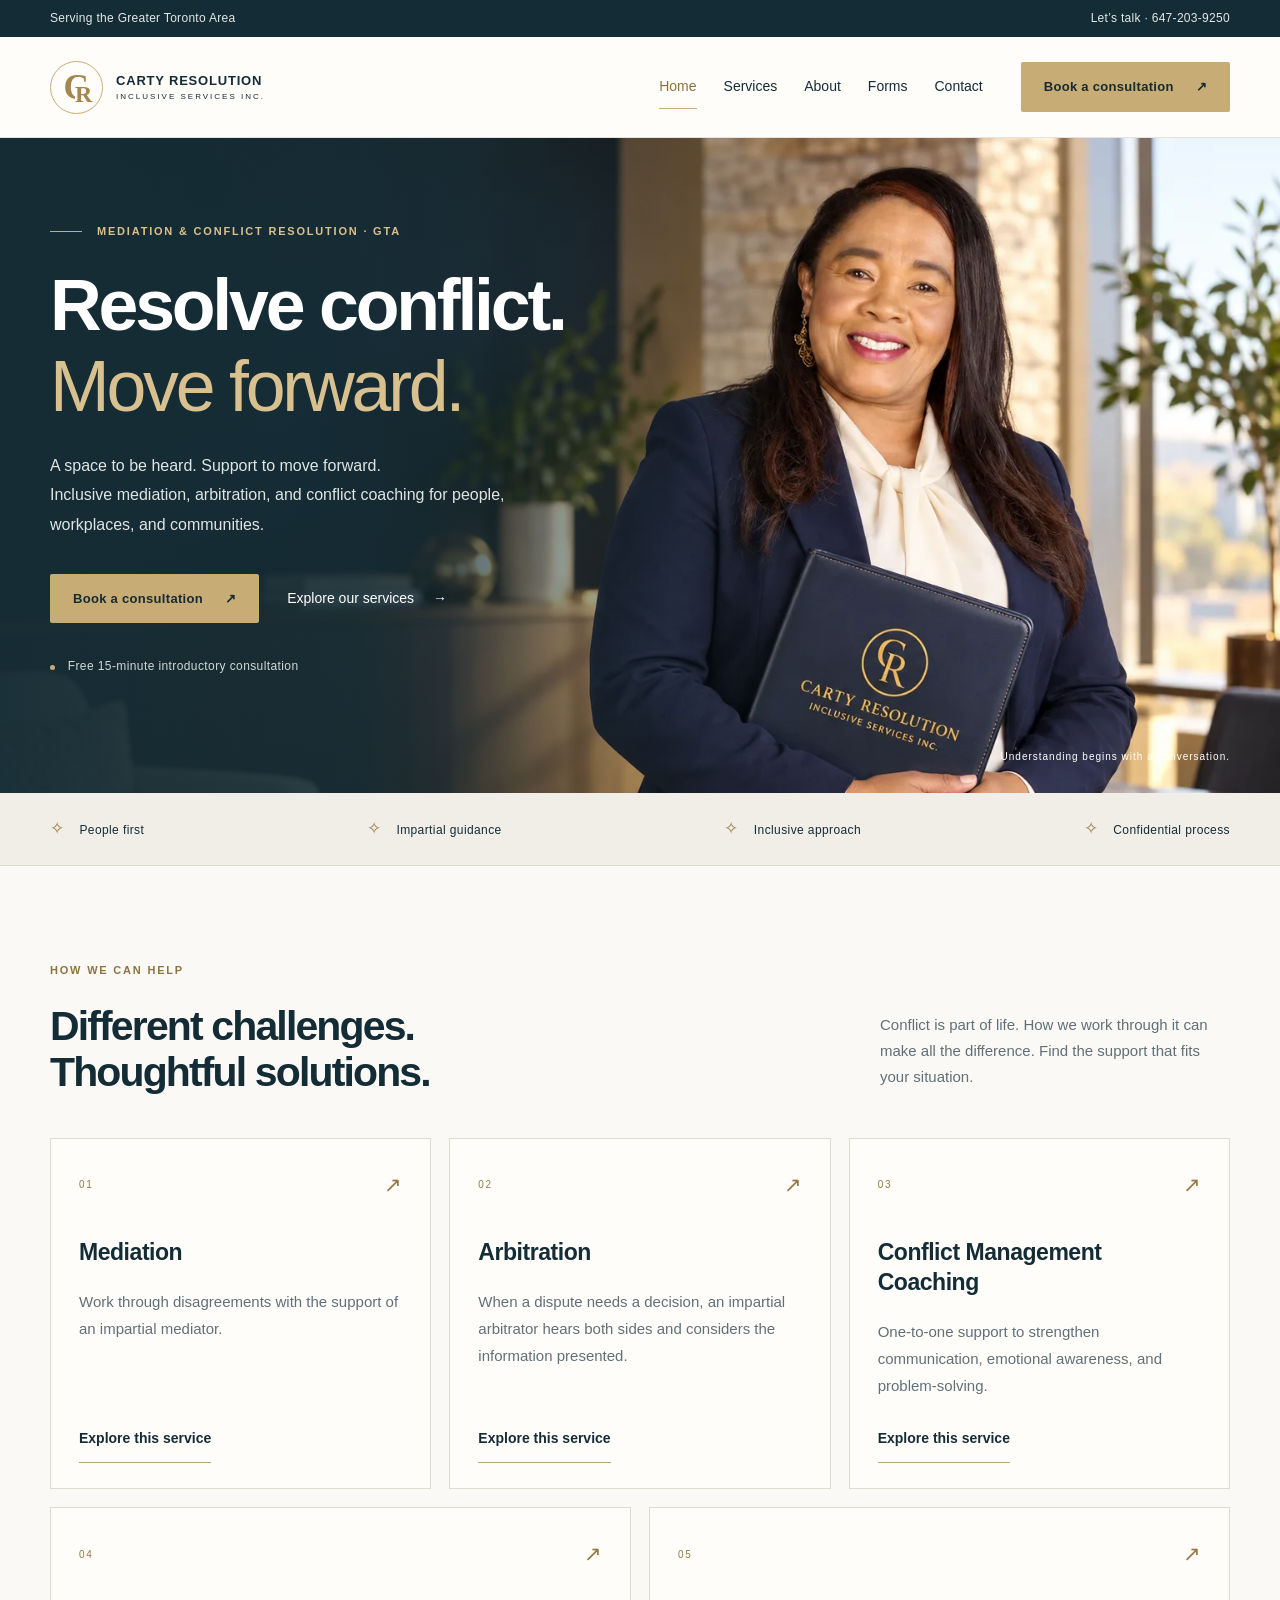
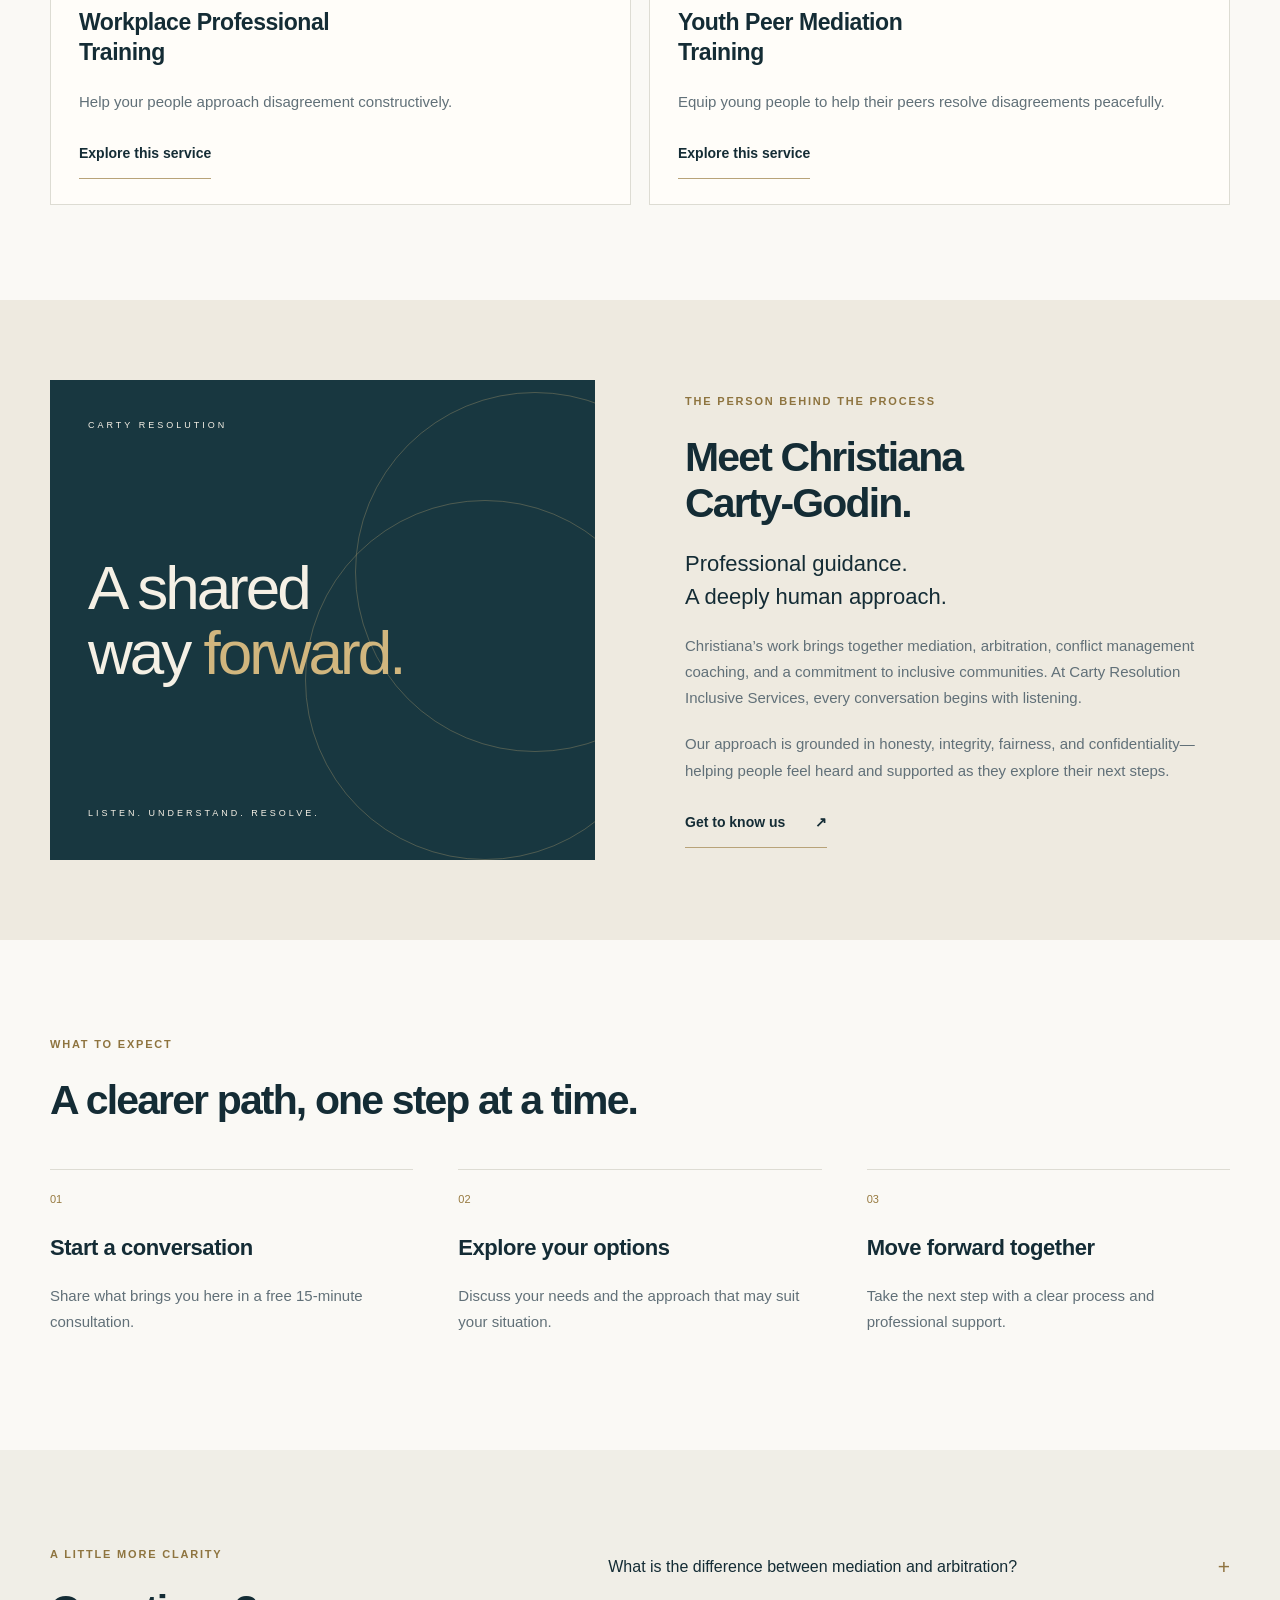
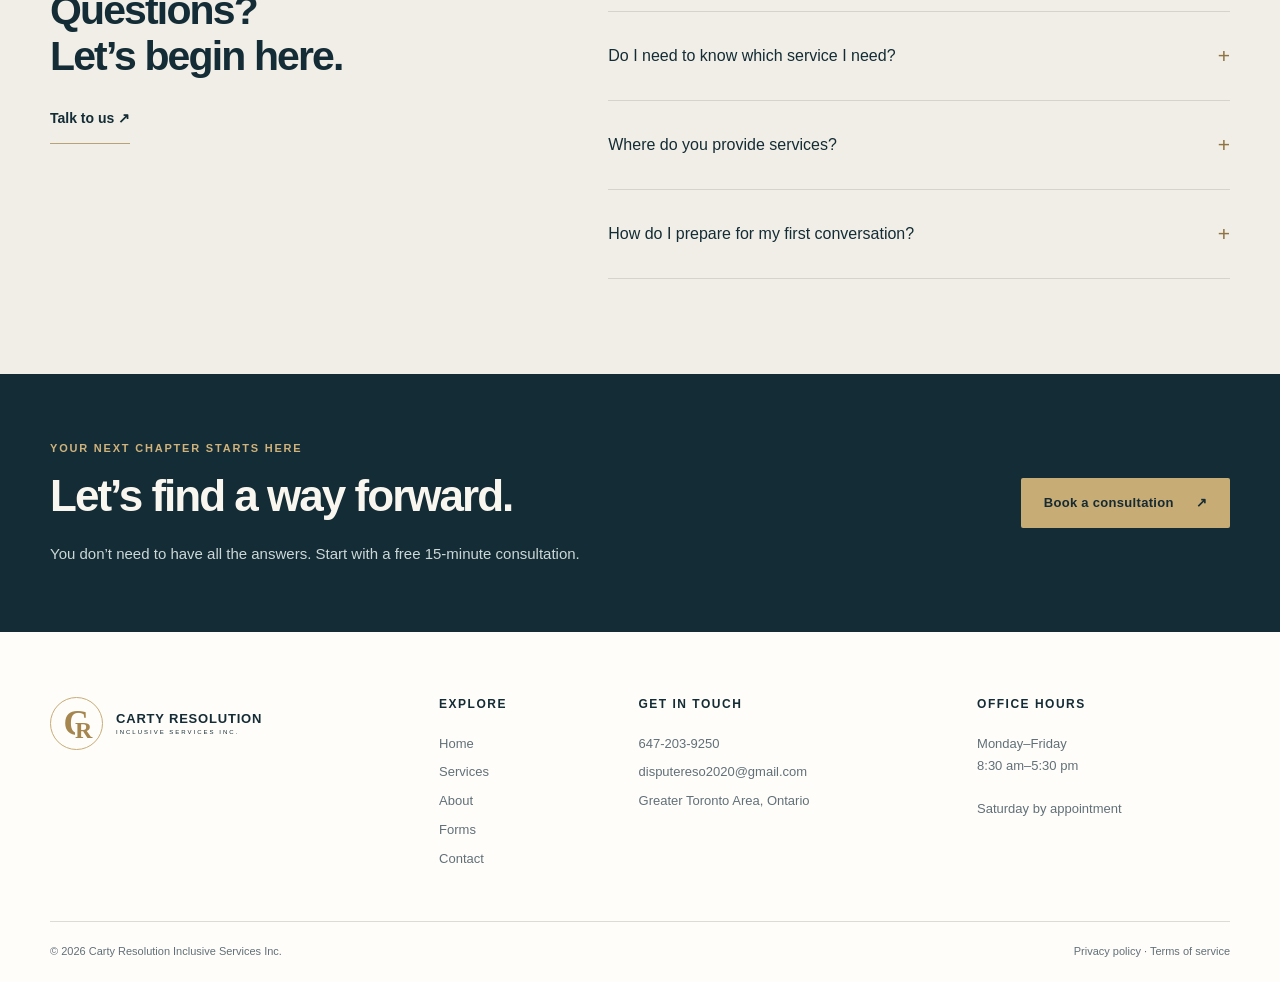
==== index.html @ 99fa65ea "Publish Carty Resolution website with responsive layouts and SEO metadata" ====
<!doctype html><html lang="en"><head><meta charset="utf-8"><meta name="viewport" content="width=device-width,initial-scale=1"><title>Mediation & Conflict Resolution in the GTA | Carty Resolution</title><meta name="description" content="Mediation, arbitration, conflict coaching, workplace training and youth peer mediation across the Greater Toronto Area. Book a free 15-minute consultation."><meta name="theme-color" content="#142c35"><link rel="icon" href="./assets/favicon.svg" type="image/svg+xml"><link rel="stylesheet" href="./style.css"><meta property="og:type" content="website"><meta property="og:locale" content="en_CA"><meta property="og:site_name" content="Carty Resolution Inclusive Services"><meta property="og:title" content="Mediation & Conflict Resolution in the GTA | Carty Resolution"><meta property="og:description" content="Mediation, arbitration, conflict coaching, workplace training and youth peer mediation across the Greater Toronto Area. Book a free 15-minute consultation."><meta name="twitter:card" content="summary"><script type="application/ld+json">{"@context":"https://schema.org","@type":"ProfessionalService","name":"Carty Resolution Inclusive Services Inc.","alternateName":"CRIS Med-Arb","telephone":"+1-647-203-9250","email":"disputereso2020@gmail.com","areaServed":{"@type":"Place","name":"Greater Toronto Area, Ontario, Canada"},"hasOfferCatalog":{"@type":"OfferCatalog","name":"Dispute resolution services","itemListElement":[{"@type":"Offer","itemOffered":{"@type":"Service","name":"Mediation"}},{"@type":"Offer","itemOffered":{"@type":"Service","name":"Arbitration"}},{"@type":"Offer","itemOffered":{"@type":"Service","name":"Conflict Management Coaching"}},{"@type":"Offer","itemOffered":{"@type":"Service","name":"Workplace Professional Training"}},{"@type":"Offer","itemOffered":{"@type":"Service","name":"Youth Peer Mediation Training"}}]}}</script><link rel="canonical" href="https://takshvaghasiya.github.io/carty-resolution/"><meta property="og:url" content="https://takshvaghasiya.github.io/carty-resolution/"><meta property="og:image" content="https://takshvaghasiya.github.io/carty-resolution/assets/christiana-banner.webp"></head><body><a class="skip" href="#main">Skip to content</a><div class="topbar"><div class="wrap"><span>Serving the Greater Toronto Area</span><a href="tel:+16472039250">Let’s talk · 647-203-9250</a></div></div><header><div class="wrap nav"><a class="brand" href="./" aria-label="Carty Resolution Inclusive Services home"><span class="monogram">C<span>R</span></span><span>CARTY RESOLUTION<small>INCLUSIVE SERVICES INC.</small></span></a><button class="menu" aria-label="Open navigation" aria-expanded="false" aria-controls="main-navigation">☰</button><nav id="main-navigation" aria-label="Main navigation"><a href="./" aria-current="page">Home</a><a href="./services/" >Services</a><a href="./about/" >About</a><a href="./forms/" >Forms</a><a href="./contact/" >Contact</a></nav><button class="button gold" data-book>Book a consultation <span>↗</span></button></div></header><main id="main"><section class="hero"><div class="hero-photo" role="img" aria-label="AI-edited portrait of Christiana Carty-Godin holding a Carty Resolution portfolio"></div><div class="wrap hero-inner"><p class="eyebrow">MEDIATION & CONFLICT RESOLUTION · GTA</p><h1>Resolve conflict.<br><em>Move forward.</em></h1><p>A space to be heard. Support to move forward.<br>Inclusive mediation, arbitration, and conflict coaching for people, workplaces, and communities.</p><div class="actions"><button class="button gold" data-book>Book a consultation <span>↗</span></button><a class="hero-link" href="./services/">Explore our services <span>→</span></a></div><div class="hero-note"><span class="dot"></span> Free 15-minute introductory consultation</div></div><div class="hero-caption">Understanding begins with a conversation.</div></section><div class="values-strip"><div class="wrap"><span>People first</span><span>Impartial guidance</span><span>Inclusive approach</span><span>Confidential process</span></div></div><section class="section"><div class="wrap"><div class="section-heading"><div><p class="eyebrow">HOW WE CAN HELP</p><h2>Different challenges.<br>Thoughtful solutions.</h2></div><p>Conflict is part of life. How we work through it can make all the difference. Find the support that fits your situation.</p></div><div class="service-grid"><a class="service-card" href="./services/#mediation"><span class="card-top"><span class="number">01</span><span class="arrow">↗</span></span><h3>Mediation</h3><p>Work through disagreements with the support of an impartial mediator.</p><span class="text-link">Explore this service</span></a><a class="service-card" href="./services/#arbitration"><span class="card-top"><span class="number">02</span><span class="arrow">↗</span></span><h3>Arbitration</h3><p>When a dispute needs a decision, an impartial arbitrator hears both sides and considers the information presented.</p><span class="text-link">Explore this service</span></a><a class="service-card" href="./services/#coaching"><span class="card-top"><span class="number">03</span><span class="arrow">↗</span></span><h3>Conflict Management Coaching</h3><p>One-to-one support to strengthen communication, emotional awareness, and problem-solving.</p><span class="text-link">Explore this service</span></a><a class="service-card" href="./services/#workplace"><span class="card-top"><span class="number">04</span><span class="arrow">↗</span></span><h3>Workplace Professional Training</h3><p>Help your people approach disagreement constructively.</p><span class="text-link">Explore this service</span></a><a class="service-card" href="./services/#youth"><span class="card-top"><span class="number">05</span><span class="arrow">↗</span></span><h3>Youth Peer Mediation Training</h3><p>Equip young people to help their peers resolve disagreements peacefully.</p><span class="text-link">Explore this service</span></a></div></div></section><section class="about-band"><div class="wrap about-grid"><div class="editorial-art"><span class="art-label">CARTY RESOLUTION</span><div class="circle c1"></div><div class="circle c2"></div><span class="art-word">A shared<br>way <em>forward.</em></span><span class="art-bottom">LISTEN. UNDERSTAND. RESOLVE.</span></div><div><p class="eyebrow">THE PERSON BEHIND THE PROCESS</p><h2>Meet Christiana<br>Carty-Godin.</h2><p class="lead">Professional guidance.<br>A deeply human approach.</p><p>Christiana’s work brings together mediation, arbitration, conflict management coaching, and a commitment to inclusive communities. At Carty Resolution Inclusive Services, every conversation begins with listening.</p><p>Our approach is grounded in honesty, integrity, fairness, and confidentiality—helping people feel heard and supported as they explore their next steps.</p><a class="text-link" href="./about/">Get to know us <span>↗</span></a></div></div></section><section class="section process"><div class="wrap"><p class="eyebrow">WHAT TO EXPECT</p><h2>A clearer path, one step at a time.</h2><div class="steps"><article><span>01</span><h3>Start a conversation</h3><p>Share what brings you here in a free 15-minute consultation.</p></article><article><span>02</span><h3>Explore your options</h3><p>Discuss your needs and the approach that may suit your situation.</p></article><article><span>03</span><h3>Move forward together</h3><p>Take the next step with a clear process and professional support.</p></article></div></div></section><section class="faq section"><div class="wrap faq-grid"><div><p class="eyebrow">A LITTLE MORE CLARITY</p><h2>Questions?<br>Let’s begin here.</h2><a class="text-link" href="./contact/">Talk to us ↗</a></div><div><details><summary>What is the difference between mediation and arbitration?</summary><p>In mediation, an impartial mediator helps people communicate and explore an agreement together. In arbitration, an arbitrator hears both sides and makes a decision according to the agreed process.</p></details><details><summary>Do I need to know which service I need?</summary><p>No. Start with a consultation. We can discuss your situation and explain the available services so you can decide on your next step.</p></details><details><summary>Where do you provide services?</summary><p>We serve individuals, families, workplaces, and communities throughout the Greater Toronto Area. Contact us to discuss appointment arrangements.</p></details><details><summary>How do I prepare for my first conversation?</summary><p>Think about your main concerns and what you hope to achieve. You can also visit our Forms page. We will let you know which documents are relevant to your process.</p></details></div></div></section></main><section class="closing"><div class="wrap"><div><p class="eyebrow">YOUR NEXT CHAPTER STARTS HERE</p><h2>Let’s find a way forward.</h2><p>You don’t need to have all the answers. Start with a free 15-minute consultation.</p></div><button class="button gold" data-book>Book a consultation <span>↗</span></button></div></section><footer><div class="wrap footer-grid"><a class="brand" href="./"><span class="monogram">C<span>R</span></span><span>CARTY RESOLUTION<small>INCLUSIVE SERVICES INC.</small></span></a><div><h3>Explore</h3><a href="./">Home</a><a href="./services/">Services</a><a href="./about/">About</a><a href="./forms/">Forms</a><a href="./contact/">Contact</a></div><div><h3>Get in touch</h3><a href="tel:+16472039250">647-203-9250</a><a href="mailto:disputereso2020@gmail.com">disputereso2020@gmail.com</a><p>Greater Toronto Area, Ontario</p></div><div><h3>Office hours</h3><p>Monday–Friday<br>8:30 am–5:30 pm</p><p>Saturday by appointment</p></div></div><div class="wrap copyright"><span>© 2026 Carty Resolution Inclusive Services Inc.</span><span><a href="https://www.crisdisputeresolution.com/privacy-policy">Privacy policy</a> · <a href="https://www.crisdisputeresolution.com/terms-of-service">Terms of service</a></span></div></footer><dialog id="booking"><button class="close" aria-label="Close consultation panel">×</button><p class="eyebrow">LET’S START WITH A CONVERSATION</p><h2>Your first step,<br>made simple.</h2><p>Contact Christiana to arrange your free 15-minute consultation and discuss a suitable appointment time.</p><a class="button gold" href="tel:+16472039250">Call 647-203-9250 ↗</a><a class="button outline" href="mailto:disputereso2020@gmail.com?subject=15-minute%20consultation%20request">Request a time by email ↗</a><p class="fine">Monday–Friday, 8:30 am–5:30 pm.<br>Saturdays by appointment.</p></dialog><script src="./app.js"></script></body></html>
---- style.css ----
:root{--ink:#142c35;--gold:#c7ac76;--paper:#faf9f5;--muted:#617078;--line:#dddcd3}*{box-sizing:border-box}html{scroll-behavior:smooth;scroll-padding-top:115px}body{margin:0;background:var(--paper);color:var(--ink);font-family:'DM Sans',Arial,sans-serif;font-size:16px;line-height:1.7}a{color:inherit;text-decoration:none}button,input,select,textarea{font:inherit}button,a,input,textarea,select,summary{-webkit-tap-highlight-color:transparent}button{cursor:pointer}a:focus-visible,button:focus-visible,summary:focus-visible{outline:3px solid #b18b46;outline-offset:5px}h1,h2,h3,p{margin:0 0 20px}h1,h2{font-family:'Libre Caslon Display',Georgia,serif;font-weight:400;line-height:1.06;letter-spacing:-1.4px}h1{font-size:clamp(58px,6.6vw,96px)}h2{font-size:clamp(40px,4.2vw,58px)}h3{font-weight:500;font-size:22px;line-height:1.3}em{font-weight:400;color:#9c7d43}.wrap{width:min(1200px,calc(100% - 100px));margin:auto}.topbar{background:var(--ink);color:#e4e8e6;font-size:11px;letter-spacing:1.3px}.topbar .wrap{display:flex;justify-content:space-between;padding:8px 0}header{background:#fffdf9;position:sticky;top:0;z-index:20;border-bottom:1px solid #e5e3dc}.nav{display:flex;align-items:center;gap:38px;min-height:100px}.brand{display:flex;gap:13px;align-items:center;font-size:16px;font-family:Georgia,serif;letter-spacing:1.4px;line-height:1.4;white-space:nowrap}.brand small{display:block;font-family:'DM Sans',sans-serif;font-size:8px;letter-spacing:2.8px}.monogram{display:grid;place-items:center;border:1px solid var(--gold);border-radius:50%;width:53px;height:53px;font-size:35px;color:#a4864e;position:relative}.monogram span{position:absolute;font-size:24px;left:24px;top:20px;background:#fffdf9;line-height:1}.nav nav{margin-left:auto;display:flex;gap:27px;font-size:13px}.nav nav a{padding:9px 0;border-bottom:1px solid transparent}.nav nav a:hover,.nav nav a[aria-current]{border-color:var(--gold);color:#8d713c}.button{border:0;display:inline-flex;align-items:center;justify-content:center;gap:22px;padding:15px 23px;font-size:12px;font-weight:600;letter-spacing:.3px;line-height:1.5;border-radius:2px;transition:background .2s,transform .2s}.button:hover{transform:translateY(-2px);background:#d6be8f}.gold{background:var(--gold);color:#172b32}.outline{border:1px solid var(--line);background:transparent}.menu{display:none}.hero{position:relative;min-height:655px;background:var(--ink);color:#fff;overflow:hidden}.hero-photo{position:absolute;inset:0 0 0 30%;background:url('assets/mediation.png') 57% center/cover no-repeat}.hero:after{content:'';position:absolute;inset:0;background:linear-gradient(90deg,#142c35 0%,rgba(20,44,53,.97) 28%,rgba(20,44,53,.73) 48%,rgba(20,44,53,.12) 100%)}.hero-inner{position:relative;z-index:1;padding-top:84px;padding-bottom:75px}.eyebrow{font-size:10px;font-weight:650;letter-spacing:2.5px;color:#8e743f;text-transform:uppercase;margin-bottom:24px}.hero .eyebrow{color:#dcc18c;display:flex;align-items:center;gap:15px}.hero .eyebrow:before{content:'';width:32px;height:1px;background:var(--gold)}.hero h1{margin-bottom:25px}.hero h1 em{color:#d9c18f}.hero p:not(.eyebrow){max-width:490px;font-size:16px;line-height:1.85;color:#e0e5e4}.actions{display:flex;gap:28px;align-items:center;margin-top:34px}.hero-link{font-size:12px;display:flex;gap:19px;align-items:center}.hero-note{margin-top:33px;font-size:11px;color:#d0d9d7;letter-spacing:.4px}.dot{display:inline-block;width:5px;height:5px;border-radius:50%;background:var(--gold);margin-right:9px}.hero-caption{position:absolute;z-index:2;right:50px;bottom:28px;font-size:10px;letter-spacing:1px;color:#fff}.values-strip{border-bottom:1px solid var(--line);background:#f0eee7}.values-strip .wrap{display:flex;justify-content:space-between;padding:21px 0;font-size:11px;letter-spacing:1.3px}.values-strip span:before{content:'✧';margin-right:15px;color:#9a7c44;font-size:17px}.section{padding:95px 0}.section-heading{display:flex;justify-content:space-between;align-items:end;gap:70px;margin-bottom:42px}.section-heading h2{margin-bottom:0}.section-heading>p{max-width:350px;font-size:14px;color:var(--muted);margin-bottom:5px}.service-grid{display:grid;grid-template-columns:repeat(6,1fr);gap:18px}.service-card{grid-column:span 2;border:1px solid var(--line);padding:28px 28px 25px;background:#fffdf9;display:flex;flex-direction:column;transition:background .2s,border .2s}.service-card:nth-child(4),.service-card:nth-child(5){grid-column:span 3}.service-card:hover{background:#f2eee4;border-color:#b89f71}.card-top{display:flex;justify-content:space-between;align-items:center;margin-bottom:35px}.number{font-size:10px;letter-spacing:1.7px;color:#967a44}.arrow{font-size:21px;color:#967a44}.service-card h3{max-width:300px}.service-card p{font-size:13px;color:var(--muted);line-height:1.8}.text-link{font-size:12px;font-weight:600;border-bottom:1px solid #b8a379;padding-bottom:6px;align-self:start;display:inline-flex;gap:30px}.service-card .text-link{margin-top:auto}.about-band{background:#eeeae0;padding:80px 0}.about-grid{display:grid;grid-template-columns:1fr 1fr;gap:90px;align-items:center}.about-grid p:not(.eyebrow){color:var(--muted);font-size:14px}.about-grid .lead{font-size:22px!important;color:var(--ink)!important;line-height:1.5}.editorial-art{min-height:480px;position:relative;background:#183740;color:#f5f0e5;overflow:hidden;padding:38px;display:flex;flex-direction:column;justify-content:space-between}.art-label,.art-bottom{font-size:9px;letter-spacing:3px;z-index:1}.art-word{font-family:'Libre Caslon Display',Georgia,serif;font-size:76px;line-height:1.05;z-index:1}.art-word em{color:#d1b67e}.circle{position:absolute;border:1px solid #c7ac7650;width:360px;height:360px;border-radius:50%;right:-120px;top:12px}.c2{right:-70px;top:120px}.steps{display:grid;grid-template-columns:repeat(3,1fr);gap:45px;margin-top:45px}.steps article{border-top:1px solid var(--line);padding-top:20px}.steps span{font-size:11px;color:#977a40;display:block;margin-bottom:25px}.steps p{font-size:14px;color:var(--muted)}.faq{background:#f0eee7}.faq-grid{display:grid;grid-template-columns:1fr 1.3fr;gap:80px}details{border-bottom:1px solid #d5d4cb;padding:22px 0}details:first-child{padding-top:0}summary{list-style:none;cursor:pointer;font-size:15px;display:flex;justify-content:space-between;gap:20px}summary:after{content:'+';color:#8f7441;font-size:21px}details[open] summary:after{content:'−'}details p{font-size:14px;color:var(--muted);padding-top:18px;margin-bottom:0}.closing{padding:65px 0;background:var(--ink);color:#f9f6ef}.closing .wrap{display:flex;justify-content:space-between;align-items:center;gap:40px}.closing .eyebrow{color:#d0b37c;margin-bottom:13px}.closing h2{font-size:52px}.closing p:not(.eyebrow){font-size:13px;color:#ccd7d7;margin-bottom:0}footer{background:#fffdf9;padding-top:65px}.footer-grid{display:grid;grid-template-columns:1.4fr .65fr 1.2fr 1fr;gap:35px}.footer-grid .brand{align-self:start;font-size:13px}.footer-grid .brand small{font-size:6px}.footer-grid .monogram{flex-shrink:0}footer h3{font-family:inherit;font-size:11px;text-transform:uppercase;letter-spacing:1.5px;margin-bottom:20px}footer p,footer div>a:not(.brand){font-size:11px;color:var(--muted)}.footer-grid div>a{display:block;margin-bottom:6px}.copyright{margin-top:45px;border-top:1px solid var(--line);padding:20px 0;display:flex;justify-content:space-between;font-size:9px;color:var(--muted)}.page-intro{padding:76px 0 65px;background:#eeeae0}.page-intro h1{font-size:76px}.lead{font-size:18px;line-height:1.7;max-width:640px;color:var(--muted)}.page-intro .lead{margin-bottom:0}.service-jump{display:flex;flex-wrap:wrap;gap:12px;padding-top:35px}.service-jump a{border:1px solid var(--line);font-size:11px;padding:9px 14px}.service-details article{display:grid;grid-template-columns:1fr 3fr;gap:50px;padding:75px 0;border-bottom:1px solid var(--line);scroll-margin-top:100px}.service-details article:last-child{border:0}.service-index{font-family:Georgia;font-size:80px;color:#c7ac76}.service-details p{max-width:720px}.service-details .button{margin-top:12px}.pale{background:#f0eee7}.muted{color:var(--muted);font-size:15px}.notice{display:flex;gap:25px;align-items:start;padding:25px 30px;background:#eeeae0;margin-bottom:35px}.notice>span{font-size:25px}.notice p{margin:0;font-size:13px}.forms-grid{display:grid;grid-template-columns:repeat(3,1fr);gap:20px}.form-card{padding:30px;border:1px solid var(--line);display:flex;flex-direction:column;align-items:start;background:#fffdf9}.form-card h2{font-size:30px;line-height:1.15;margin-top:25px;letter-spacing:-.5px}.form-card p{font-size:13px;color:var(--muted)}.form-card a{margin-top:auto}.form-help{padding-top:55px;max-width:650px}.form-help h2{font-size:35px}.form-help p{font-size:14px}.form-help a{text-decoration:underline}.contact-grid{display:grid;grid-template-columns:1fr 1fr;gap:100px}.contact-grid>div>p{color:var(--muted);max-width:400px}.contact-item{padding:23px 0;border-bottom:1px solid var(--line)}.contact-item>span{display:block;font-size:9px;letter-spacing:2px;color:#8f7441;margin-bottom:8px}.contact-item a{font-size:17px;overflow-wrap:anywhere}.contact-item p{font-size:14px;margin:0}.contact-grid .text-link{margin-top:25px}form{padding:35px;background:#eeeae0}form h2{font-size:34px}label{display:block;font-size:12px;margin:18px 0}input,textarea,select{width:100%;display:block;padding:12px;border:1px solid #cfcfc6;background:#fffdf9;color:var(--ink);margin-top:6px;border-radius:0}textarea{resize:vertical}.fine{font-size:11px;color:var(--muted);line-height:1.7}dialog{border:0;background:var(--paper);color:var(--ink);width:min(510px,calc(100% - 30px));padding:48px;box-shadow:0 20px 100px #0004}dialog::backdrop{background:#091b23bd;backdrop-filter:blur(5px)}dialog h2{font-size:50px}dialog>p:not(.eyebrow){font-size:14px}dialog .button{display:flex;margin:14px 0}dialog .fine{margin-top:25px}.close{position:absolute;right:15px;top:10px;background:none;border:0;font-size:28px;color:var(--ink)}.skip{position:fixed;left:20px;top:-100px;background:white;padding:12px;z-index:100}.skip:focus{top:10px}@media(min-width:1500px){.hero{min-height:740px}.hero-inner{padding-top:115px}}@media(max-width:1100px){.wrap{width:calc(100% - 60px)}.nav{gap:20px}.nav nav{gap:18px}.nav>.button{padding:13px}.brand{font-size:13px}.brand small{font-size:7px}.about-grid{gap:50px}.footer-grid{grid-template-columns:1fr 1fr}.contact-grid{gap:50px}}@media(max-width:800px){.wrap{width:calc(100% - 40px)}.topbar{font-size:9px;letter-spacing:.3px}.nav{min-height:82px;gap:15px;flex-wrap:wrap;position:relative}.brand{font-size:12px}.brand small{letter-spacing:1.8px;font-size:6px}.monogram{width:43px;height:43px;font-size:30px}.monogram span{left:20px;top:17px;font-size:21px}.nav>.button{margin-left:auto;font-size:10px;padding:12px}.nav>.button span{display:none}.menu{display:block;order:3;background:none;border:0;font-size:23px;color:var(--ink)}.nav nav{display:none;flex-basis:100%;order:4;flex-direction:column;gap:0;padding-bottom:20px}.nav nav.open{display:flex}.nav nav a{padding:12px}.hero{min-height:640px}.hero-photo{inset:0;background-position:62% center}.hero:after{background:linear-gradient(90deg,#142c35ed,#142c35ac)}.hero-inner{padding-top:70px;padding-bottom:70px}.hero h1{font-size:76px}.hero p:not(.eyebrow){font-size:15px;max-width:440px}.hero-caption{display:none}.values-strip .wrap{display:grid;grid-template-columns:1fr 1fr;gap:13px;font-size:10px;padding:22px 0}.section{padding:65px 0}.section-heading{display:block}.section-heading>p{margin-top:25px;max-width:500px}.service-grid{grid-template-columns:1fr 1fr;gap:12px}.service-card,.service-card:nth-child(4),.service-card:nth-child(5){grid-column:span 1;padding:22px}.service-card:last-child{grid-column:span 2}.service-card h3{font-size:20px}.service-card p{font-size:12px}.about-grid{grid-template-columns:1fr;gap:35px}.editorial-art{min-height:370px}.steps{gap:25px}.faq-grid{grid-template-columns:1fr;gap:35px}.closing .wrap{display:block}.closing .button{margin-top:25px}.closing h2{font-size:45px}.forms-grid{grid-template-columns:1fr 1fr}.contact-grid{grid-template-columns:1fr;gap:45px}.service-details article{grid-template-columns:65px 1fr;gap:20px;padding:50px 0}.service-index{font-size:50px}.page-intro h1{font-size:62px}.page-intro{padding:55px 0}.copyright{display:block}.copyright>span{display:block;margin:5px 0}}@media(max-width:480px){.topbar .wrap>span{max-width:140px}.topbar .wrap{align-items:center}.nav>.button{padding:10px;font-size:9px;max-width:105px}.nav{gap:10px}.brand{font-size:10px;gap:8px}.brand small{font-size:5px}.hero h1{font-size:65px}.hero-inner{padding-top:60px}.hero{min-height:620px}.actions{gap:20px;flex-wrap:wrap}.actions .button{padding:15px 18px}.hero-link{font-size:11px}.service-grid,.forms-grid{grid-template-columns:1fr}.service-card,.service-card:nth-child(4),.service-card:nth-child(5),.service-card:last-child{grid-column:span 1}.card-top{margin-bottom:20px}.service-card h3{max-width:none}.steps{grid-template-columns:1fr;gap:20px}.steps span{margin-bottom:15px}.footer-grid{grid-template-columns:1fr 1fr;gap:35px 20px}.footer-grid>.brand{grid-column:span 2}.footer-grid div:nth-child(3){grid-column:span 2;order:4}.footer-grid .brand{font-size:15px}.service-details article{grid-template-columns:1fr;gap:0}.service-index{font-size:35px;margin-bottom:20px}.service-details h2{font-size:38px}.page-intro h1{font-size:55px}.notice{padding:20px;gap:15px}.contact-grid form{padding:24px}.contact-item a{font-size:15px}dialog{padding:40px 25px}.art-word{font-size:68px}}@media(prefers-reduced-motion:reduce){html{scroll-behavior:auto}*{transition:none!important}}
/* Personal photography: one home portrait and one About meeting scene. */
.hero-photo{inset:0;background-image:url('assets/christiana-banner.webp');background-position:center center}.hero:after{background:linear-gradient(90deg,rgba(20,44,53,.96) 0%,rgba(20,44,53,.88) 28%,rgba(20,44,53,.36) 49%,rgba(20,44,53,0) 65%)}.meeting-photo{margin:0}.meeting-photo img{display:block;width:100%;height:auto;aspect-ratio:1.1;object-fit:cover;object-position:50% center}.meeting-photo figcaption{font-size:10px;line-height:1.5;color:var(--muted);margin-top:10px}@media(max-width:800px){.hero-photo{background-position:68% center}.hero:after{background:linear-gradient(90deg,rgba(20,44,53,.96),rgba(20,44,53,.78) 45%,rgba(20,44,53,.1))}}@media(max-width:600px){.hero{display:flex;flex-direction:column;min-height:0}.hero-photo{position:relative;inset:auto;order:0;width:100%;height:380px;background-position:75% 28%;background-size:cover}.hero:after{display:none}.hero-inner{order:1;padding-top:36px;padding-bottom:40px}.hero h1{font-size:60px}.hero-caption{display:none}.hero-inner .eyebrow{margin-bottom:18px}.actions{margin-top:25px}.hero-note{margin-top:24px}.meeting-photo img{aspect-ratio:1.25;object-position:center}}

@media(min-width:801px){.hero-photo{background-position:center top}}

/* Typography and responsive refinement */
:root{--font:Arial,'Helvetica Neue',Helvetica,sans-serif}body{font-family:var(--font);font-size:16px;line-height:1.75}h1,h2,h3,.brand,.art-word,.service-index{font-family:var(--font)}h1,h2{font-weight:600;letter-spacing:-.045em;line-height:1.12}h1{font-size:clamp(42px,5.3vw,72px)}h2{font-size:clamp(30px,3.2vw,44px)}h3{font-weight:600;letter-spacing:-.02em}h1 em,h2 em,.art-word em{font-style:normal}.hero h1{font-size:clamp(46px,5.6vw,76px);max-width:620px}.page-intro h1{font-size:clamp(42px,5.5vw,68px)}.brand{font-weight:650;font-size:13px;letter-spacing:.8px}.brand small{font-weight:400;letter-spacing:2px}.monogram,.monogram span{font-family:Georgia,serif}.eyebrow{font-size:11px;letter-spacing:1.8px}.button{font-size:13px;min-height:48px}.text-link{font-size:14px;min-height:44px;align-items:center}.service-card p,.steps p,.about-grid p:not(.eyebrow),.section-heading>p,details p,.form-card p{font-size:15px}.service-card h3{font-size:23px}.nav nav{font-size:14px}.footer-grid p,.footer-grid div>a:not(.brand){font-size:13px}footer h3{font-size:12px}.copyright{font-size:11px}.fine{font-size:13px}.art-word{font-size:62px;font-weight:500;letter-spacing:-3px}.closing h2{font-size:44px}.closing p:not(.eyebrow){font-size:15px}.page-intro .lead{max-width:700px}.contact-grid>*,.about-grid>*,.faq-grid>*,.service-grid>*,.footer-grid>*{min-width:0}.footer-grid a,.contact-item a{overflow-wrap:anywhere}input,textarea,select{font-size:16px;min-height:48px}.hero-link{font-size:14px;min-height:44px}.hero-note{font-size:12px}.topbar{font-size:12px;letter-spacing:.3px}.values-strip .wrap{font-size:12px;letter-spacing:.4px}.service-jump a{font-size:13px;min-height:44px;display:flex;align-items:center}.notice p{font-size:15px}.form-help p{font-size:15px}.meeting-photo img{aspect-ratio:1.2}.meeting-photo figcaption{font-size:11px}.skip{font-size:14px}summary{font-size:16px;min-height:44px;align-items:center}dialog h2{font-size:40px}dialog>p:not(.eyebrow){font-size:15px}.close{min-width:44px;min-height:44px}@media(max-width:1100px) and (min-width:801px){.nav{gap:16px}.nav nav{gap:16px;font-size:13px}.nav>.button{font-size:12px;padding:12px}.brand{font-size:11px}.brand small{font-size:6px}.hero h1{font-size:62px}}@media(max-width:800px){.nav{min-height:80px}.nav>.button{font-size:12px;max-width:none;padding:12px 15px}.menu{min-width:44px;min-height:44px;line-height:1}.brand{font-size:12px}.brand small{font-size:6px}.hero h1{font-size:58px}.hero p:not(.eyebrow){font-size:16px}.section{padding:60px 0}.service-card p{font-size:15px}.steps{grid-template-columns:1fr;gap:20px}.steps article{padding-top:20px}.steps span{margin-bottom:12px}.footer-grid{gap:32px}.page-intro{padding:48px 0}.page-intro h1{font-size:50px}.contact-grid{gap:36px}.closing h2{font-size:38px}.hero-photo{background-position:75% top}.service-details .lead{font-size:17px}.service-details article{scroll-margin-top:95px}}@media(max-width:600px){.wrap{width:calc(100% - 36px)}.topbar .wrap{gap:12px;font-size:10px}.topbar .wrap>span{max-width:150px}.nav>.button{display:none}.menu{margin-left:auto;order:2}.nav nav{order:3;padding:0 0 15px;margin:0}.nav nav a{font-size:16px;min-height:48px}.brand{font-size:13px}.brand small{font-size:6px}.hero-photo{height:clamp(280px,80vw,430px);background-position:76% top}.hero-inner{padding-top:32px;padding-bottom:38px}.hero h1{font-size:clamp(42px,10.5vw,60px);line-height:1.12}.hero p:not(.eyebrow){font-size:16px;line-height:1.7}.hero .actions{display:grid;grid-template-columns:1fr;gap:12px;align-items:stretch}.hero .actions .button{width:100%}.hero-link{justify-content:center}.hero-note{font-size:11px;line-height:1.6}.values-strip .wrap{gap:12px;font-size:11px}.values-strip span:before{margin-right:8px}.service-grid,.forms-grid{grid-template-columns:1fr}.service-card,.service-card:nth-child(4),.service-card:nth-child(5),.service-card:last-child{grid-column:span 1;padding:24px}.card-top{margin-bottom:20px}.service-card h3{font-size:23px}.section-heading{margin-bottom:28px}.section-heading h2,.about-grid h2,.process h2,.faq h2{font-size:34px}.section-heading>p{margin-top:20px}.editorial-art{min-height:310px;padding:26px}.art-word{font-size:52px}.about-band{padding:55px 0}.about-grid{gap:30px}.closing .button{width:100%}.closing h2{font-size:35px}.footer-grid{grid-template-columns:1fr 1fr;gap:30px 20px}.footer-grid>.brand{grid-column:span 2}.footer-grid div:nth-child(3){grid-column:span 2}.footer-grid .brand{font-size:13px}.copyright{margin-top:30px}.page-intro h1{font-size:clamp(38px,9.5vw,52px)}.page-intro .lead{font-size:16px}.service-details article{grid-template-columns:1fr;gap:0;padding:42px 0}.service-index{font-size:30px;margin-bottom:15px}.service-details h2{font-size:32px}.service-details .button{width:100%}.service-jump{gap:8px;padding-top:24px}.service-jump a{font-size:12px}.contact-grid form{padding:24px}.contact-grid h2{font-size:32px}.contact-item a{font-size:16px}.form-card h2{font-size:27px}.form-help h2{font-size:30px}.notice{padding:20px;gap:12px}.notice>span{flex-shrink:0}.notice p{font-size:14px}dialog{padding:40px 25px;max-height:90dvh;overflow:auto}dialog h2{font-size:36px}.meeting-photo img{aspect-ratio:1.3}}
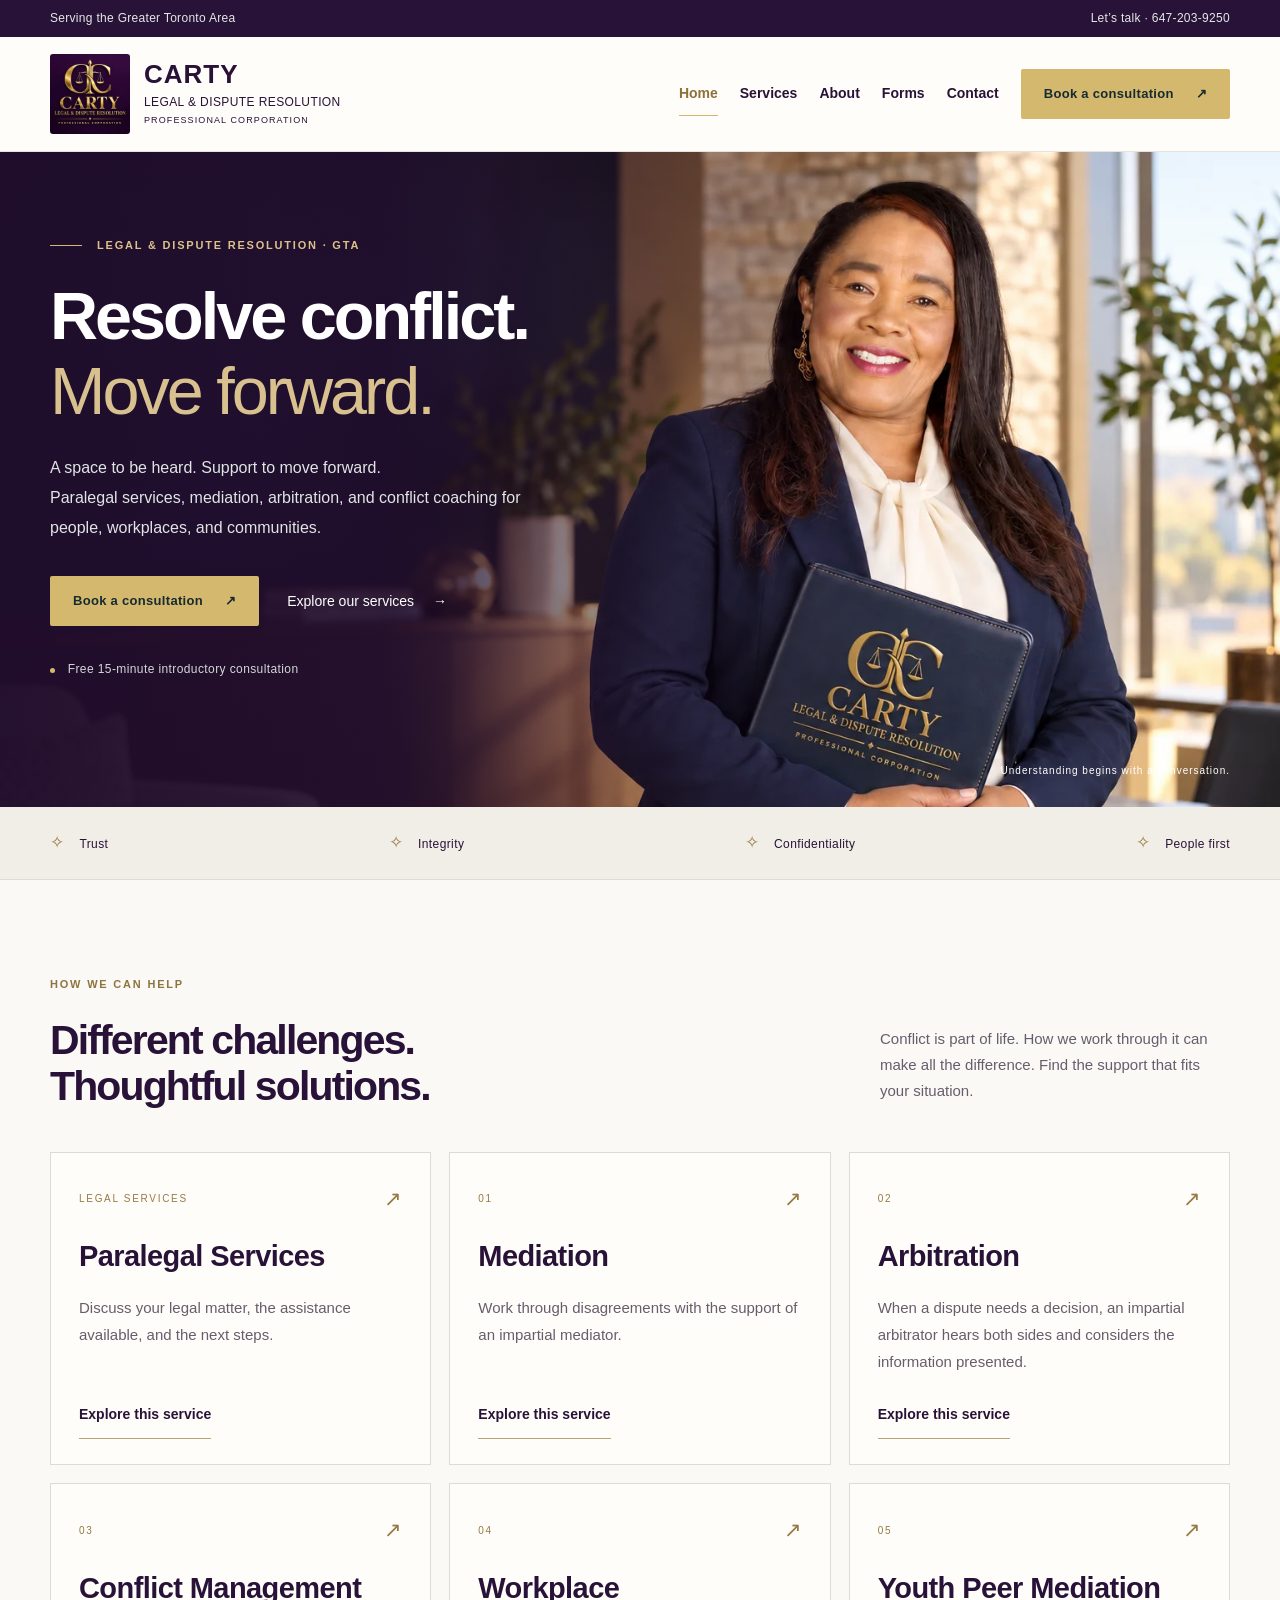
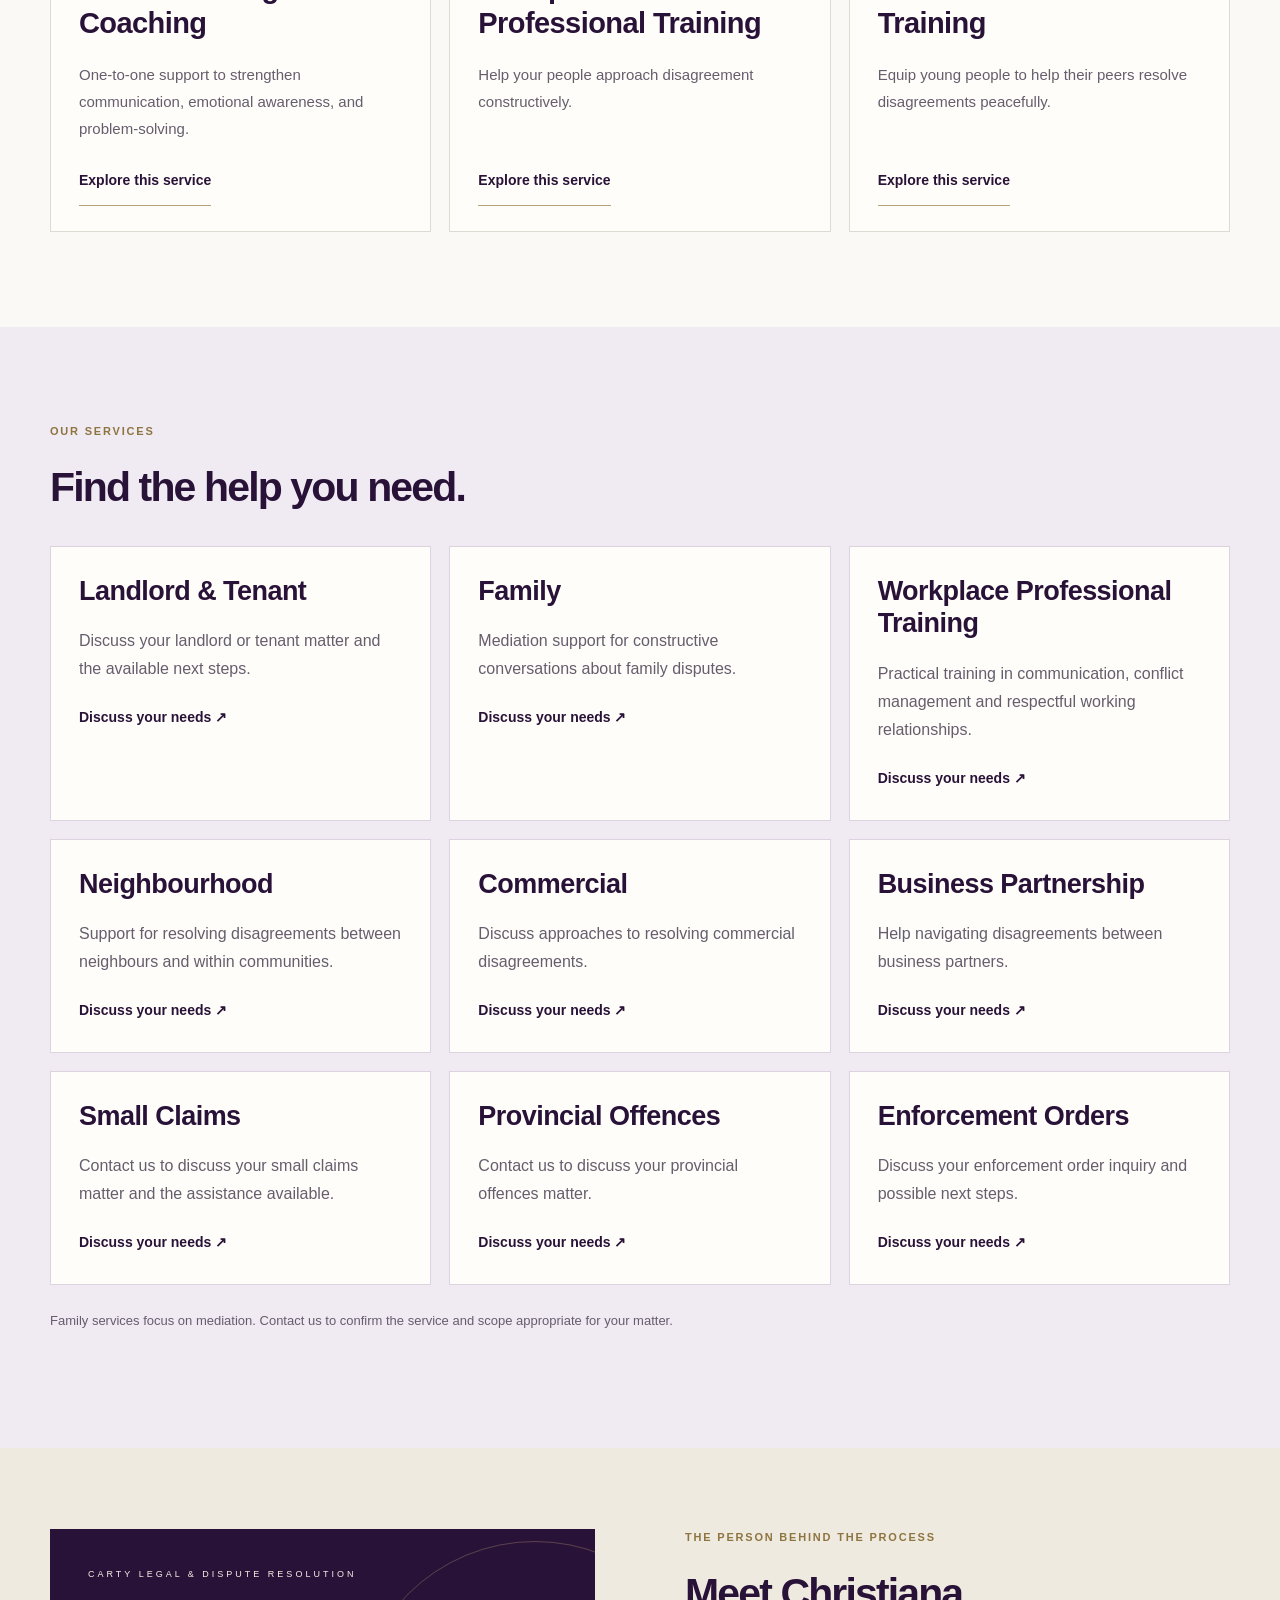
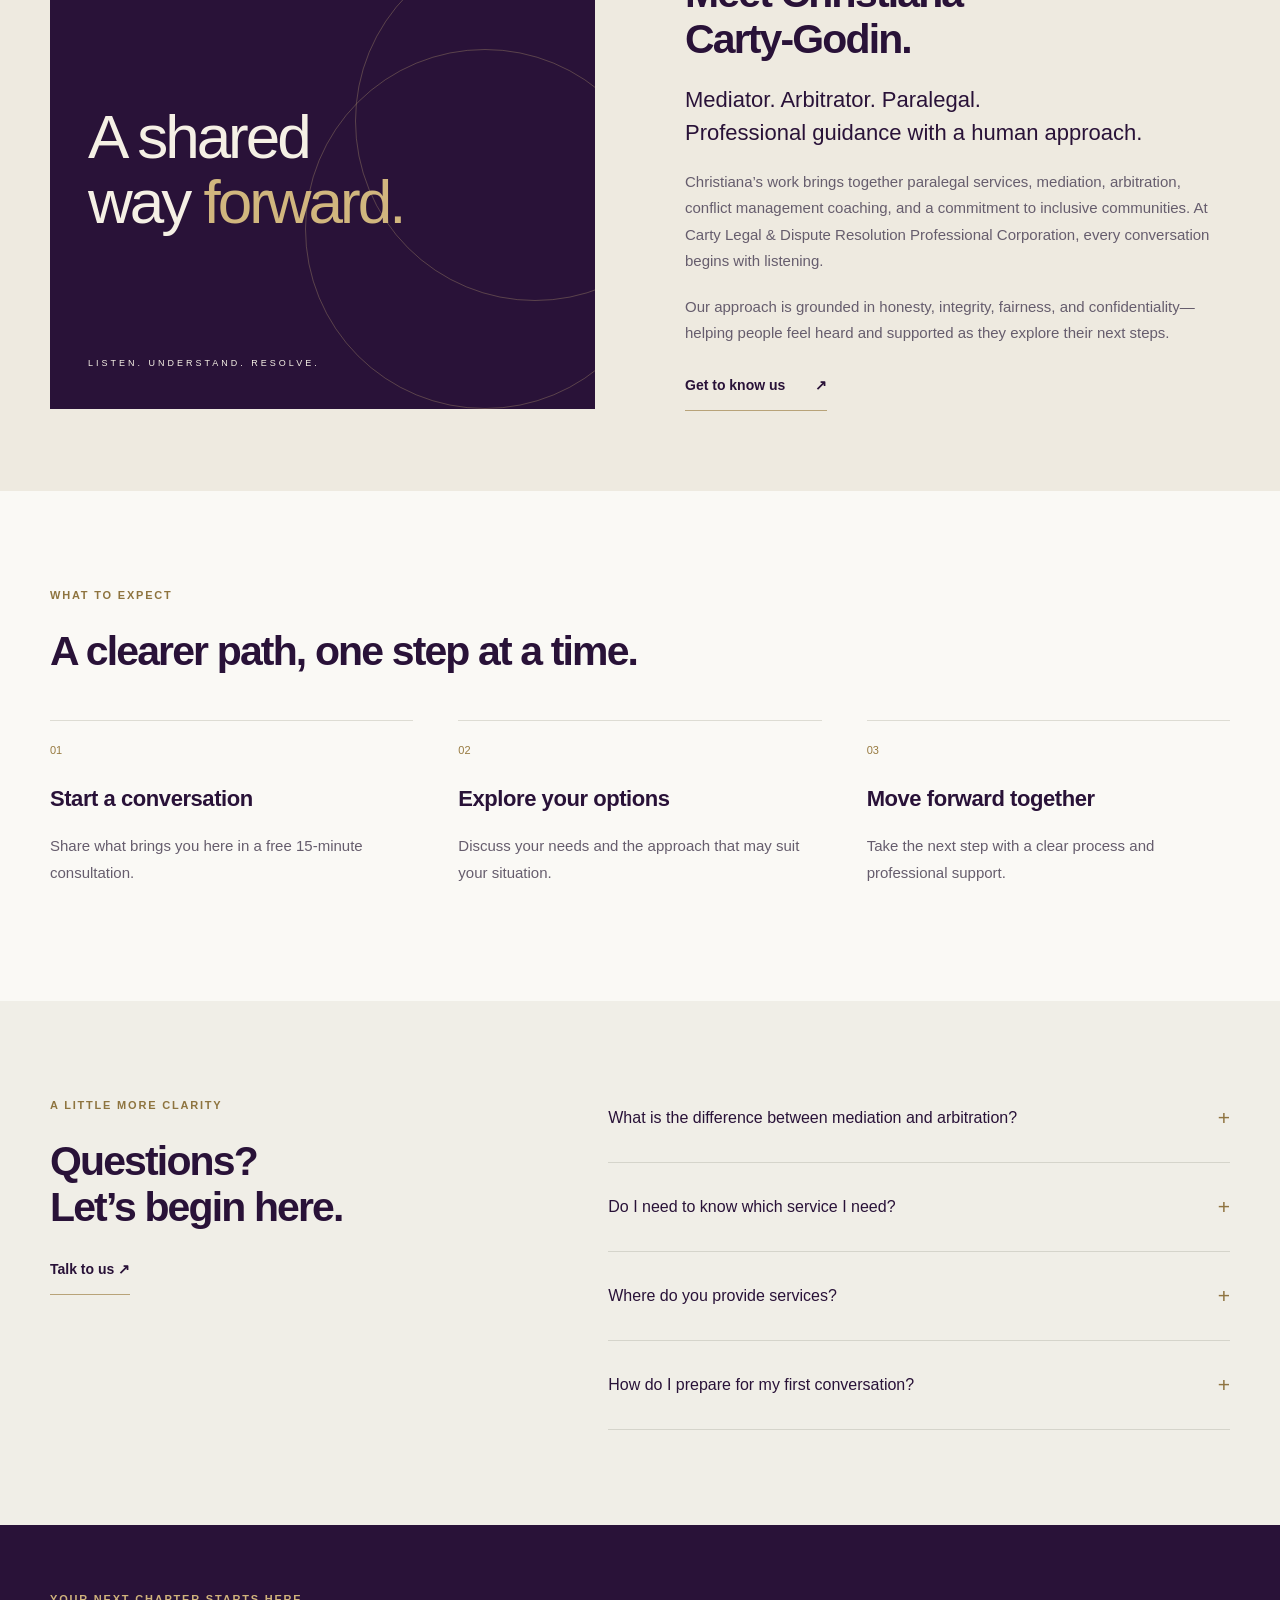
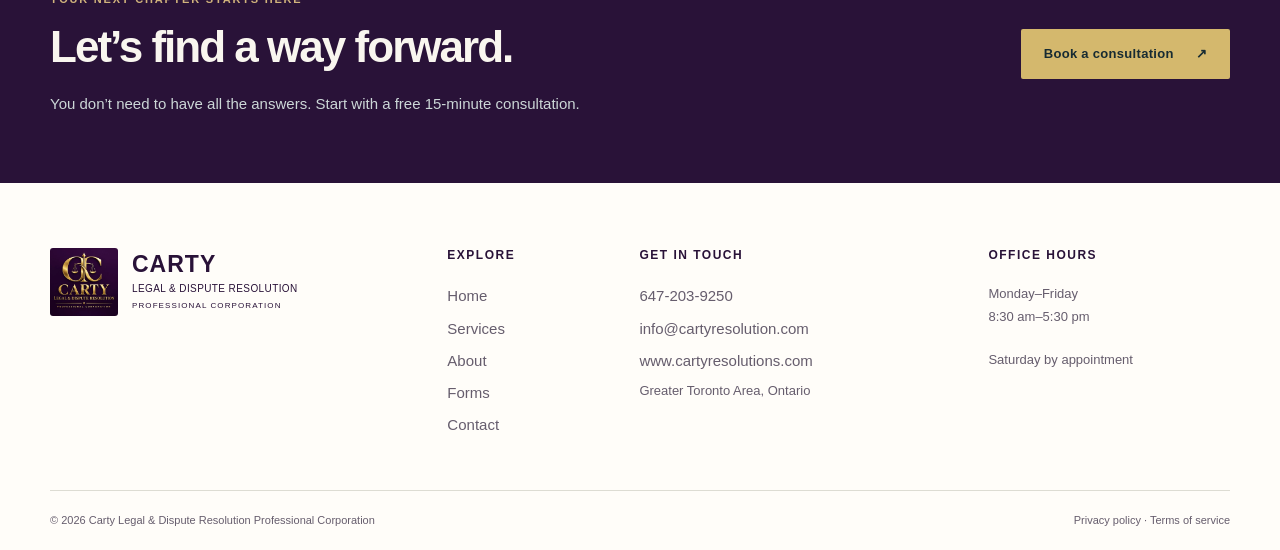
==== commit 574e5ec6: "Update Carty Legal branding, services, larger text and appointment requests" ====
--- a/index.html
+++ b/index.html
@@ -1 +1 @@
-<!doctype html><html lang="en"><head><meta charset="utf-8"><meta name="viewport" content="width=device-width,initial-scale=1"><title>Mediation & Conflict Resolution in the GTA | Carty Resolution</title><meta name="description" content="Mediation, arbitration, conflict coaching, workplace training and youth peer mediation across the Greater Toronto Area. Book a free 15-minute consultation."><meta name="theme-color" content="#142c35"><link rel="icon" href="./assets/favicon.svg" type="image/svg+xml"><link rel="stylesheet" href="./style.css"><meta property="og:type" content="website"><meta property="og:locale" content="en_CA"><meta property="og:site_name" content="Carty Resolution Inclusive Services"><meta property="og:title" content="Mediation & Conflict Resolution in the GTA | Carty Resolution"><meta property="og:description" content="Mediation, arbitration, conflict coaching, workplace training and youth peer mediation across the Greater Toronto Area. Book a free 15-minute consultation."><meta name="twitter:card" content="summary"><script type="application/ld+json">{"@context":"https://schema.org","@type":"ProfessionalService","name":"Carty Resolution Inclusive Services Inc.","alternateName":"CRIS Med-Arb","telephone":"+1-647-203-9250","email":"disputereso2020@gmail.com","areaServed":{"@type":"Place","name":"Greater Toronto Area, Ontario, Canada"},"hasOfferCatalog":{"@type":"OfferCatalog","name":"Dispute resolution services","itemListElement":[{"@type":"Offer","itemOffered":{"@type":"Service","name":"Mediation"}},{"@type":"Offer","itemOffered":{"@type":"Service","name":"Arbitration"}},{"@type":"Offer","itemOffered":{"@type":"Service","name":"Conflict Management Coaching"}},{"@type":"Offer","itemOffered":{"@type":"Service","name":"Workplace Professional Training"}},{"@type":"Offer","itemOffered":{"@type":"Service","name":"Youth Peer Mediation Training"}}]}}</script><link rel="canonical" href="https://takshvaghasiya.github.io/carty-resolution/"><meta property="og:url" content="https://takshvaghasiya.github.io/carty-resolution/"><meta property="og:image" content="https://takshvaghasiya.github.io/carty-resolution/assets/christiana-banner.webp"></head><body><a class="skip" href="#main">Skip to content</a><div class="topbar"><div class="wrap"><span>Serving the Greater Toronto Area</span><a href="tel:+16472039250">Let’s talk · 647-203-9250</a></div></div><header><div class="wrap nav"><a class="brand" href="./" aria-label="Carty Resolution Inclusive Services home"><span class="monogram">C<span>R</span></span><span>CARTY RESOLUTION<small>INCLUSIVE SERVICES INC.</small></span></a><button class="menu" aria-label="Open navigation" aria-expanded="false" aria-controls="main-navigation">☰</button><nav id="main-navigation" aria-label="Main navigation"><a href="./" aria-current="page">Home</a><a href="./services/" >Services</a><a href="./about/" >About</a><a href="./forms/" >Forms</a><a href="./contact/" >Contact</a></nav><button class="button gold" data-book>Book a consultation <span>↗</span></button></div></header><main id="main"><section class="hero"><div class="hero-photo" role="img" aria-label="AI-edited portrait of Christiana Carty-Godin holding a Carty Resolution portfolio"></div><div class="wrap hero-inner"><p class="eyebrow">MEDIATION & CONFLICT RESOLUTION · GTA</p><h1>Resolve conflict.<br><em>Move forward.</em></h1><p>A space to be heard. Support to move forward.<br>Inclusive mediation, arbitration, and conflict coaching for people, workplaces, and communities.</p><div class="actions"><button class="button gold" data-book>Book a consultation <span>↗</span></button><a class="hero-link" href="./services/">Explore our services <span>→</span></a></div><div class="hero-note"><span class="dot"></span> Free 15-minute introductory consultation</div></div><div class="hero-caption">Understanding begins with a conversation.</div></section><div class="values-strip"><div class="wrap"><span>People first</span><span>Impartial guidance</span><span>Inclusive approach</span><span>Confidential process</span></div></div><section class="section"><div class="wrap"><div class="section-heading"><div><p class="eyebrow">HOW WE CAN HELP</p><h2>Different challenges.<br>Thoughtful solutions.</h2></div><p>Conflict is part of life. How we work through it can make all the difference. Find the support that fits your situation.</p></div><div class="service-grid"><a class="service-card" href="./services/#mediation"><span class="card-top"><span class="number">01</span><span class="arrow">↗</span></span><h3>Mediation</h3><p>Work through disagreements with the support of an impartial mediator.</p><span class="text-link">Explore this service</span></a><a class="service-card" href="./services/#arbitration"><span class="card-top"><span class="number">02</span><span class="arrow">↗</span></span><h3>Arbitration</h3><p>When a dispute needs a decision, an impartial arbitrator hears both sides and considers the information presented.</p><span class="text-link">Explore this service</span></a><a class="service-card" href="./services/#coaching"><span class="card-top"><span class="number">03</span><span class="arrow">↗</span></span><h3>Conflict Management Coaching</h3><p>One-to-one support to strengthen communication, emotional awareness, and problem-solving.</p><span class="text-link">Explore this service</span></a><a class="service-card" href="./services/#workplace"><span class="card-top"><span class="number">04</span><span class="arrow">↗</span></span><h3>Workplace Professional Training</h3><p>Help your people approach disagreement constructively.</p><span class="text-link">Explore this service</span></a><a class="service-card" href="./services/#youth"><span class="card-top"><span class="number">05</span><span class="arrow">↗</span></span><h3>Youth Peer Mediation Training</h3><p>Equip young people to help their peers resolve disagreements peacefully.</p><span class="text-link">Explore this service</span></a></div></div></section><section class="about-band"><div class="wrap about-grid"><div class="editorial-art"><span class="art-label">CARTY RESOLUTION</span><div class="circle c1"></div><div class="circle c2"></div><span class="art-word">A shared<br>way <em>forward.</em></span><span class="art-bottom">LISTEN. UNDERSTAND. RESOLVE.</span></div><div><p class="eyebrow">THE PERSON BEHIND THE PROCESS</p><h2>Meet Christiana<br>Carty-Godin.</h2><p class="lead">Professional guidance.<br>A deeply human approach.</p><p>Christiana’s work brings together mediation, arbitration, conflict management coaching, and a commitment to inclusive communities. At Carty Resolution Inclusive Services, every conversation begins with listening.</p><p>Our approach is grounded in honesty, integrity, fairness, and confidentiality—helping people feel heard and supported as they explore their next steps.</p><a class="text-link" href="./about/">Get to know us <span>↗</span></a></div></div></section><section class="section process"><div class="wrap"><p class="eyebrow">WHAT TO EXPECT</p><h2>A clearer path, one step at a time.</h2><div class="steps"><article><span>01</span><h3>Start a conversation</h3><p>Share what brings you here in a free 15-minute consultation.</p></article><article><span>02</span><h3>Explore your options</h3><p>Discuss your needs and the approach that may suit your situation.</p></article><article><span>03</span><h3>Move forward together</h3><p>Take the next step with a clear process and professional support.</p></article></div></div></section><section class="faq section"><div class="wrap faq-grid"><div><p class="eyebrow">A LITTLE MORE CLARITY</p><h2>Questions?<br>Let’s begin here.</h2><a class="text-link" href="./contact/">Talk to us ↗</a></div><div><details><summary>What is the difference between mediation and arbitration?</summary><p>In mediation, an impartial mediator helps people communicate and explore an agreement together. In arbitration, an arbitrator hears both sides and makes a decision according to the agreed process.</p></details><details><summary>Do I need to know which service I need?</summary><p>No. Start with a consultation. We can discuss your situation and explain the available services so you can decide on your next step.</p></details><details><summary>Where do you provide services?</summary><p>We serve individuals, families, workplaces, and communities throughout the Greater Toronto Area. Contact us to discuss appointment arrangements.</p></details><details><summary>How do I prepare for my first conversation?</summary><p>Think about your main concerns and what you hope to achieve. You can also visit our Forms page. We will let you know which documents are relevant to your process.</p></details></div></div></section></main><section class="closing"><div class="wrap"><div><p class="eyebrow">YOUR NEXT CHAPTER STARTS HERE</p><h2>Let’s find a way forward.</h2><p>You don’t need to have all the answers. Start with a free 15-minute consultation.</p></div><button class="button gold" data-book>Book a consultation <span>↗</span></button></div></section><footer><div class="wrap footer-grid"><a class="brand" href="./"><span class="monogram">C<span>R</span></span><span>CARTY RESOLUTION<small>INCLUSIVE SERVICES INC.</small></span></a><div><h3>Explore</h3><a href="./">Home</a><a href="./services/">Services</a><a href="./about/">About</a><a href="./forms/">Forms</a><a href="./contact/">Contact</a></div><div><h3>Get in touch</h3><a href="tel:+16472039250">647-203-9250</a><a href="mailto:disputereso2020@gmail.com">disputereso2020@gmail.com</a><p>Greater Toronto Area, Ontario</p></div><div><h3>Office hours</h3><p>Monday–Friday<br>8:30 am–5:30 pm</p><p>Saturday by appointment</p></div></div><div class="wrap copyright"><span>© 2026 Carty Resolution Inclusive Services Inc.</span><span><a href="https://www.crisdisputeresolution.com/privacy-policy">Privacy policy</a> · <a href="https://www.crisdisputeresolution.com/terms-of-service">Terms of service</a></span></div></footer><dialog id="booking"><button class="close" aria-label="Close consultation panel">×</button><p class="eyebrow">LET’S START WITH A CONVERSATION</p><h2>Your first step,<br>made simple.</h2><p>Contact Christiana to arrange your free 15-minute consultation and discuss a suitable appointment time.</p><a class="button gold" href="tel:+16472039250">Call 647-203-9250 ↗</a><a class="button outline" href="mailto:disputereso2020@gmail.com?subject=15-minute%20consultation%20request">Request a time by email ↗</a><p class="fine">Monday–Friday, 8:30 am–5:30 pm.<br>Saturdays by appointment.</p></dialog><script src="./app.js"></script></body></html>+<!doctype html><html lang="en"><head><meta charset="utf-8"><meta name="viewport" content="width=device-width,initial-scale=1"><title>Paralegal, Mediation & Dispute Resolution in the GTA | Carty Legal & Dispute Resolution</title><meta name="description" content="Paralegal services, mediation, arbitration, conflict coaching, workplace training and youth peer mediation across the Greater Toronto Area. Book a free 15-minute consultation."><meta name="theme-color" content="#142c35"><link rel="icon" href="./assets/favicon.svg" type="image/svg+xml"><link rel="stylesheet" href="./style.css?v=legal-2"><meta property="og:type" content="website"><meta property="og:locale" content="en_CA"><meta property="og:site_name" content="Carty Legal & Dispute Resolution Professional Corporation"><meta property="og:title" content="Mediation & Conflict Resolution in the GTA | Carty Legal & Dispute Resolution"><meta property="og:description" content="Mediation, arbitration, conflict coaching, workplace training and youth peer mediation across the Greater Toronto Area. Book a free 15-minute consultation."><meta name="twitter:card" content="summary"><script type="application/ld+json">{"@context":"https://schema.org","@type":"ProfessionalService","name":"Carty Legal & Dispute Resolution Professional Corporation","alternateName":"Carty Legal & Dispute Resolution","telephone":"+1-647-203-9250","email":"info@cartyresolution.com","areaServed":{"@type":"Place","name":"Greater Toronto Area, Ontario, Canada"},"hasOfferCatalog":{"@type":"OfferCatalog","name":"Dispute resolution services","itemListElement":[{"@type":"Offer","itemOffered":{"@type":"Service","name":"Paralegal Services"}},{"@type":"Offer","itemOffered":{"@type":"Service","name":"Mediation"}},{"@type":"Offer","itemOffered":{"@type":"Service","name":"Arbitration"}},{"@type":"Offer","itemOffered":{"@type":"Service","name":"Conflict Management Coaching"}},{"@type":"Offer","itemOffered":{"@type":"Service","name":"Workplace Professional Training"}},{"@type":"Offer","itemOffered":{"@type":"Service","name":"Youth Peer Mediation Training"}}]}}</script><link rel="canonical" href="https://takshvaghasiya.github.io/carty-resolution/"><meta property="og:url" content="https://takshvaghasiya.github.io/carty-resolution/"><meta property="og:image" content="https://takshvaghasiya.github.io/carty-resolution/assets/christiana-legal-banner.webp"></head><body><a class="skip" href="#main">Skip to content</a><div class="topbar"><div class="wrap"><span>Serving the Greater Toronto Area</span><a href="tel:+16472039250">Let’s talk · 647-203-9250</a></div></div><header><div class="wrap nav"><a class="brand" href="./" aria-label="Carty Legal & Dispute Resolution Professional Corporation home"><img class="brand-logo" src="./assets/carty-legal-logo.webp" alt="Carty Legal and Dispute Resolution logo" width="480" height="480"><span class="brand-name">CARTY<small>LEGAL &amp; DISPUTE RESOLUTION</small><small class="corporation">PROFESSIONAL CORPORATION</small></span></a><button class="menu" aria-label="Open navigation" aria-expanded="false" aria-controls="main-navigation">☰</button><nav id="main-navigation" aria-label="Main navigation"><a href="./" aria-current="page">Home</a><a href="./services/" >Services</a><a href="./about/" >About</a><a href="./forms/" >Forms</a><a href="./contact/" >Contact</a></nav><button class="button gold" data-book>Book a consultation <span>↗</span></button></div></header><main id="main"><section class="hero"><div class="hero-photo" role="img" aria-label="AI-edited portrait of Christiana Carty-Godin holding a Carty Legal & Dispute Resolution portfolio"></div><div class="wrap hero-inner"><p class="eyebrow">LEGAL & DISPUTE RESOLUTION · GTA</p><h1>Resolve conflict.<br><em>Move forward.</em></h1><p>A space to be heard. Support to move forward.<br>Paralegal services, mediation, arbitration, and conflict coaching for people, workplaces, and communities.</p><div class="actions"><button class="button gold" data-book>Book a consultation <span>↗</span></button><a class="hero-link" href="./services/">Explore our services <span>→</span></a></div><div class="hero-note"><span class="dot"></span> Free 15-minute introductory consultation</div></div><div class="hero-caption">Understanding begins with a conversation.</div></section><div class="values-strip"><div class="wrap"><span>Trust</span><span>Integrity</span><span>Confidentiality</span><span>People first</span></div></div><section class="section"><div class="wrap"><div class="section-heading"><div><p class="eyebrow">HOW WE CAN HELP</p><h2>Different challenges.<br>Thoughtful solutions.</h2></div><p>Conflict is part of life. How we work through it can make all the difference. Find the support that fits your situation.</p></div><div class="service-grid"><a class="service-card" href="./services/#paralegal"><span class="card-top"><span class="number">LEGAL SERVICES</span><span class="arrow">↗</span></span><h3>Paralegal Services</h3><p>Discuss your legal matter, the assistance available, and the next steps.</p><span class="text-link">Explore this service</span></a><a class="service-card" href="./services/#mediation"><span class="card-top"><span class="number">01</span><span class="arrow">↗</span></span><h3>Mediation</h3><p>Work through disagreements with the support of an impartial mediator.</p><span class="text-link">Explore this service</span></a><a class="service-card" href="./services/#arbitration"><span class="card-top"><span class="number">02</span><span class="arrow">↗</span></span><h3>Arbitration</h3><p>When a dispute needs a decision, an impartial arbitrator hears both sides and considers the information presented.</p><span class="text-link">Explore this service</span></a><a class="service-card" href="./services/#coaching"><span class="card-top"><span class="number">03</span><span class="arrow">↗</span></span><h3>Conflict Management Coaching</h3><p>One-to-one support to strengthen communication, emotional awareness, and problem-solving.</p><span class="text-link">Explore this service</span></a><a class="service-card" href="./services/#workplace"><span class="card-top"><span class="number">04</span><span class="arrow">↗</span></span><h3>Workplace Professional Training</h3><p>Help your people approach disagreement constructively.</p><span class="text-link">Explore this service</span></a><a class="service-card" href="./services/#youth"><span class="card-top"><span class="number">05</span><span class="arrow">↗</span></span><h3>Youth Peer Mediation Training</h3><p>Equip young people to help their peers resolve disagreements peacefully.</p><span class="text-link">Explore this service</span></a></div></div></section><section class="section practice-section"><div class="wrap"><p class="eyebrow">OUR SERVICES</p><h2>Find the help you need.</h2><div class="practice-grid"><a class="practice-card" href="./services/#landlord-tenant"><h3>Landlord & Tenant</h3><p>Discuss your landlord or tenant matter and the available next steps.</p><span>Discuss your needs ↗</span></a><a class="practice-card" href="./services/#family"><h3>Family</h3><p>Mediation support for constructive conversations about family disputes.</p><span>Discuss your needs ↗</span></a><a class="practice-card" href="./services/#workplace"><h3>Workplace Professional Training</h3><p>Practical training in communication, conflict management and respectful working relationships.</p><span>Discuss your needs ↗</span></a><a class="practice-card" href="./services/#neighbourhood"><h3>Neighbourhood</h3><p>Support for resolving disagreements between neighbours and within communities.</p><span>Discuss your needs ↗</span></a><a class="practice-card" href="./services/#commercial"><h3>Commercial</h3><p>Discuss approaches to resolving commercial disagreements.</p><span>Discuss your needs ↗</span></a><a class="practice-card" href="./services/#business-partnership"><h3>Business Partnership</h3><p>Help navigating disagreements between business partners.</p><span>Discuss your needs ↗</span></a><a class="practice-card" href="./services/#small-claims"><h3>Small Claims</h3><p>Contact us to discuss your small claims matter and the assistance available.</p><span>Discuss your needs ↗</span></a><a class="practice-card" href="./services/#provincial-offences"><h3>Provincial Offences</h3><p>Contact us to discuss your provincial offences matter.</p><span>Discuss your needs ↗</span></a><a class="practice-card" href="./services/#enforcement-orders"><h3>Enforcement Orders</h3><p>Discuss your enforcement order inquiry and possible next steps.</p><span>Discuss your needs ↗</span></a></div><p class="scope-note">Family services focus on mediation. Contact us to confirm the service and scope appropriate for your matter.</p></div></section><section class="about-band"><div class="wrap about-grid"><div class="editorial-art"><span class="art-label">CARTY LEGAL & DISPUTE RESOLUTION</span><div class="circle c1"></div><div class="circle c2"></div><span class="art-word">A shared<br>way <em>forward.</em></span><span class="art-bottom">LISTEN. UNDERSTAND. RESOLVE.</span></div><div><p class="eyebrow">THE PERSON BEHIND THE PROCESS</p><h2>Meet Christiana<br>Carty-Godin.</h2><p class="lead">Mediator. Arbitrator. Paralegal.<br>Professional guidance with a human approach.</p><p>Christiana’s work brings together paralegal services, mediation, arbitration, conflict management coaching, and a commitment to inclusive communities. At Carty Legal & Dispute Resolution Professional Corporation, every conversation begins with listening.</p><p>Our approach is grounded in honesty, integrity, fairness, and confidentiality—helping people feel heard and supported as they explore their next steps.</p><a class="text-link" href="./about/">Get to know us <span>↗</span></a></div></div></section><section class="section process"><div class="wrap"><p class="eyebrow">WHAT TO EXPECT</p><h2>A clearer path, one step at a time.</h2><div class="steps"><article><span>01</span><h3>Start a conversation</h3><p>Share what brings you here in a free 15-minute consultation.</p></article><article><span>02</span><h3>Explore your options</h3><p>Discuss your needs and the approach that may suit your situation.</p></article><article><span>03</span><h3>Move forward together</h3><p>Take the next step with a clear process and professional support.</p></article></div></div></section><section class="faq section"><div class="wrap faq-grid"><div><p class="eyebrow">A LITTLE MORE CLARITY</p><h2>Questions?<br>Let’s begin here.</h2><a class="text-link" href="./contact/">Talk to us ↗</a></div><div><details><summary>What is the difference between mediation and arbitration?</summary><p>In mediation, an impartial mediator helps people communicate and explore an agreement together. In arbitration, an arbitrator hears both sides and makes a decision according to the agreed process.</p></details><details><summary>Do I need to know which service I need?</summary><p>No. Start with a consultation. We can discuss your situation and explain the available services so you can decide on your next step.</p></details><details><summary>Where do you provide services?</summary><p>We serve individuals, families, workplaces, and communities throughout the Greater Toronto Area. Contact us to discuss appointment arrangements.</p></details><details><summary>How do I prepare for my first conversation?</summary><p>Think about your main concerns and what you hope to achieve. You can also visit our Forms page. We will let you know which documents are relevant to your process.</p></details></div></div></section></main><section class="closing"><div class="wrap"><div><p class="eyebrow">YOUR NEXT CHAPTER STARTS HERE</p><h2>Let’s find a way forward.</h2><p>You don’t need to have all the answers. Start with a free 15-minute consultation.</p></div><button class="button gold" data-book>Book a consultation <span>↗</span></button></div></section><footer><div class="wrap footer-grid"><a class="brand" href="./" aria-label="Carty Legal & Dispute Resolution Professional Corporation home"><img class="brand-logo" src="./assets/carty-legal-logo.webp" alt="Carty Legal and Dispute Resolution logo" width="480" height="480"><span class="brand-name">CARTY<small>LEGAL &amp; DISPUTE RESOLUTION</small><small class="corporation">PROFESSIONAL CORPORATION</small></span></a><div><h3>Explore</h3><a href="./">Home</a><a href="./services/">Services</a><a href="./about/">About</a><a href="./forms/">Forms</a><a href="./contact/">Contact</a></div><div><h3>Get in touch</h3><a href="tel:+16472039250">647-203-9250</a><a href="mailto:info@cartyresolution.com">info@cartyresolution.com</a><a href="https://www.cartyresolutions.com/">www.cartyresolutions.com</a><p>Greater Toronto Area, Ontario</p></div><div><h3>Office hours</h3><p>Monday–Friday<br>8:30 am–5:30 pm</p><p>Saturday by appointment</p></div></div><div class="wrap copyright"><span>© 2026 Carty Legal & Dispute Resolution Professional Corporation</span><span><a href="https://www.crisdisputeresolution.com/privacy-policy">Privacy policy</a> · <a href="https://www.crisdisputeresolution.com/terms-of-service">Terms of service</a></span></div></footer><dialog id="booking"><button class="close" aria-label="Close consultation panel">×</button><p class="eyebrow">BOOK A CONSULTATION</p><h2>Choose a preferred date.</h2><p>Request a free 15-minute introductory consultation. Your appointment is confirmed only after we reply.</p><form id="appointment-form"><label>Your name<input name="name" autocomplete="name" required></label><label>Email address<input name="email" type="email" autocomplete="email" required></label><div class="appointment-fields"><label>Preferred date<input type="date" name="date" required></label><label>Preferred time<select name="time" required><option value="">Choose a time</option><option>08:30</option><option>09:00</option><option>09:30</option><option>10:00</option><option>10:30</option><option>11:00</option><option>11:30</option><option>12:00</option><option>12:30</option><option>13:00</option><option>13:30</option><option>14:00</option><option>14:30</option><option>15:00</option><option>15:30</option><option>16:00</option><option>16:30</option><option>17:00</option></select></label></div><p class="fine">Times are in Toronto time (Eastern). These are preferred times, not live availability.</p><label>What would you like help with?<select name="service"><option>General consultation</option><option>Mediation</option><option>Arbitration</option><option>Paralegal Services</option><option>Landlord & Tenant</option><option>Family</option><option>Workplace Professional Training</option><option>Neighbourhood</option><option>Commercial</option><option>Business Partnership</option><option>Small Claims</option><option>Provincial Offences</option><option>Enforcement Orders</option></select></label><button class="button gold" type="submit">Prepare appointment email ↗</button><p class="fine" id="appointment-status" role="status">Your email app opens with a draft for you to review and send.</p></form><a class="text-link" href="tel:+16472039250">Or call 647-203-9250 ↗</a></dialog><script src="./app.js?v=legal-2"></script></body></html>
--- a/style.css
+++ b/style.css
@@ -1,8 +1,11 @@
 :root{--ink:#142c35;--gold:#c7ac76;--paper:#faf9f5;--muted:#617078;--line:#dddcd3}*{box-sizing:border-box}html{scroll-behavior:smooth;scroll-padding-top:115px}body{margin:0;background:var(--paper);color:var(--ink);font-family:'DM Sans',Arial,sans-serif;font-size:16px;line-height:1.7}a{color:inherit;text-decoration:none}button,input,select,textarea{font:inherit}button,a,input,textarea,select,summary{-webkit-tap-highlight-color:transparent}button{cursor:pointer}a:focus-visible,button:focus-visible,summary:focus-visible{outline:3px solid #b18b46;outline-offset:5px}h1,h2,h3,p{margin:0 0 20px}h1,h2{font-family:'Libre Caslon Display',Georgia,serif;font-weight:400;line-height:1.06;letter-spacing:-1.4px}h1{font-size:clamp(58px,6.6vw,96px)}h2{font-size:clamp(40px,4.2vw,58px)}h3{font-weight:500;font-size:22px;line-height:1.3}em{font-weight:400;color:#9c7d43}.wrap{width:min(1200px,calc(100% - 100px));margin:auto}.topbar{background:var(--ink);color:#e4e8e6;font-size:11px;letter-spacing:1.3px}.topbar .wrap{display:flex;justify-content:space-between;padding:8px 0}header{background:#fffdf9;position:sticky;top:0;z-index:20;border-bottom:1px solid #e5e3dc}.nav{display:flex;align-items:center;gap:38px;min-height:100px}.brand{display:flex;gap:13px;align-items:center;font-size:16px;font-family:Georgia,serif;letter-spacing:1.4px;line-height:1.4;white-space:nowrap}.brand small{display:block;font-family:'DM Sans',sans-serif;font-size:8px;letter-spacing:2.8px}.monogram{display:grid;place-items:center;border:1px solid var(--gold);border-radius:50%;width:53px;height:53px;font-size:35px;color:#a4864e;position:relative}.monogram span{position:absolute;font-size:24px;left:24px;top:20px;background:#fffdf9;line-height:1}.nav nav{margin-left:auto;display:flex;gap:27px;font-size:13px}.nav nav a{padding:9px 0;border-bottom:1px solid transparent}.nav nav a:hover,.nav nav a[aria-current]{border-color:var(--gold);color:#8d713c}.button{border:0;display:inline-flex;align-items:center;justify-content:center;gap:22px;padding:15px 23px;font-size:12px;font-weight:600;letter-spacing:.3px;line-height:1.5;border-radius:2px;transition:background .2s,transform .2s}.button:hover{transform:translateY(-2px);background:#d6be8f}.gold{background:var(--gold);color:#172b32}.outline{border:1px solid var(--line);background:transparent}.menu{display:none}.hero{position:relative;min-height:655px;background:var(--ink);color:#fff;overflow:hidden}.hero-photo{position:absolute;inset:0 0 0 30%;background:url('assets/mediation.png') 57% center/cover no-repeat}.hero:after{content:'';position:absolute;inset:0;background:linear-gradient(90deg,#142c35 0%,rgba(20,44,53,.97) 28%,rgba(20,44,53,.73) 48%,rgba(20,44,53,.12) 100%)}.hero-inner{position:relative;z-index:1;padding-top:84px;padding-bottom:75px}.eyebrow{font-size:10px;font-weight:650;letter-spacing:2.5px;color:#8e743f;text-transform:uppercase;margin-bottom:24px}.hero .eyebrow{color:#dcc18c;display:flex;align-items:center;gap:15px}.hero .eyebrow:before{content:'';width:32px;height:1px;background:var(--gold)}.hero h1{margin-bottom:25px}.hero h1 em{color:#d9c18f}.hero p:not(.eyebrow){max-width:490px;font-size:16px;line-height:1.85;color:#e0e5e4}.actions{display:flex;gap:28px;align-items:center;margin-top:34px}.hero-link{font-size:12px;display:flex;gap:19px;align-items:center}.hero-note{margin-top:33px;font-size:11px;color:#d0d9d7;letter-spacing:.4px}.dot{display:inline-block;width:5px;height:5px;border-radius:50%;background:var(--gold);margin-right:9px}.hero-caption{position:absolute;z-index:2;right:50px;bottom:28px;font-size:10px;letter-spacing:1px;color:#fff}.values-strip{border-bottom:1px solid var(--line);background:#f0eee7}.values-strip .wrap{display:flex;justify-content:space-between;padding:21px 0;font-size:11px;letter-spacing:1.3px}.values-strip span:before{content:'✧';margin-right:15px;color:#9a7c44;font-size:17px}.section{padding:95px 0}.section-heading{display:flex;justify-content:space-between;align-items:end;gap:70px;margin-bottom:42px}.section-heading h2{margin-bottom:0}.section-heading>p{max-width:350px;font-size:14px;color:var(--muted);margin-bottom:5px}.service-grid{display:grid;grid-template-columns:repeat(6,1fr);gap:18px}.service-card{grid-column:span 2;border:1px solid var(--line);padding:28px 28px 25px;background:#fffdf9;display:flex;flex-direction:column;transition:background .2s,border .2s}.service-card:nth-child(4),.service-card:nth-child(5){grid-column:span 3}.service-card:hover{background:#f2eee4;border-color:#b89f71}.card-top{display:flex;justify-content:space-between;align-items:center;margin-bottom:35px}.number{font-size:10px;letter-spacing:1.7px;color:#967a44}.arrow{font-size:21px;color:#967a44}.service-card h3{max-width:300px}.service-card p{font-size:13px;color:var(--muted);line-height:1.8}.text-link{font-size:12px;font-weight:600;border-bottom:1px solid #b8a379;padding-bottom:6px;align-self:start;display:inline-flex;gap:30px}.service-card .text-link{margin-top:auto}.about-band{background:#eeeae0;padding:80px 0}.about-grid{display:grid;grid-template-columns:1fr 1fr;gap:90px;align-items:center}.about-grid p:not(.eyebrow){color:var(--muted);font-size:14px}.about-grid .lead{font-size:22px!important;color:var(--ink)!important;line-height:1.5}.editorial-art{min-height:480px;position:relative;background:#183740;color:#f5f0e5;overflow:hidden;padding:38px;display:flex;flex-direction:column;justify-content:space-between}.art-label,.art-bottom{font-size:9px;letter-spacing:3px;z-index:1}.art-word{font-family:'Libre Caslon Display',Georgia,serif;font-size:76px;line-height:1.05;z-index:1}.art-word em{color:#d1b67e}.circle{position:absolute;border:1px solid #c7ac7650;width:360px;height:360px;border-radius:50%;right:-120px;top:12px}.c2{right:-70px;top:120px}.steps{display:grid;grid-template-columns:repeat(3,1fr);gap:45px;margin-top:45px}.steps article{border-top:1px solid var(--line);padding-top:20px}.steps span{font-size:11px;color:#977a40;display:block;margin-bottom:25px}.steps p{font-size:14px;color:var(--muted)}.faq{background:#f0eee7}.faq-grid{display:grid;grid-template-columns:1fr 1.3fr;gap:80px}details{border-bottom:1px solid #d5d4cb;padding:22px 0}details:first-child{padding-top:0}summary{list-style:none;cursor:pointer;font-size:15px;display:flex;justify-content:space-between;gap:20px}summary:after{content:'+';color:#8f7441;font-size:21px}details[open] summary:after{content:'−'}details p{font-size:14px;color:var(--muted);padding-top:18px;margin-bottom:0}.closing{padding:65px 0;background:var(--ink);color:#f9f6ef}.closing .wrap{display:flex;justify-content:space-between;align-items:center;gap:40px}.closing .eyebrow{color:#d0b37c;margin-bottom:13px}.closing h2{font-size:52px}.closing p:not(.eyebrow){font-size:13px;color:#ccd7d7;margin-bottom:0}footer{background:#fffdf9;padding-top:65px}.footer-grid{display:grid;grid-template-columns:1.4fr .65fr 1.2fr 1fr;gap:35px}.footer-grid .brand{align-self:start;font-size:13px}.footer-grid .brand small{font-size:6px}.footer-grid .monogram{flex-shrink:0}footer h3{font-family:inherit;font-size:11px;text-transform:uppercase;letter-spacing:1.5px;margin-bottom:20px}footer p,footer div>a:not(.brand){font-size:11px;color:var(--muted)}.footer-grid div>a{display:block;margin-bottom:6px}.copyright{margin-top:45px;border-top:1px solid var(--line);padding:20px 0;display:flex;justify-content:space-between;font-size:9px;color:var(--muted)}.page-intro{padding:76px 0 65px;background:#eeeae0}.page-intro h1{font-size:76px}.lead{font-size:18px;line-height:1.7;max-width:640px;color:var(--muted)}.page-intro .lead{margin-bottom:0}.service-jump{display:flex;flex-wrap:wrap;gap:12px;padding-top:35px}.service-jump a{border:1px solid var(--line);font-size:11px;padding:9px 14px}.service-details article{display:grid;grid-template-columns:1fr 3fr;gap:50px;padding:75px 0;border-bottom:1px solid var(--line);scroll-margin-top:100px}.service-details article:last-child{border:0}.service-index{font-family:Georgia;font-size:80px;color:#c7ac76}.service-details p{max-width:720px}.service-details .button{margin-top:12px}.pale{background:#f0eee7}.muted{color:var(--muted);font-size:15px}.notice{display:flex;gap:25px;align-items:start;padding:25px 30px;background:#eeeae0;margin-bottom:35px}.notice>span{font-size:25px}.notice p{margin:0;font-size:13px}.forms-grid{display:grid;grid-template-columns:repeat(3,1fr);gap:20px}.form-card{padding:30px;border:1px solid var(--line);display:flex;flex-direction:column;align-items:start;background:#fffdf9}.form-card h2{font-size:30px;line-height:1.15;margin-top:25px;letter-spacing:-.5px}.form-card p{font-size:13px;color:var(--muted)}.form-card a{margin-top:auto}.form-help{padding-top:55px;max-width:650px}.form-help h2{font-size:35px}.form-help p{font-size:14px}.form-help a{text-decoration:underline}.contact-grid{display:grid;grid-template-columns:1fr 1fr;gap:100px}.contact-grid>div>p{color:var(--muted);max-width:400px}.contact-item{padding:23px 0;border-bottom:1px solid var(--line)}.contact-item>span{display:block;font-size:9px;letter-spacing:2px;color:#8f7441;margin-bottom:8px}.contact-item a{font-size:17px;overflow-wrap:anywhere}.contact-item p{font-size:14px;margin:0}.contact-grid .text-link{margin-top:25px}form{padding:35px;background:#eeeae0}form h2{font-size:34px}label{display:block;font-size:12px;margin:18px 0}input,textarea,select{width:100%;display:block;padding:12px;border:1px solid #cfcfc6;background:#fffdf9;color:var(--ink);margin-top:6px;border-radius:0}textarea{resize:vertical}.fine{font-size:11px;color:var(--muted);line-height:1.7}dialog{border:0;background:var(--paper);color:var(--ink);width:min(510px,calc(100% - 30px));padding:48px;box-shadow:0 20px 100px #0004}dialog::backdrop{background:#091b23bd;backdrop-filter:blur(5px)}dialog h2{font-size:50px}dialog>p:not(.eyebrow){font-size:14px}dialog .button{display:flex;margin:14px 0}dialog .fine{margin-top:25px}.close{position:absolute;right:15px;top:10px;background:none;border:0;font-size:28px;color:var(--ink)}.skip{position:fixed;left:20px;top:-100px;background:white;padding:12px;z-index:100}.skip:focus{top:10px}@media(min-width:1500px){.hero{min-height:740px}.hero-inner{padding-top:115px}}@media(max-width:1100px){.wrap{width:calc(100% - 60px)}.nav{gap:20px}.nav nav{gap:18px}.nav>.button{padding:13px}.brand{font-size:13px}.brand small{font-size:7px}.about-grid{gap:50px}.footer-grid{grid-template-columns:1fr 1fr}.contact-grid{gap:50px}}@media(max-width:800px){.wrap{width:calc(100% - 40px)}.topbar{font-size:9px;letter-spacing:.3px}.nav{min-height:82px;gap:15px;flex-wrap:wrap;position:relative}.brand{font-size:12px}.brand small{letter-spacing:1.8px;font-size:6px}.monogram{width:43px;height:43px;font-size:30px}.monogram span{left:20px;top:17px;font-size:21px}.nav>.button{margin-left:auto;font-size:10px;padding:12px}.nav>.button span{display:none}.menu{display:block;order:3;background:none;border:0;font-size:23px;color:var(--ink)}.nav nav{display:none;flex-basis:100%;order:4;flex-direction:column;gap:0;padding-bottom:20px}.nav nav.open{display:flex}.nav nav a{padding:12px}.hero{min-height:640px}.hero-photo{inset:0;background-position:62% center}.hero:after{background:linear-gradient(90deg,#142c35ed,#142c35ac)}.hero-inner{padding-top:70px;padding-bottom:70px}.hero h1{font-size:76px}.hero p:not(.eyebrow){font-size:15px;max-width:440px}.hero-caption{display:none}.values-strip .wrap{display:grid;grid-template-columns:1fr 1fr;gap:13px;font-size:10px;padding:22px 0}.section{padding:65px 0}.section-heading{display:block}.section-heading>p{margin-top:25px;max-width:500px}.service-grid{grid-template-columns:1fr 1fr;gap:12px}.service-card,.service-card:nth-child(4),.service-card:nth-child(5){grid-column:span 1;padding:22px}.service-card:last-child{grid-column:span 2}.service-card h3{font-size:20px}.service-card p{font-size:12px}.about-grid{grid-template-columns:1fr;gap:35px}.editorial-art{min-height:370px}.steps{gap:25px}.faq-grid{grid-template-columns:1fr;gap:35px}.closing .wrap{display:block}.closing .button{margin-top:25px}.closing h2{font-size:45px}.forms-grid{grid-template-columns:1fr 1fr}.contact-grid{grid-template-columns:1fr;gap:45px}.service-details article{grid-template-columns:65px 1fr;gap:20px;padding:50px 0}.service-index{font-size:50px}.page-intro h1{font-size:62px}.page-intro{padding:55px 0}.copyright{display:block}.copyright>span{display:block;margin:5px 0}}@media(max-width:480px){.topbar .wrap>span{max-width:140px}.topbar .wrap{align-items:center}.nav>.button{padding:10px;font-size:9px;max-width:105px}.nav{gap:10px}.brand{font-size:10px;gap:8px}.brand small{font-size:5px}.hero h1{font-size:65px}.hero-inner{padding-top:60px}.hero{min-height:620px}.actions{gap:20px;flex-wrap:wrap}.actions .button{padding:15px 18px}.hero-link{font-size:11px}.service-grid,.forms-grid{grid-template-columns:1fr}.service-card,.service-card:nth-child(4),.service-card:nth-child(5),.service-card:last-child{grid-column:span 1}.card-top{margin-bottom:20px}.service-card h3{max-width:none}.steps{grid-template-columns:1fr;gap:20px}.steps span{margin-bottom:15px}.footer-grid{grid-template-columns:1fr 1fr;gap:35px 20px}.footer-grid>.brand{grid-column:span 2}.footer-grid div:nth-child(3){grid-column:span 2;order:4}.footer-grid .brand{font-size:15px}.service-details article{grid-template-columns:1fr;gap:0}.service-index{font-size:35px;margin-bottom:20px}.service-details h2{font-size:38px}.page-intro h1{font-size:55px}.notice{padding:20px;gap:15px}.contact-grid form{padding:24px}.contact-item a{font-size:15px}dialog{padding:40px 25px}.art-word{font-size:68px}}@media(prefers-reduced-motion:reduce){html{scroll-behavior:auto}*{transition:none!important}}
 /* Personal photography: one home portrait and one About meeting scene. */
-.hero-photo{inset:0;background-image:url('assets/christiana-banner.webp');background-position:center center}.hero:after{background:linear-gradient(90deg,rgba(20,44,53,.96) 0%,rgba(20,44,53,.88) 28%,rgba(20,44,53,.36) 49%,rgba(20,44,53,0) 65%)}.meeting-photo{margin:0}.meeting-photo img{display:block;width:100%;height:auto;aspect-ratio:1.1;object-fit:cover;object-position:50% center}.meeting-photo figcaption{font-size:10px;line-height:1.5;color:var(--muted);margin-top:10px}@media(max-width:800px){.hero-photo{background-position:68% center}.hero:after{background:linear-gradient(90deg,rgba(20,44,53,.96),rgba(20,44,53,.78) 45%,rgba(20,44,53,.1))}}@media(max-width:600px){.hero{display:flex;flex-direction:column;min-height:0}.hero-photo{position:relative;inset:auto;order:0;width:100%;height:380px;background-position:75% 28%;background-size:cover}.hero:after{display:none}.hero-inner{order:1;padding-top:36px;padding-bottom:40px}.hero h1{font-size:60px}.hero-caption{display:none}.hero-inner .eyebrow{margin-bottom:18px}.actions{margin-top:25px}.hero-note{margin-top:24px}.meeting-photo img{aspect-ratio:1.25;object-position:center}}
+.hero-photo{inset:0;background-image:url('assets/christiana-legal-banner.webp');background-position:center center}.hero:after{background:linear-gradient(90deg,rgba(20,44,53,.96) 0%,rgba(20,44,53,.88) 28%,rgba(20,44,53,.36) 49%,rgba(20,44,53,0) 65%)}.meeting-photo{margin:0}.meeting-photo img{display:block;width:100%;height:auto;aspect-ratio:1.1;object-fit:cover;object-position:50% center}.meeting-photo figcaption{font-size:10px;line-height:1.5;color:var(--muted);margin-top:10px}@media(max-width:800px){.hero-photo{background-position:68% center}.hero:after{background:linear-gradient(90deg,rgba(20,44,53,.96),rgba(20,44,53,.78) 45%,rgba(20,44,53,.1))}}@media(max-width:600px){.hero{display:flex;flex-direction:column;min-height:0}.hero-photo{position:relative;inset:auto;order:0;width:100%;height:380px;background-position:75% 28%;background-size:cover}.hero:after{display:none}.hero-inner{order:1;padding-top:36px;padding-bottom:40px}.hero h1{font-size:60px}.hero-caption{display:none}.hero-inner .eyebrow{margin-bottom:18px}.actions{margin-top:25px}.hero-note{margin-top:24px}.meeting-photo img{aspect-ratio:1.25;object-position:center}}
 
 @media(min-width:801px){.hero-photo{background-position:center top}}
 
 /* Typography and responsive refinement */
 :root{--font:Arial,'Helvetica Neue',Helvetica,sans-serif}body{font-family:var(--font);font-size:16px;line-height:1.75}h1,h2,h3,.brand,.art-word,.service-index{font-family:var(--font)}h1,h2{font-weight:600;letter-spacing:-.045em;line-height:1.12}h1{font-size:clamp(42px,5.3vw,72px)}h2{font-size:clamp(30px,3.2vw,44px)}h3{font-weight:600;letter-spacing:-.02em}h1 em,h2 em,.art-word em{font-style:normal}.hero h1{font-size:clamp(46px,5.6vw,76px);max-width:620px}.page-intro h1{font-size:clamp(42px,5.5vw,68px)}.brand{font-weight:650;font-size:13px;letter-spacing:.8px}.brand small{font-weight:400;letter-spacing:2px}.monogram,.monogram span{font-family:Georgia,serif}.eyebrow{font-size:11px;letter-spacing:1.8px}.button{font-size:13px;min-height:48px}.text-link{font-size:14px;min-height:44px;align-items:center}.service-card p,.steps p,.about-grid p:not(.eyebrow),.section-heading>p,details p,.form-card p{font-size:15px}.service-card h3{font-size:23px}.nav nav{font-size:14px}.footer-grid p,.footer-grid div>a:not(.brand){font-size:13px}footer h3{font-size:12px}.copyright{font-size:11px}.fine{font-size:13px}.art-word{font-size:62px;font-weight:500;letter-spacing:-3px}.closing h2{font-size:44px}.closing p:not(.eyebrow){font-size:15px}.page-intro .lead{max-width:700px}.contact-grid>*,.about-grid>*,.faq-grid>*,.service-grid>*,.footer-grid>*{min-width:0}.footer-grid a,.contact-item a{overflow-wrap:anywhere}input,textarea,select{font-size:16px;min-height:48px}.hero-link{font-size:14px;min-height:44px}.hero-note{font-size:12px}.topbar{font-size:12px;letter-spacing:.3px}.values-strip .wrap{font-size:12px;letter-spacing:.4px}.service-jump a{font-size:13px;min-height:44px;display:flex;align-items:center}.notice p{font-size:15px}.form-help p{font-size:15px}.meeting-photo img{aspect-ratio:1.2}.meeting-photo figcaption{font-size:11px}.skip{font-size:14px}summary{font-size:16px;min-height:44px;align-items:center}dialog h2{font-size:40px}dialog>p:not(.eyebrow){font-size:15px}.close{min-width:44px;min-height:44px}@media(max-width:1100px) and (min-width:801px){.nav{gap:16px}.nav nav{gap:16px;font-size:13px}.nav>.button{font-size:12px;padding:12px}.brand{font-size:11px}.brand small{font-size:6px}.hero h1{font-size:62px}}@media(max-width:800px){.nav{min-height:80px}.nav>.button{font-size:12px;max-width:none;padding:12px 15px}.menu{min-width:44px;min-height:44px;line-height:1}.brand{font-size:12px}.brand small{font-size:6px}.hero h1{font-size:58px}.hero p:not(.eyebrow){font-size:16px}.section{padding:60px 0}.service-card p{font-size:15px}.steps{grid-template-columns:1fr;gap:20px}.steps article{padding-top:20px}.steps span{margin-bottom:12px}.footer-grid{gap:32px}.page-intro{padding:48px 0}.page-intro h1{font-size:50px}.contact-grid{gap:36px}.closing h2{font-size:38px}.hero-photo{background-position:75% top}.service-details .lead{font-size:17px}.service-details article{scroll-margin-top:95px}}@media(max-width:600px){.wrap{width:calc(100% - 36px)}.topbar .wrap{gap:12px;font-size:10px}.topbar .wrap>span{max-width:150px}.nav>.button{display:none}.menu{margin-left:auto;order:2}.nav nav{order:3;padding:0 0 15px;margin:0}.nav nav a{font-size:16px;min-height:48px}.brand{font-size:13px}.brand small{font-size:6px}.hero-photo{height:clamp(280px,80vw,430px);background-position:76% top}.hero-inner{padding-top:32px;padding-bottom:38px}.hero h1{font-size:clamp(42px,10.5vw,60px);line-height:1.12}.hero p:not(.eyebrow){font-size:16px;line-height:1.7}.hero .actions{display:grid;grid-template-columns:1fr;gap:12px;align-items:stretch}.hero .actions .button{width:100%}.hero-link{justify-content:center}.hero-note{font-size:11px;line-height:1.6}.values-strip .wrap{gap:12px;font-size:11px}.values-strip span:before{margin-right:8px}.service-grid,.forms-grid{grid-template-columns:1fr}.service-card,.service-card:nth-child(4),.service-card:nth-child(5),.service-card:last-child{grid-column:span 1;padding:24px}.card-top{margin-bottom:20px}.service-card h3{font-size:23px}.section-heading{margin-bottom:28px}.section-heading h2,.about-grid h2,.process h2,.faq h2{font-size:34px}.section-heading>p{margin-top:20px}.editorial-art{min-height:310px;padding:26px}.art-word{font-size:52px}.about-band{padding:55px 0}.about-grid{gap:30px}.closing .button{width:100%}.closing h2{font-size:35px}.footer-grid{grid-template-columns:1fr 1fr;gap:30px 20px}.footer-grid>.brand{grid-column:span 2}.footer-grid div:nth-child(3){grid-column:span 2}.footer-grid .brand{font-size:13px}.copyright{margin-top:30px}.page-intro h1{font-size:clamp(38px,9.5vw,52px)}.page-intro .lead{font-size:16px}.service-details article{grid-template-columns:1fr;gap:0;padding:42px 0}.service-index{font-size:30px;margin-bottom:15px}.service-details h2{font-size:32px}.service-details .button{width:100%}.service-jump{gap:8px;padding-top:24px}.service-jump a{font-size:12px}.contact-grid form{padding:24px}.contact-grid h2{font-size:32px}.contact-item a{font-size:16px}.form-card h2{font-size:27px}.form-help h2{font-size:30px}.notice{padding:20px;gap:12px}.notice>span{flex-shrink:0}.notice p{font-size:14px}dialog{padding:40px 25px;max-height:90dvh;overflow:auto}dialog h2{font-size:36px}.meeting-photo img{aspect-ratio:1.3}}
+
+/* Updated legal practice branding and larger service typography */
+:root{--ink:#291238;--gold:#d4b86d;--muted:#665d6d}header{background:#fffdf9}.brand{gap:14px;white-space:normal;max-width:365px}.brand-logo{width:80px;height:80px;object-fit:contain;border-radius:3px;flex-shrink:0}.brand-name{font-size:26px;font-weight:750;letter-spacing:1px;line-height:1.1}.brand-name small{font-size:12px;letter-spacing:.4px;line-height:1.45;margin-top:5px}.brand-name .corporation{font-size:9px;letter-spacing:1.1px;margin-top:3px}.nav{min-height:114px;gap:22px}.nav nav{gap:22px;margin-left:auto;font-weight:600}.topbar{background:#291238}.hero{background:#291238}.hero:after{background:linear-gradient(90deg,rgba(31,12,44,.97),rgba(31,12,44,.89) 30%,rgba(31,12,44,.25) 55%,transparent 70%)}.hero h1{font-size:clamp(46px,5.2vw,70px)}.service-grid{grid-template-columns:repeat(3,minmax(0,1fr))}.service-card,.service-card:nth-child(4),.service-card:nth-child(5),.service-card:last-child{grid-column:auto}.service-card h3{font-size:29px;font-weight:750;line-height:1.2}.service-card .card-top{margin-bottom:22px}.service-details h2{font-weight:750}.service-details .eyebrow{font-size:15px;font-weight:750}.practice-section{background:#f0eaf2}.practice-grid{display:grid;grid-template-columns:repeat(3,minmax(0,1fr));gap:18px;margin-top:35px}.practice-card{background:#fffdf9;border:1px solid #dcd2e0;padding:28px;scroll-margin-top:135px}.practice-card h3{font-size:27px;line-height:1.2;font-weight:750}.practice-card p{font-size:16px;color:var(--muted)}.practice-card>span{font-size:14px;font-weight:600}.practice-card button{background:none;border:0;border-bottom:1px solid var(--gold);padding:0 0 6px;cursor:pointer;color:var(--ink);text-align:left}.scope-note{font-size:13px;margin-top:25px;max-width:760px;color:var(--muted)}.contact-item a{font-size:21px;font-weight:650}.footer-grid{grid-template-columns:1.5fr .65fr 1.3fr 1fr}.footer-grid .brand{font-size:16px}.footer-grid .brand-logo{width:68px;height:68px}.footer-grid .brand-name{font-size:23px}.footer-grid .brand small{font-size:10px}.footer-grid .brand .corporation{font-size:8px}.footer-grid div>a:not(.brand){font-size:15px}.closing{background:#291238}.editorial-art{background:#291238}.appointment-fields{display:grid;grid-template-columns:1fr 1fr;gap:15px}#booking{width:min(620px,calc(100% - 28px));max-height:90dvh;overflow:auto;padding:35px}#booking h2{font-size:34px}#booking form{padding:20px;margin-bottom:18px}#booking label{margin:12px 0}#booking .button{width:100%}.brand-name small{display:block}@media(max-width:1100px){.brand-logo{width:68px;height:68px}.brand-name{font-size:23px}.brand-name small{font-size:10px}.nav{gap:15px}.nav nav{gap:15px}.nav>.button{font-size:11px}.practice-card h3{font-size:25px}}@media(max-width:800px){.service-grid{grid-template-columns:repeat(2,minmax(0,1fr))}.practice-grid{grid-template-columns:repeat(2,minmax(0,1fr))}.nav{min-height:98px}.brand{max-width:310px}.brand-name{font-size:24px}.brand-name small{font-size:10px}.nav>.button{display:none}.menu{margin-left:auto}.service-card h3{font-size:27px}.footer-grid{grid-template-columns:1fr 1fr}}@media(max-width:600px){.brand{max-width:calc(100% - 52px);gap:10px}.brand-logo{width:66px;height:66px}.brand-name{font-size:24px}.brand-name small{font-size:9px;letter-spacing:.1px}.brand-name .corporation{font-size:7px;letter-spacing:.6px}.nav{min-height:94px;gap:0}.hero:after{display:none}.service-grid,.practice-grid{grid-template-columns:1fr}.service-card h3,.practice-card h3{font-size:28px}.service-card{padding:26px}.practice-card{padding:25px}.practice-card p{font-size:16px}.contact-item a{font-size:18px}.footer-grid>.brand{max-width:100%}.appointment-fields{grid-template-columns:1fr;gap:0}#booking{padding:38px 20px 25px}#booking h2{font-size:30px}#booking form{padding:16px}.practice-card{scroll-margin-top:105px}}
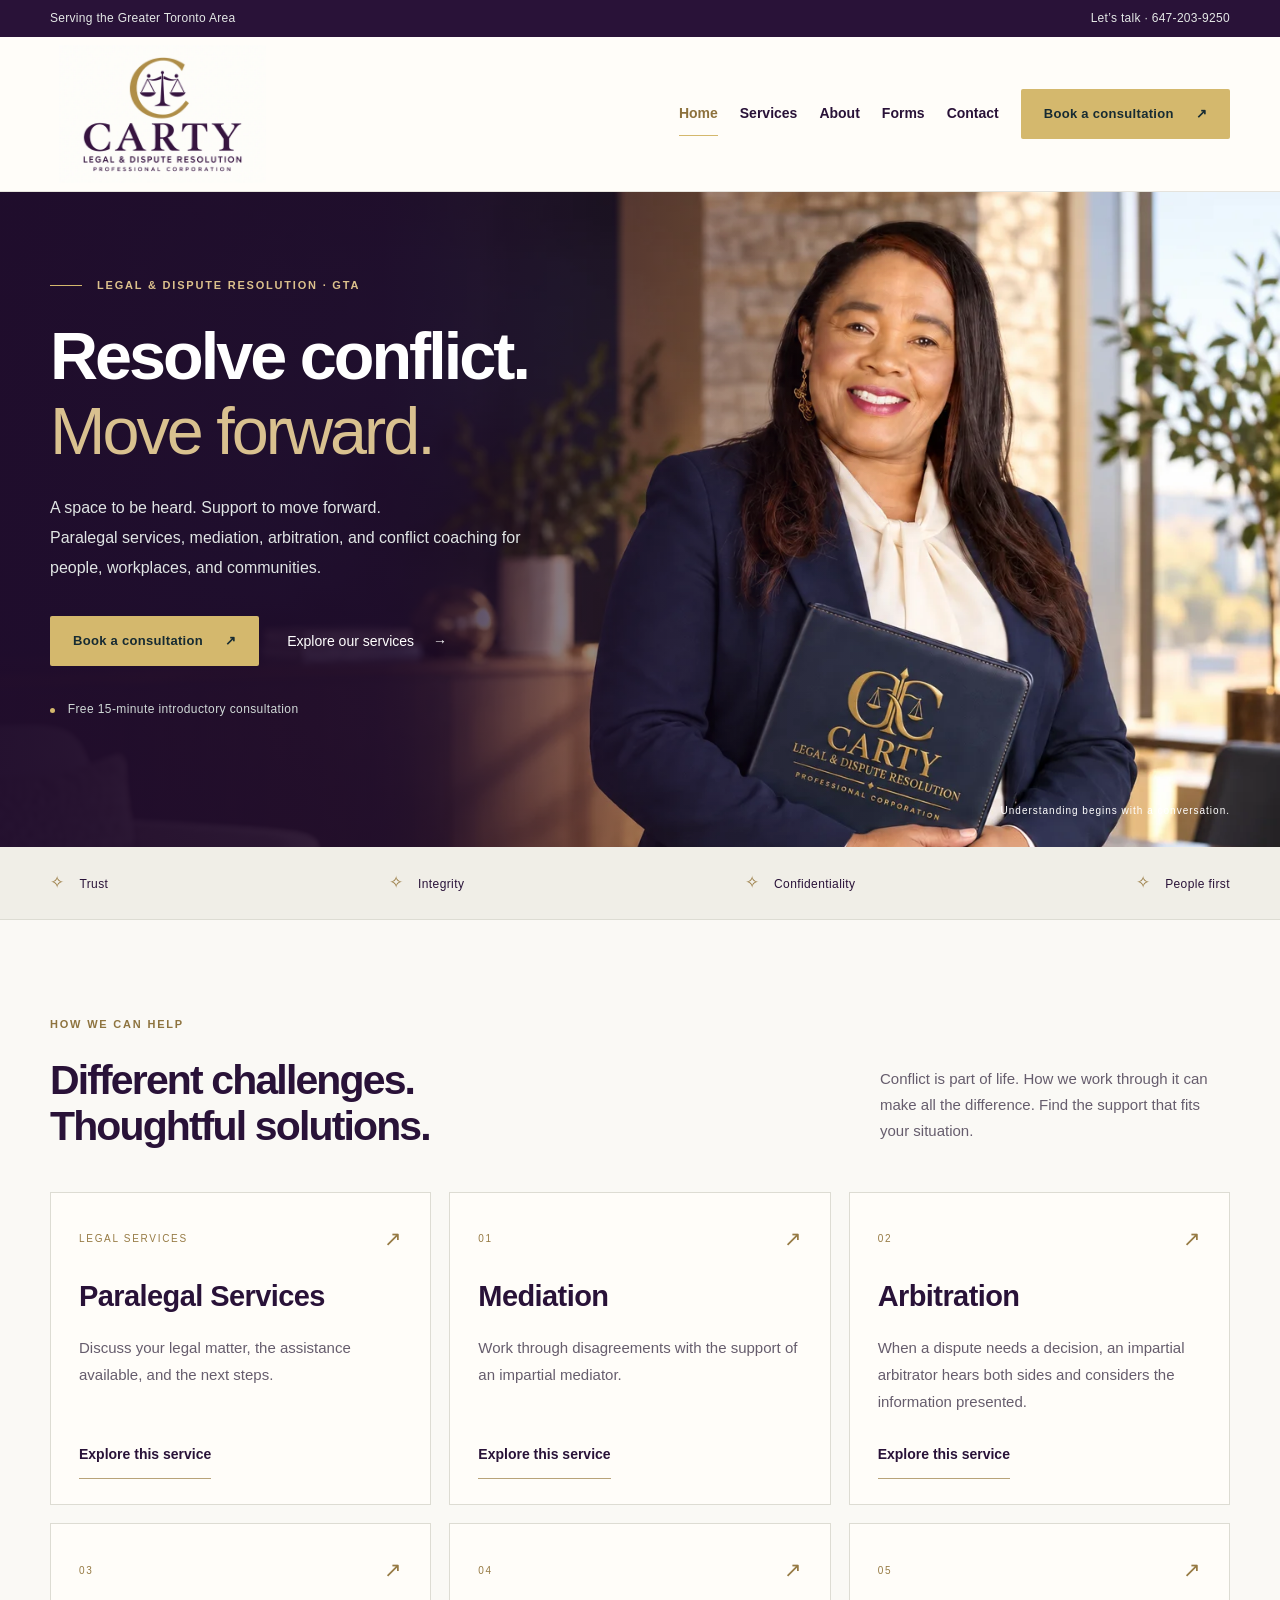
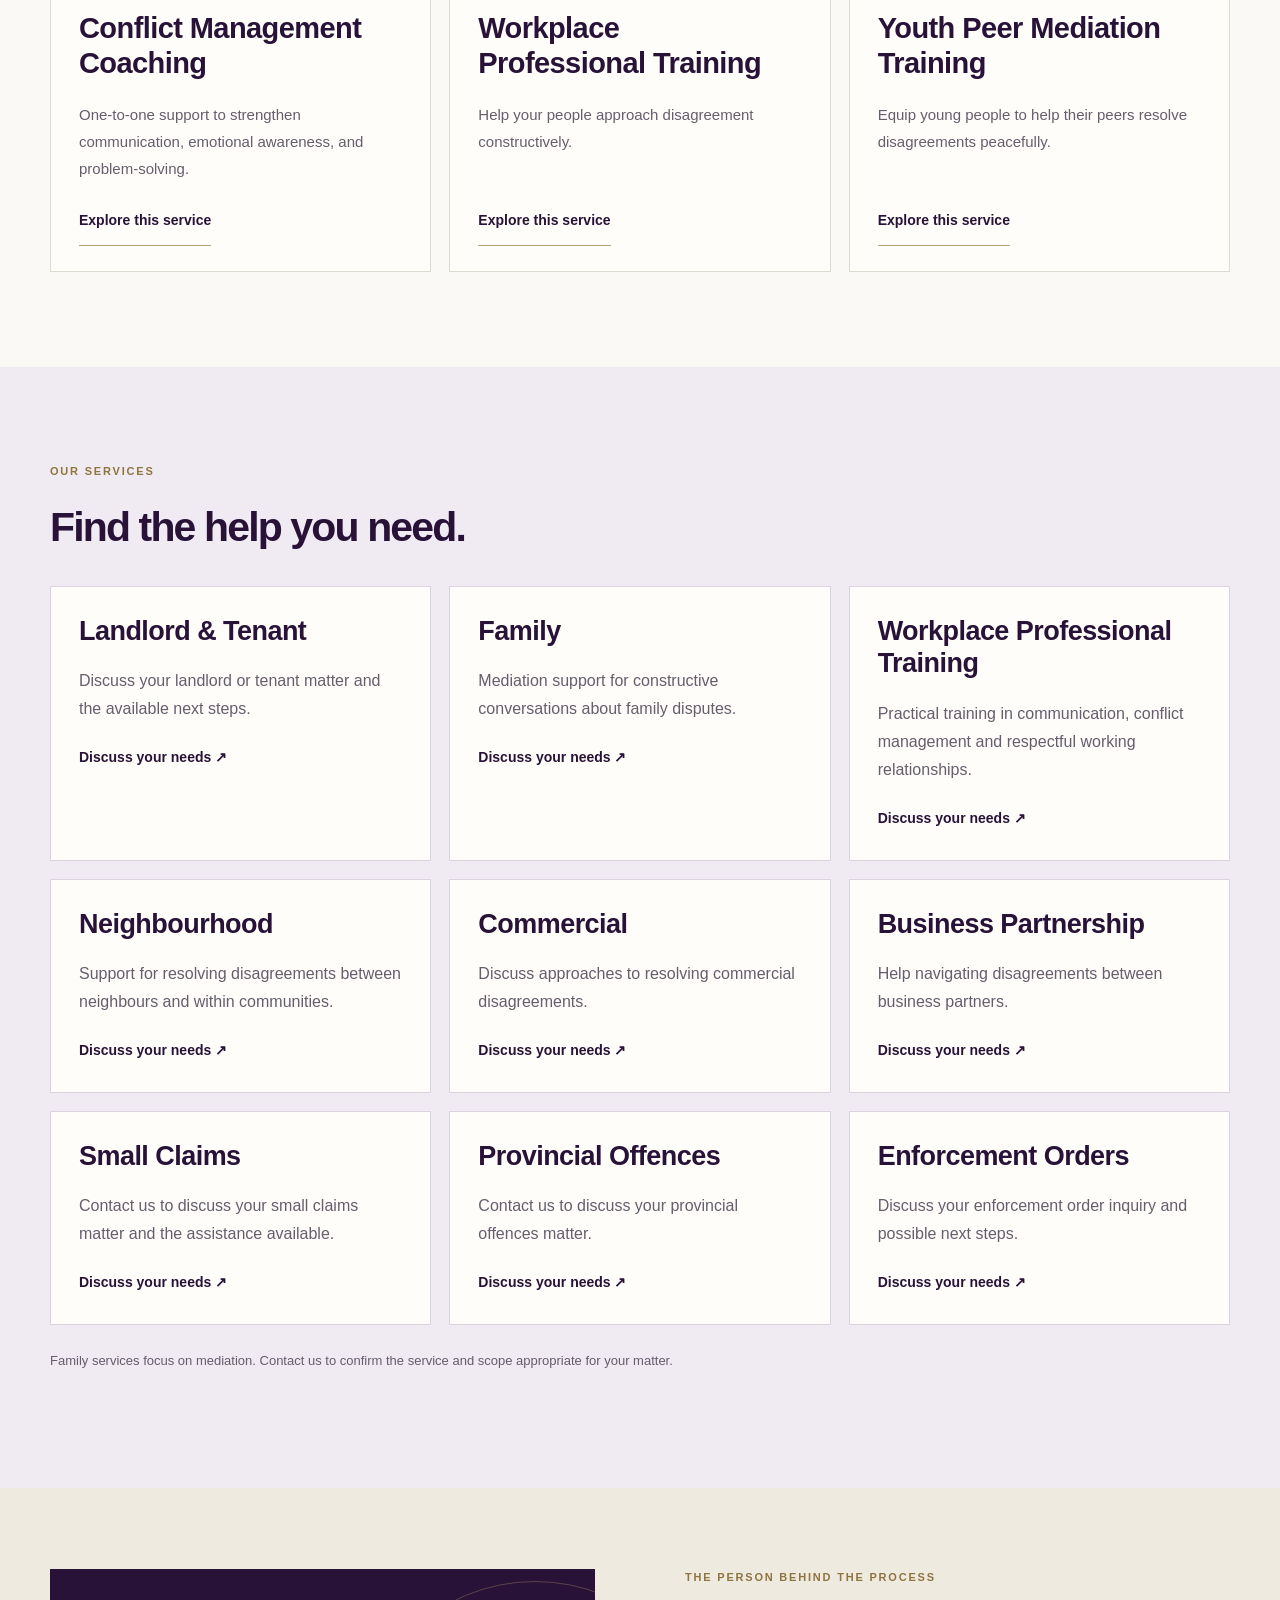
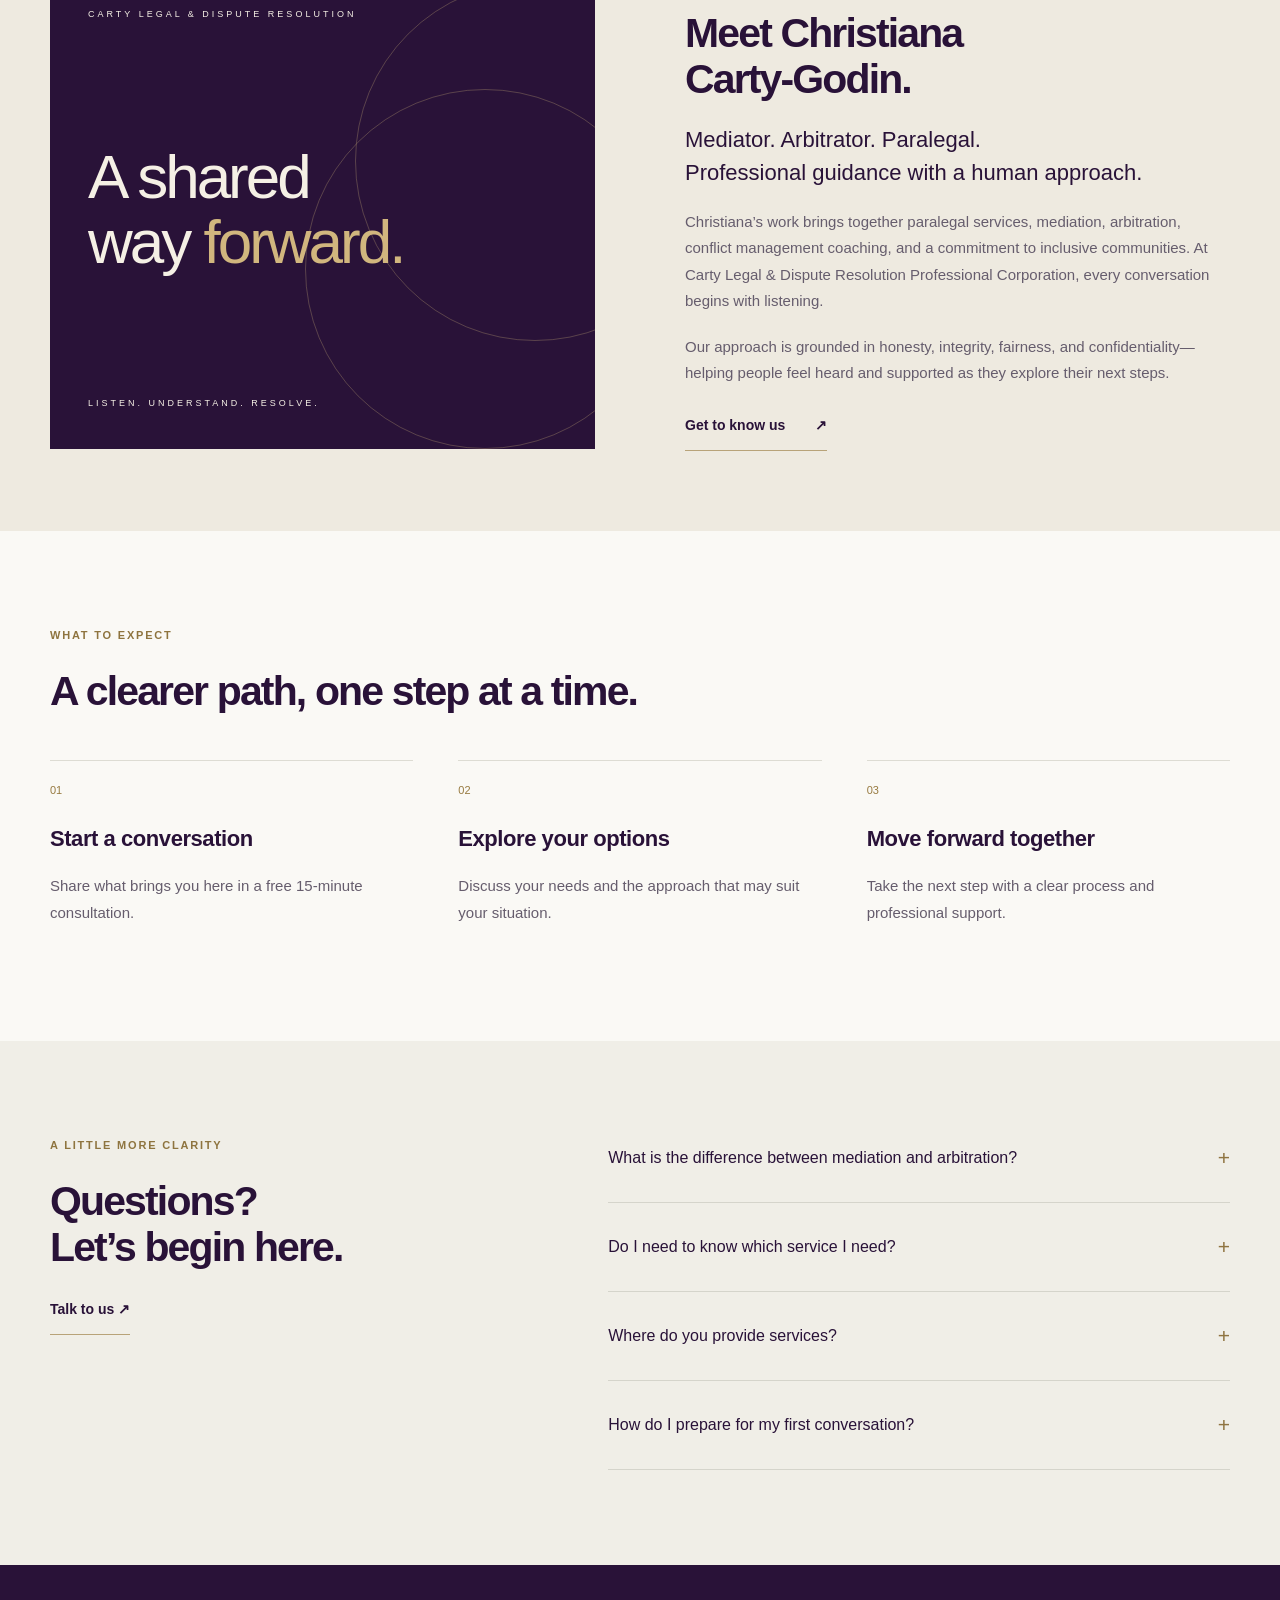
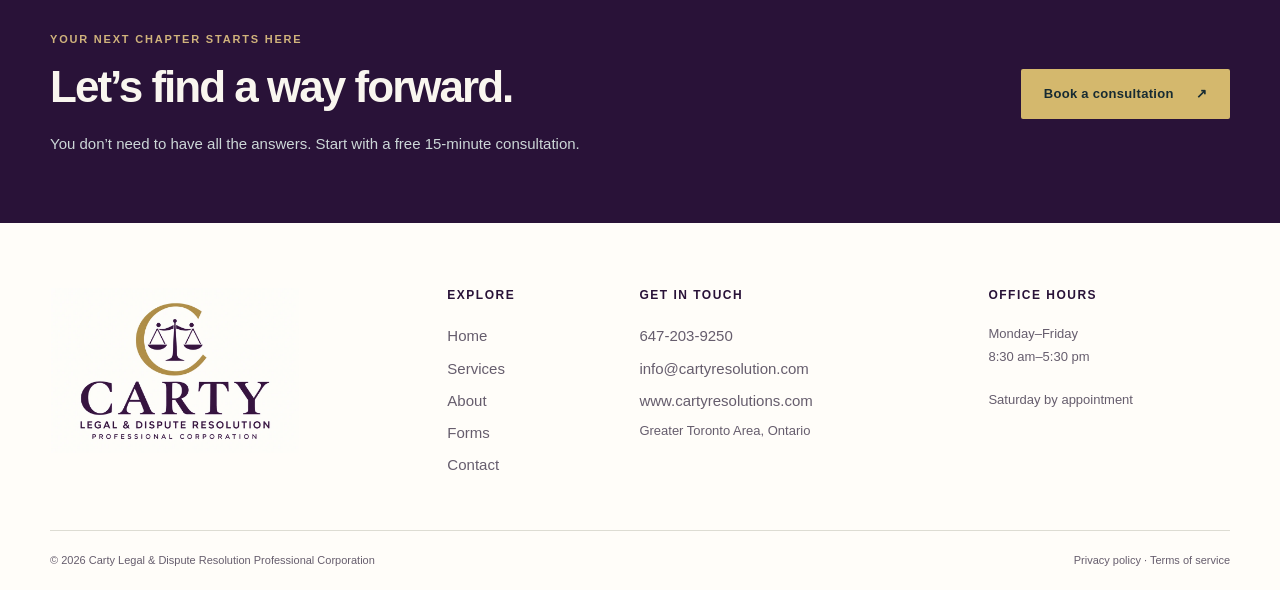
==== commit e59fffd4: "Use selected gold C and purple scales logo across all pages" ====
--- a/index.html
+++ b/index.html
@@ -1 +1 @@
-<!doctype html><html lang="en"><head><meta charset="utf-8"><meta name="viewport" content="width=device-width,initial-scale=1"><title>Paralegal, Mediation & Dispute Resolution in the GTA | Carty Legal & Dispute Resolution</title><meta name="description" content="Paralegal services, mediation, arbitration, conflict coaching, workplace training and youth peer mediation across the Greater Toronto Area. Book a free 15-minute consultation."><meta name="theme-color" content="#142c35"><link rel="icon" href="./assets/favicon.svg" type="image/svg+xml"><link rel="stylesheet" href="./style.css?v=legal-2"><meta property="og:type" content="website"><meta property="og:locale" content="en_CA"><meta property="og:site_name" content="Carty Legal & Dispute Resolution Professional Corporation"><meta property="og:title" content="Mediation & Conflict Resolution in the GTA | Carty Legal & Dispute Resolution"><meta property="og:description" content="Mediation, arbitration, conflict coaching, workplace training and youth peer mediation across the Greater Toronto Area. Book a free 15-minute consultation."><meta name="twitter:card" content="summary"><script type="application/ld+json">{"@context":"https://schema.org","@type":"ProfessionalService","name":"Carty Legal & Dispute Resolution Professional Corporation","alternateName":"Carty Legal & Dispute Resolution","telephone":"+1-647-203-9250","email":"info@cartyresolution.com","areaServed":{"@type":"Place","name":"Greater Toronto Area, Ontario, Canada"},"hasOfferCatalog":{"@type":"OfferCatalog","name":"Dispute resolution services","itemListElement":[{"@type":"Offer","itemOffered":{"@type":"Service","name":"Paralegal Services"}},{"@type":"Offer","itemOffered":{"@type":"Service","name":"Mediation"}},{"@type":"Offer","itemOffered":{"@type":"Service","name":"Arbitration"}},{"@type":"Offer","itemOffered":{"@type":"Service","name":"Conflict Management Coaching"}},{"@type":"Offer","itemOffered":{"@type":"Service","name":"Workplace Professional Training"}},{"@type":"Offer","itemOffered":{"@type":"Service","name":"Youth Peer Mediation Training"}}]}}</script><link rel="canonical" href="https://takshvaghasiya.github.io/carty-resolution/"><meta property="og:url" content="https://takshvaghasiya.github.io/carty-resolution/"><meta property="og:image" content="https://takshvaghasiya.github.io/carty-resolution/assets/christiana-legal-banner.webp"></head><body><a class="skip" href="#main">Skip to content</a><div class="topbar"><div class="wrap"><span>Serving the Greater Toronto Area</span><a href="tel:+16472039250">Let’s talk · 647-203-9250</a></div></div><header><div class="wrap nav"><a class="brand" href="./" aria-label="Carty Legal & Dispute Resolution Professional Corporation home"><img class="brand-logo" src="./assets/carty-legal-logo.webp" alt="Carty Legal and Dispute Resolution logo" width="480" height="480"><span class="brand-name">CARTY<small>LEGAL &amp; DISPUTE RESOLUTION</small><small class="corporation">PROFESSIONAL CORPORATION</small></span></a><button class="menu" aria-label="Open navigation" aria-expanded="false" aria-controls="main-navigation">☰</button><nav id="main-navigation" aria-label="Main navigation"><a href="./" aria-current="page">Home</a><a href="./services/" >Services</a><a href="./about/" >About</a><a href="./forms/" >Forms</a><a href="./contact/" >Contact</a></nav><button class="button gold" data-book>Book a consultation <span>↗</span></button></div></header><main id="main"><section class="hero"><div class="hero-photo" role="img" aria-label="AI-edited portrait of Christiana Carty-Godin holding a Carty Legal & Dispute Resolution portfolio"></div><div class="wrap hero-inner"><p class="eyebrow">LEGAL & DISPUTE RESOLUTION · GTA</p><h1>Resolve conflict.<br><em>Move forward.</em></h1><p>A space to be heard. Support to move forward.<br>Paralegal services, mediation, arbitration, and conflict coaching for people, workplaces, and communities.</p><div class="actions"><button class="button gold" data-book>Book a consultation <span>↗</span></button><a class="hero-link" href="./services/">Explore our services <span>→</span></a></div><div class="hero-note"><span class="dot"></span> Free 15-minute introductory consultation</div></div><div class="hero-caption">Understanding begins with a conversation.</div></section><div class="values-strip"><div class="wrap"><span>Trust</span><span>Integrity</span><span>Confidentiality</span><span>People first</span></div></div><section class="section"><div class="wrap"><div class="section-heading"><div><p class="eyebrow">HOW WE CAN HELP</p><h2>Different challenges.<br>Thoughtful solutions.</h2></div><p>Conflict is part of life. How we work through it can make all the difference. Find the support that fits your situation.</p></div><div class="service-grid"><a class="service-card" href="./services/#paralegal"><span class="card-top"><span class="number">LEGAL SERVICES</span><span class="arrow">↗</span></span><h3>Paralegal Services</h3><p>Discuss your legal matter, the assistance available, and the next steps.</p><span class="text-link">Explore this service</span></a><a class="service-card" href="./services/#mediation"><span class="card-top"><span class="number">01</span><span class="arrow">↗</span></span><h3>Mediation</h3><p>Work through disagreements with the support of an impartial mediator.</p><span class="text-link">Explore this service</span></a><a class="service-card" href="./services/#arbitration"><span class="card-top"><span class="number">02</span><span class="arrow">↗</span></span><h3>Arbitration</h3><p>When a dispute needs a decision, an impartial arbitrator hears both sides and considers the information presented.</p><span class="text-link">Explore this service</span></a><a class="service-card" href="./services/#coaching"><span class="card-top"><span class="number">03</span><span class="arrow">↗</span></span><h3>Conflict Management Coaching</h3><p>One-to-one support to strengthen communication, emotional awareness, and problem-solving.</p><span class="text-link">Explore this service</span></a><a class="service-card" href="./services/#workplace"><span class="card-top"><span class="number">04</span><span class="arrow">↗</span></span><h3>Workplace Professional Training</h3><p>Help your people approach disagreement constructively.</p><span class="text-link">Explore this service</span></a><a class="service-card" href="./services/#youth"><span class="card-top"><span class="number">05</span><span class="arrow">↗</span></span><h3>Youth Peer Mediation Training</h3><p>Equip young people to help their peers resolve disagreements peacefully.</p><span class="text-link">Explore this service</span></a></div></div></section><section class="section practice-section"><div class="wrap"><p class="eyebrow">OUR SERVICES</p><h2>Find the help you need.</h2><div class="practice-grid"><a class="practice-card" href="./services/#landlord-tenant"><h3>Landlord & Tenant</h3><p>Discuss your landlord or tenant matter and the available next steps.</p><span>Discuss your needs ↗</span></a><a class="practice-card" href="./services/#family"><h3>Family</h3><p>Mediation support for constructive conversations about family disputes.</p><span>Discuss your needs ↗</span></a><a class="practice-card" href="./services/#workplace"><h3>Workplace Professional Training</h3><p>Practical training in communication, conflict management and respectful working relationships.</p><span>Discuss your needs ↗</span></a><a class="practice-card" href="./services/#neighbourhood"><h3>Neighbourhood</h3><p>Support for resolving disagreements between neighbours and within communities.</p><span>Discuss your needs ↗</span></a><a class="practice-card" href="./services/#commercial"><h3>Commercial</h3><p>Discuss approaches to resolving commercial disagreements.</p><span>Discuss your needs ↗</span></a><a class="practice-card" href="./services/#business-partnership"><h3>Business Partnership</h3><p>Help navigating disagreements between business partners.</p><span>Discuss your needs ↗</span></a><a class="practice-card" href="./services/#small-claims"><h3>Small Claims</h3><p>Contact us to discuss your small claims matter and the assistance available.</p><span>Discuss your needs ↗</span></a><a class="practice-card" href="./services/#provincial-offences"><h3>Provincial Offences</h3><p>Contact us to discuss your provincial offences matter.</p><span>Discuss your needs ↗</span></a><a class="practice-card" href="./services/#enforcement-orders"><h3>Enforcement Orders</h3><p>Discuss your enforcement order inquiry and possible next steps.</p><span>Discuss your needs ↗</span></a></div><p class="scope-note">Family services focus on mediation. Contact us to confirm the service and scope appropriate for your matter.</p></div></section><section class="about-band"><div class="wrap about-grid"><div class="editorial-art"><span class="art-label">CARTY LEGAL & DISPUTE RESOLUTION</span><div class="circle c1"></div><div class="circle c2"></div><span class="art-word">A shared<br>way <em>forward.</em></span><span class="art-bottom">LISTEN. UNDERSTAND. RESOLVE.</span></div><div><p class="eyebrow">THE PERSON BEHIND THE PROCESS</p><h2>Meet Christiana<br>Carty-Godin.</h2><p class="lead">Mediator. Arbitrator. Paralegal.<br>Professional guidance with a human approach.</p><p>Christiana’s work brings together paralegal services, mediation, arbitration, conflict management coaching, and a commitment to inclusive communities. At Carty Legal & Dispute Resolution Professional Corporation, every conversation begins with listening.</p><p>Our approach is grounded in honesty, integrity, fairness, and confidentiality—helping people feel heard and supported as they explore their next steps.</p><a class="text-link" href="./about/">Get to know us <span>↗</span></a></div></div></section><section class="section process"><div class="wrap"><p class="eyebrow">WHAT TO EXPECT</p><h2>A clearer path, one step at a time.</h2><div class="steps"><article><span>01</span><h3>Start a conversation</h3><p>Share what brings you here in a free 15-minute consultation.</p></article><article><span>02</span><h3>Explore your options</h3><p>Discuss your needs and the approach that may suit your situation.</p></article><article><span>03</span><h3>Move forward together</h3><p>Take the next step with a clear process and professional support.</p></article></div></div></section><section class="faq section"><div class="wrap faq-grid"><div><p class="eyebrow">A LITTLE MORE CLARITY</p><h2>Questions?<br>Let’s begin here.</h2><a class="text-link" href="./contact/">Talk to us ↗</a></div><div><details><summary>What is the difference between mediation and arbitration?</summary><p>In mediation, an impartial mediator helps people communicate and explore an agreement together. In arbitration, an arbitrator hears both sides and makes a decision according to the agreed process.</p></details><details><summary>Do I need to know which service I need?</summary><p>No. Start with a consultation. We can discuss your situation and explain the available services so you can decide on your next step.</p></details><details><summary>Where do you provide services?</summary><p>We serve individuals, families, workplaces, and communities throughout the Greater Toronto Area. Contact us to discuss appointment arrangements.</p></details><details><summary>How do I prepare for my first conversation?</summary><p>Think about your main concerns and what you hope to achieve. You can also visit our Forms page. We will let you know which documents are relevant to your process.</p></details></div></div></section></main><section class="closing"><div class="wrap"><div><p class="eyebrow">YOUR NEXT CHAPTER STARTS HERE</p><h2>Let’s find a way forward.</h2><p>You don’t need to have all the answers. Start with a free 15-minute consultation.</p></div><button class="button gold" data-book>Book a consultation <span>↗</span></button></div></section><footer><div class="wrap footer-grid"><a class="brand" href="./" aria-label="Carty Legal & Dispute Resolution Professional Corporation home"><img class="brand-logo" src="./assets/carty-legal-logo.webp" alt="Carty Legal and Dispute Resolution logo" width="480" height="480"><span class="brand-name">CARTY<small>LEGAL &amp; DISPUTE RESOLUTION</small><small class="corporation">PROFESSIONAL CORPORATION</small></span></a><div><h3>Explore</h3><a href="./">Home</a><a href="./services/">Services</a><a href="./about/">About</a><a href="./forms/">Forms</a><a href="./contact/">Contact</a></div><div><h3>Get in touch</h3><a href="tel:+16472039250">647-203-9250</a><a href="mailto:info@cartyresolution.com">info@cartyresolution.com</a><a href="https://www.cartyresolutions.com/">www.cartyresolutions.com</a><p>Greater Toronto Area, Ontario</p></div><div><h3>Office hours</h3><p>Monday–Friday<br>8:30 am–5:30 pm</p><p>Saturday by appointment</p></div></div><div class="wrap copyright"><span>© 2026 Carty Legal & Dispute Resolution Professional Corporation</span><span><a href="https://www.crisdisputeresolution.com/privacy-policy">Privacy policy</a> · <a href="https://www.crisdisputeresolution.com/terms-of-service">Terms of service</a></span></div></footer><dialog id="booking"><button class="close" aria-label="Close consultation panel">×</button><p class="eyebrow">BOOK A CONSULTATION</p><h2>Choose a preferred date.</h2><p>Request a free 15-minute introductory consultation. Your appointment is confirmed only after we reply.</p><form id="appointment-form"><label>Your name<input name="name" autocomplete="name" required></label><label>Email address<input name="email" type="email" autocomplete="email" required></label><div class="appointment-fields"><label>Preferred date<input type="date" name="date" required></label><label>Preferred time<select name="time" required><option value="">Choose a time</option><option>08:30</option><option>09:00</option><option>09:30</option><option>10:00</option><option>10:30</option><option>11:00</option><option>11:30</option><option>12:00</option><option>12:30</option><option>13:00</option><option>13:30</option><option>14:00</option><option>14:30</option><option>15:00</option><option>15:30</option><option>16:00</option><option>16:30</option><option>17:00</option></select></label></div><p class="fine">Times are in Toronto time (Eastern). These are preferred times, not live availability.</p><label>What would you like help with?<select name="service"><option>General consultation</option><option>Mediation</option><option>Arbitration</option><option>Paralegal Services</option><option>Landlord & Tenant</option><option>Family</option><option>Workplace Professional Training</option><option>Neighbourhood</option><option>Commercial</option><option>Business Partnership</option><option>Small Claims</option><option>Provincial Offences</option><option>Enforcement Orders</option></select></label><button class="button gold" type="submit">Prepare appointment email ↗</button><p class="fine" id="appointment-status" role="status">Your email app opens with a draft for you to review and send.</p></form><a class="text-link" href="tel:+16472039250">Or call 647-203-9250 ↗</a></dialog><script src="./app.js?v=legal-2"></script></body></html>+<!doctype html><html lang="en"><head><meta charset="utf-8"><meta name="viewport" content="width=device-width,initial-scale=1"><title>Paralegal, Mediation & Dispute Resolution in the GTA | Carty Legal & Dispute Resolution</title><meta name="description" content="Paralegal services, mediation, arbitration, conflict coaching, workplace training and youth peer mediation across the Greater Toronto Area. Book a free 15-minute consultation."><meta name="theme-color" content="#142c35"><link rel="icon" href="./assets/favicon.svg" type="image/svg+xml"><link rel="stylesheet" href="./style.css?v=logo-3"><meta property="og:type" content="website"><meta property="og:locale" content="en_CA"><meta property="og:site_name" content="Carty Legal & Dispute Resolution Professional Corporation"><meta property="og:title" content="Mediation & Conflict Resolution in the GTA | Carty Legal & Dispute Resolution"><meta property="og:description" content="Mediation, arbitration, conflict coaching, workplace training and youth peer mediation across the Greater Toronto Area. Book a free 15-minute consultation."><meta name="twitter:card" content="summary"><script type="application/ld+json">{"@context":"https://schema.org","@type":"ProfessionalService","name":"Carty Legal & Dispute Resolution Professional Corporation","alternateName":"Carty Legal & Dispute Resolution","telephone":"+1-647-203-9250","email":"info@cartyresolution.com","areaServed":{"@type":"Place","name":"Greater Toronto Area, Ontario, Canada"},"hasOfferCatalog":{"@type":"OfferCatalog","name":"Dispute resolution services","itemListElement":[{"@type":"Offer","itemOffered":{"@type":"Service","name":"Paralegal Services"}},{"@type":"Offer","itemOffered":{"@type":"Service","name":"Mediation"}},{"@type":"Offer","itemOffered":{"@type":"Service","name":"Arbitration"}},{"@type":"Offer","itemOffered":{"@type":"Service","name":"Conflict Management Coaching"}},{"@type":"Offer","itemOffered":{"@type":"Service","name":"Workplace Professional Training"}},{"@type":"Offer","itemOffered":{"@type":"Service","name":"Youth Peer Mediation Training"}}]}}</script><link rel="canonical" href="https://takshvaghasiya.github.io/carty-resolution/"><meta property="og:url" content="https://takshvaghasiya.github.io/carty-resolution/"><meta property="og:image" content="https://takshvaghasiya.github.io/carty-resolution/assets/christiana-legal-banner.webp"></head><body><a class="skip" href="#main">Skip to content</a><div class="topbar"><div class="wrap"><span>Serving the Greater Toronto Area</span><a href="tel:+16472039250">Let’s talk · 647-203-9250</a></div></div><header><div class="wrap nav"><a class="brand" href="./" aria-label="Carty Legal & Dispute Resolution Professional Corporation home"><img class="brand-logo brand-logo-selected" src="./assets/carty-logo-selected.webp" alt="Carty Legal and Dispute Resolution Professional Corporation — gold C and purple scales" width="1536" height="1024"></a><button class="menu" aria-label="Open navigation" aria-expanded="false" aria-controls="main-navigation">☰</button><nav id="main-navigation" aria-label="Main navigation"><a href="./" aria-current="page">Home</a><a href="./services/" >Services</a><a href="./about/" >About</a><a href="./forms/" >Forms</a><a href="./contact/" >Contact</a></nav><button class="button gold" data-book>Book a consultation <span>↗</span></button></div></header><main id="main"><section class="hero"><div class="hero-photo" role="img" aria-label="AI-edited portrait of Christiana Carty-Godin holding a Carty Legal & Dispute Resolution portfolio"></div><div class="wrap hero-inner"><p class="eyebrow">LEGAL & DISPUTE RESOLUTION · GTA</p><h1>Resolve conflict.<br><em>Move forward.</em></h1><p>A space to be heard. Support to move forward.<br>Paralegal services, mediation, arbitration, and conflict coaching for people, workplaces, and communities.</p><div class="actions"><button class="button gold" data-book>Book a consultation <span>↗</span></button><a class="hero-link" href="./services/">Explore our services <span>→</span></a></div><div class="hero-note"><span class="dot"></span> Free 15-minute introductory consultation</div></div><div class="hero-caption">Understanding begins with a conversation.</div></section><div class="values-strip"><div class="wrap"><span>Trust</span><span>Integrity</span><span>Confidentiality</span><span>People first</span></div></div><section class="section"><div class="wrap"><div class="section-heading"><div><p class="eyebrow">HOW WE CAN HELP</p><h2>Different challenges.<br>Thoughtful solutions.</h2></div><p>Conflict is part of life. How we work through it can make all the difference. Find the support that fits your situation.</p></div><div class="service-grid"><a class="service-card" href="./services/#paralegal"><span class="card-top"><span class="number">LEGAL SERVICES</span><span class="arrow">↗</span></span><h3>Paralegal Services</h3><p>Discuss your legal matter, the assistance available, and the next steps.</p><span class="text-link">Explore this service</span></a><a class="service-card" href="./services/#mediation"><span class="card-top"><span class="number">01</span><span class="arrow">↗</span></span><h3>Mediation</h3><p>Work through disagreements with the support of an impartial mediator.</p><span class="text-link">Explore this service</span></a><a class="service-card" href="./services/#arbitration"><span class="card-top"><span class="number">02</span><span class="arrow">↗</span></span><h3>Arbitration</h3><p>When a dispute needs a decision, an impartial arbitrator hears both sides and considers the information presented.</p><span class="text-link">Explore this service</span></a><a class="service-card" href="./services/#coaching"><span class="card-top"><span class="number">03</span><span class="arrow">↗</span></span><h3>Conflict Management Coaching</h3><p>One-to-one support to strengthen communication, emotional awareness, and problem-solving.</p><span class="text-link">Explore this service</span></a><a class="service-card" href="./services/#workplace"><span class="card-top"><span class="number">04</span><span class="arrow">↗</span></span><h3>Workplace Professional Training</h3><p>Help your people approach disagreement constructively.</p><span class="text-link">Explore this service</span></a><a class="service-card" href="./services/#youth"><span class="card-top"><span class="number">05</span><span class="arrow">↗</span></span><h3>Youth Peer Mediation Training</h3><p>Equip young people to help their peers resolve disagreements peacefully.</p><span class="text-link">Explore this service</span></a></div></div></section><section class="section practice-section"><div class="wrap"><p class="eyebrow">OUR SERVICES</p><h2>Find the help you need.</h2><div class="practice-grid"><a class="practice-card" href="./services/#landlord-tenant"><h3>Landlord & Tenant</h3><p>Discuss your landlord or tenant matter and the available next steps.</p><span>Discuss your needs ↗</span></a><a class="practice-card" href="./services/#family"><h3>Family</h3><p>Mediation support for constructive conversations about family disputes.</p><span>Discuss your needs ↗</span></a><a class="practice-card" href="./services/#workplace"><h3>Workplace Professional Training</h3><p>Practical training in communication, conflict management and respectful working relationships.</p><span>Discuss your needs ↗</span></a><a class="practice-card" href="./services/#neighbourhood"><h3>Neighbourhood</h3><p>Support for resolving disagreements between neighbours and within communities.</p><span>Discuss your needs ↗</span></a><a class="practice-card" href="./services/#commercial"><h3>Commercial</h3><p>Discuss approaches to resolving commercial disagreements.</p><span>Discuss your needs ↗</span></a><a class="practice-card" href="./services/#business-partnership"><h3>Business Partnership</h3><p>Help navigating disagreements between business partners.</p><span>Discuss your needs ↗</span></a><a class="practice-card" href="./services/#small-claims"><h3>Small Claims</h3><p>Contact us to discuss your small claims matter and the assistance available.</p><span>Discuss your needs ↗</span></a><a class="practice-card" href="./services/#provincial-offences"><h3>Provincial Offences</h3><p>Contact us to discuss your provincial offences matter.</p><span>Discuss your needs ↗</span></a><a class="practice-card" href="./services/#enforcement-orders"><h3>Enforcement Orders</h3><p>Discuss your enforcement order inquiry and possible next steps.</p><span>Discuss your needs ↗</span></a></div><p class="scope-note">Family services focus on mediation. Contact us to confirm the service and scope appropriate for your matter.</p></div></section><section class="about-band"><div class="wrap about-grid"><div class="editorial-art"><span class="art-label">CARTY LEGAL & DISPUTE RESOLUTION</span><div class="circle c1"></div><div class="circle c2"></div><span class="art-word">A shared<br>way <em>forward.</em></span><span class="art-bottom">LISTEN. UNDERSTAND. RESOLVE.</span></div><div><p class="eyebrow">THE PERSON BEHIND THE PROCESS</p><h2>Meet Christiana<br>Carty-Godin.</h2><p class="lead">Mediator. Arbitrator. Paralegal.<br>Professional guidance with a human approach.</p><p>Christiana’s work brings together paralegal services, mediation, arbitration, conflict management coaching, and a commitment to inclusive communities. At Carty Legal & Dispute Resolution Professional Corporation, every conversation begins with listening.</p><p>Our approach is grounded in honesty, integrity, fairness, and confidentiality—helping people feel heard and supported as they explore their next steps.</p><a class="text-link" href="./about/">Get to know us <span>↗</span></a></div></div></section><section class="section process"><div class="wrap"><p class="eyebrow">WHAT TO EXPECT</p><h2>A clearer path, one step at a time.</h2><div class="steps"><article><span>01</span><h3>Start a conversation</h3><p>Share what brings you here in a free 15-minute consultation.</p></article><article><span>02</span><h3>Explore your options</h3><p>Discuss your needs and the approach that may suit your situation.</p></article><article><span>03</span><h3>Move forward together</h3><p>Take the next step with a clear process and professional support.</p></article></div></div></section><section class="faq section"><div class="wrap faq-grid"><div><p class="eyebrow">A LITTLE MORE CLARITY</p><h2>Questions?<br>Let’s begin here.</h2><a class="text-link" href="./contact/">Talk to us ↗</a></div><div><details><summary>What is the difference between mediation and arbitration?</summary><p>In mediation, an impartial mediator helps people communicate and explore an agreement together. In arbitration, an arbitrator hears both sides and makes a decision according to the agreed process.</p></details><details><summary>Do I need to know which service I need?</summary><p>No. Start with a consultation. We can discuss your situation and explain the available services so you can decide on your next step.</p></details><details><summary>Where do you provide services?</summary><p>We serve individuals, families, workplaces, and communities throughout the Greater Toronto Area. Contact us to discuss appointment arrangements.</p></details><details><summary>How do I prepare for my first conversation?</summary><p>Think about your main concerns and what you hope to achieve. You can also visit our Forms page. We will let you know which documents are relevant to your process.</p></details></div></div></section></main><section class="closing"><div class="wrap"><div><p class="eyebrow">YOUR NEXT CHAPTER STARTS HERE</p><h2>Let’s find a way forward.</h2><p>You don’t need to have all the answers. Start with a free 15-minute consultation.</p></div><button class="button gold" data-book>Book a consultation <span>↗</span></button></div></section><footer><div class="wrap footer-grid"><a class="brand" href="./" aria-label="Carty Legal & Dispute Resolution Professional Corporation home"><img class="brand-logo brand-logo-selected" src="./assets/carty-logo-selected.webp" alt="Carty Legal and Dispute Resolution Professional Corporation — gold C and purple scales" width="1536" height="1024"></a><div><h3>Explore</h3><a href="./">Home</a><a href="./services/">Services</a><a href="./about/">About</a><a href="./forms/">Forms</a><a href="./contact/">Contact</a></div><div><h3>Get in touch</h3><a href="tel:+16472039250">647-203-9250</a><a href="mailto:info@cartyresolution.com">info@cartyresolution.com</a><a href="https://www.cartyresolutions.com/">www.cartyresolutions.com</a><p>Greater Toronto Area, Ontario</p></div><div><h3>Office hours</h3><p>Monday–Friday<br>8:30 am–5:30 pm</p><p>Saturday by appointment</p></div></div><div class="wrap copyright"><span>© 2026 Carty Legal & Dispute Resolution Professional Corporation</span><span><a href="https://www.crisdisputeresolution.com/privacy-policy">Privacy policy</a> · <a href="https://www.crisdisputeresolution.com/terms-of-service">Terms of service</a></span></div></footer><dialog id="booking"><button class="close" aria-label="Close consultation panel">×</button><p class="eyebrow">BOOK A CONSULTATION</p><h2>Choose a preferred date.</h2><p>Request a free 15-minute introductory consultation. Your appointment is confirmed only after we reply.</p><form id="appointment-form"><label>Your name<input name="name" autocomplete="name" required></label><label>Email address<input name="email" type="email" autocomplete="email" required></label><div class="appointment-fields"><label>Preferred date<input type="date" name="date" required></label><label>Preferred time<select name="time" required><option value="">Choose a time</option><option>08:30</option><option>09:00</option><option>09:30</option><option>10:00</option><option>10:30</option><option>11:00</option><option>11:30</option><option>12:00</option><option>12:30</option><option>13:00</option><option>13:30</option><option>14:00</option><option>14:30</option><option>15:00</option><option>15:30</option><option>16:00</option><option>16:30</option><option>17:00</option></select></label></div><p class="fine">Times are in Toronto time (Eastern). These are preferred times, not live availability.</p><label>What would you like help with?<select name="service"><option>General consultation</option><option>Mediation</option><option>Arbitration</option><option>Paralegal Services</option><option>Landlord & Tenant</option><option>Family</option><option>Workplace Professional Training</option><option>Neighbourhood</option><option>Commercial</option><option>Business Partnership</option><option>Small Claims</option><option>Provincial Offences</option><option>Enforcement Orders</option></select></label><button class="button gold" type="submit">Prepare appointment email ↗</button><p class="fine" id="appointment-status" role="status">Your email app opens with a draft for you to review and send.</p></form><a class="text-link" href="tel:+16472039250">Or call 647-203-9250 ↗</a></dialog><script src="./app.js?v=logo-3"></script></body></html>
--- a/style.css
+++ b/style.css
@@ -9,3 +9,8 @@
 
 /* Updated legal practice branding and larger service typography */
 :root{--ink:#291238;--gold:#d4b86d;--muted:#665d6d}header{background:#fffdf9}.brand{gap:14px;white-space:normal;max-width:365px}.brand-logo{width:80px;height:80px;object-fit:contain;border-radius:3px;flex-shrink:0}.brand-name{font-size:26px;font-weight:750;letter-spacing:1px;line-height:1.1}.brand-name small{font-size:12px;letter-spacing:.4px;line-height:1.45;margin-top:5px}.brand-name .corporation{font-size:9px;letter-spacing:1.1px;margin-top:3px}.nav{min-height:114px;gap:22px}.nav nav{gap:22px;margin-left:auto;font-weight:600}.topbar{background:#291238}.hero{background:#291238}.hero:after{background:linear-gradient(90deg,rgba(31,12,44,.97),rgba(31,12,44,.89) 30%,rgba(31,12,44,.25) 55%,transparent 70%)}.hero h1{font-size:clamp(46px,5.2vw,70px)}.service-grid{grid-template-columns:repeat(3,minmax(0,1fr))}.service-card,.service-card:nth-child(4),.service-card:nth-child(5),.service-card:last-child{grid-column:auto}.service-card h3{font-size:29px;font-weight:750;line-height:1.2}.service-card .card-top{margin-bottom:22px}.service-details h2{font-weight:750}.service-details .eyebrow{font-size:15px;font-weight:750}.practice-section{background:#f0eaf2}.practice-grid{display:grid;grid-template-columns:repeat(3,minmax(0,1fr));gap:18px;margin-top:35px}.practice-card{background:#fffdf9;border:1px solid #dcd2e0;padding:28px;scroll-margin-top:135px}.practice-card h3{font-size:27px;line-height:1.2;font-weight:750}.practice-card p{font-size:16px;color:var(--muted)}.practice-card>span{font-size:14px;font-weight:600}.practice-card button{background:none;border:0;border-bottom:1px solid var(--gold);padding:0 0 6px;cursor:pointer;color:var(--ink);text-align:left}.scope-note{font-size:13px;margin-top:25px;max-width:760px;color:var(--muted)}.contact-item a{font-size:21px;font-weight:650}.footer-grid{grid-template-columns:1.5fr .65fr 1.3fr 1fr}.footer-grid .brand{font-size:16px}.footer-grid .brand-logo{width:68px;height:68px}.footer-grid .brand-name{font-size:23px}.footer-grid .brand small{font-size:10px}.footer-grid .brand .corporation{font-size:8px}.footer-grid div>a:not(.brand){font-size:15px}.closing{background:#291238}.editorial-art{background:#291238}.appointment-fields{display:grid;grid-template-columns:1fr 1fr;gap:15px}#booking{width:min(620px,calc(100% - 28px));max-height:90dvh;overflow:auto;padding:35px}#booking h2{font-size:34px}#booking form{padding:20px;margin-bottom:18px}#booking label{margin:12px 0}#booking .button{width:100%}.brand-name small{display:block}@media(max-width:1100px){.brand-logo{width:68px;height:68px}.brand-name{font-size:23px}.brand-name small{font-size:10px}.nav{gap:15px}.nav nav{gap:15px}.nav>.button{font-size:11px}.practice-card h3{font-size:25px}}@media(max-width:800px){.service-grid{grid-template-columns:repeat(2,minmax(0,1fr))}.practice-grid{grid-template-columns:repeat(2,minmax(0,1fr))}.nav{min-height:98px}.brand{max-width:310px}.brand-name{font-size:24px}.brand-name small{font-size:10px}.nav>.button{display:none}.menu{margin-left:auto}.service-card h3{font-size:27px}.footer-grid{grid-template-columns:1fr 1fr}}@media(max-width:600px){.brand{max-width:calc(100% - 52px);gap:10px}.brand-logo{width:66px;height:66px}.brand-name{font-size:24px}.brand-name small{font-size:9px;letter-spacing:.1px}.brand-name .corporation{font-size:7px;letter-spacing:.6px}.nav{min-height:94px;gap:0}.hero:after{display:none}.service-grid,.practice-grid{grid-template-columns:1fr}.service-card h3,.practice-card h3{font-size:28px}.service-card{padding:26px}.practice-card{padding:25px}.practice-card p{font-size:16px}.contact-item a{font-size:18px}.footer-grid>.brand{max-width:100%}.appointment-fields{grid-template-columns:1fr;gap:0}#booking{padding:38px 20px 25px}#booking h2{font-size:30px}#booking form{padding:16px}.practice-card{scroll-margin-top:105px}}
+
+/* Selected C-and-scales identity */
+.brand .brand-logo-selected{width:255px;height:100px;object-fit:contain;border-radius:0}.footer-grid .brand .brand-logo-selected{width:250px;height:165px}.nav{min-height:116px}@media(max-width:1100px){.brand .brand-logo-selected{width:220px;height:96px}}@media(max-width:600px){.brand .brand-logo-selected{width:220px;height:100px}.nav{min-height:110px}.footer-grid .brand .brand-logo-selected{width:250px;height:166px}}
+
+.brand .brand-logo-selected{width:225px;height:138px}.nav{min-height:154px}@media(max-width:600px){.brand .brand-logo-selected{width:195px;height:122px}.nav{min-height:136px}}
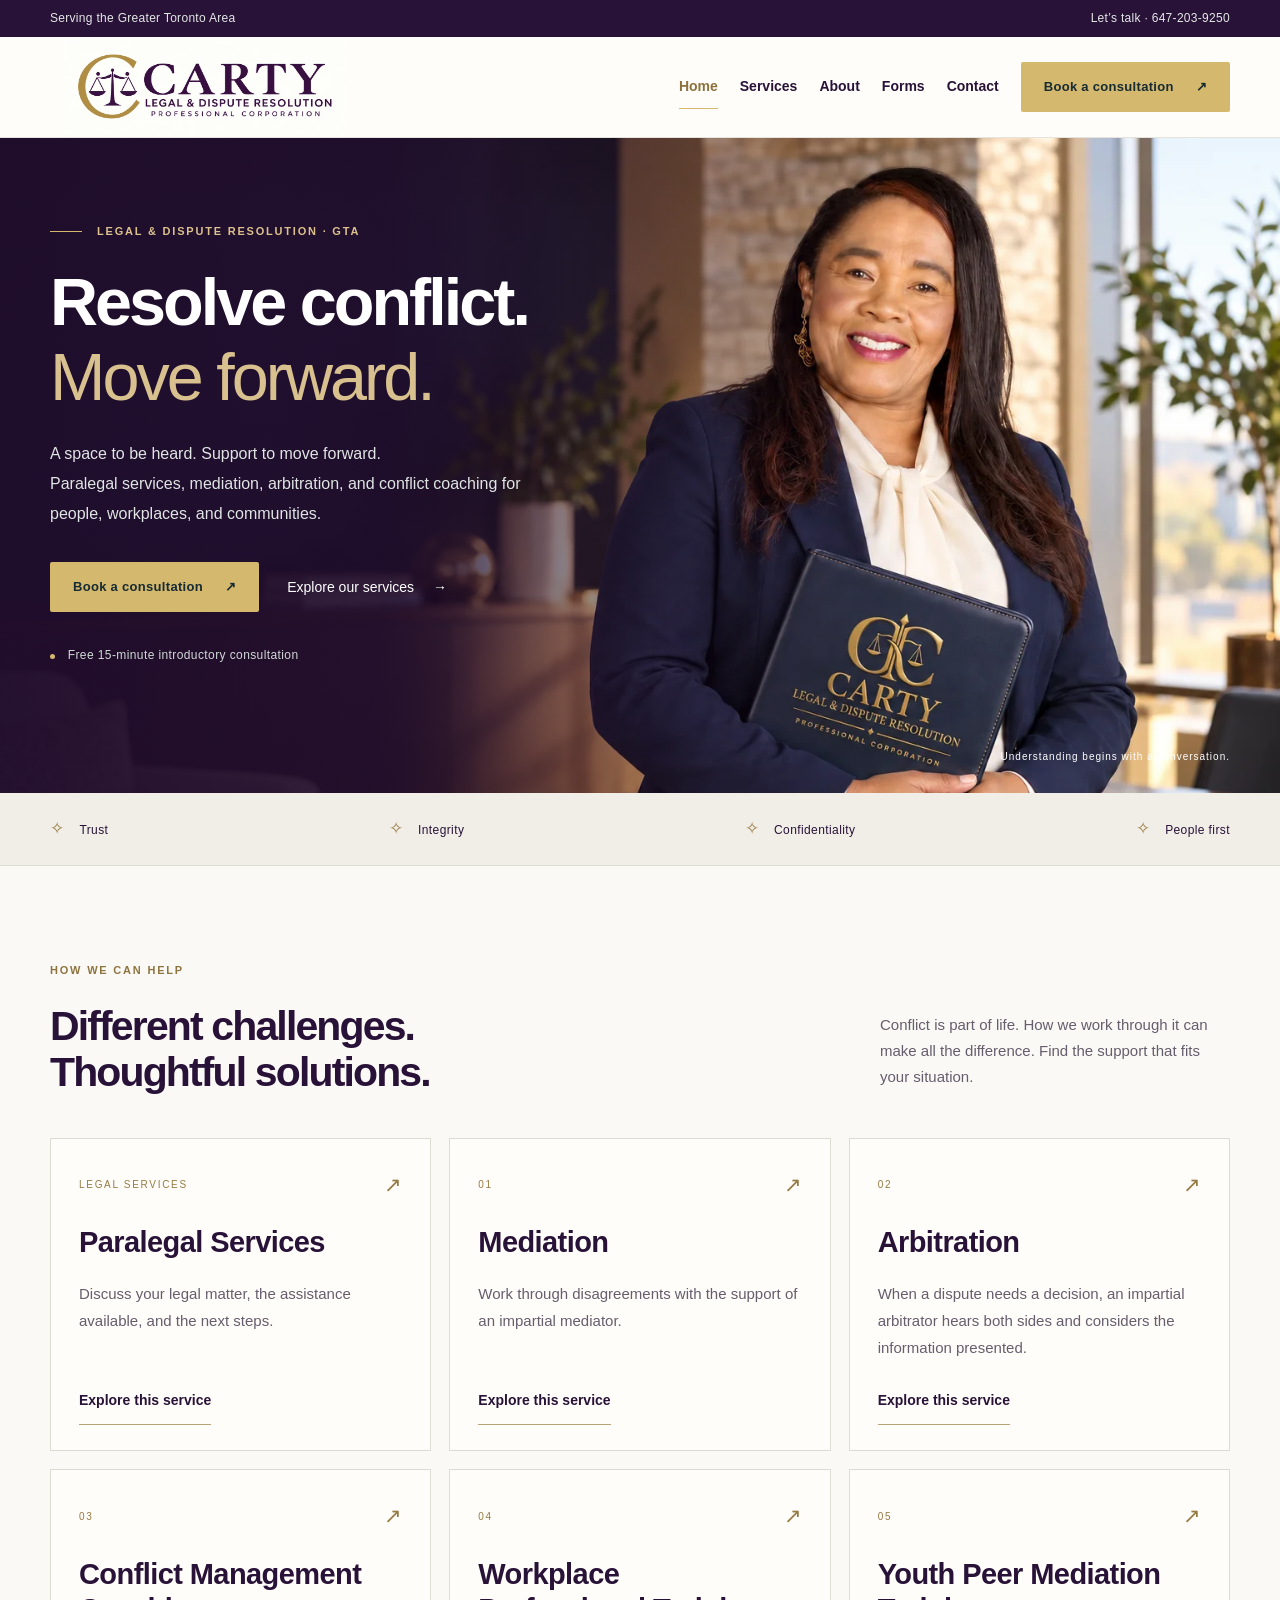
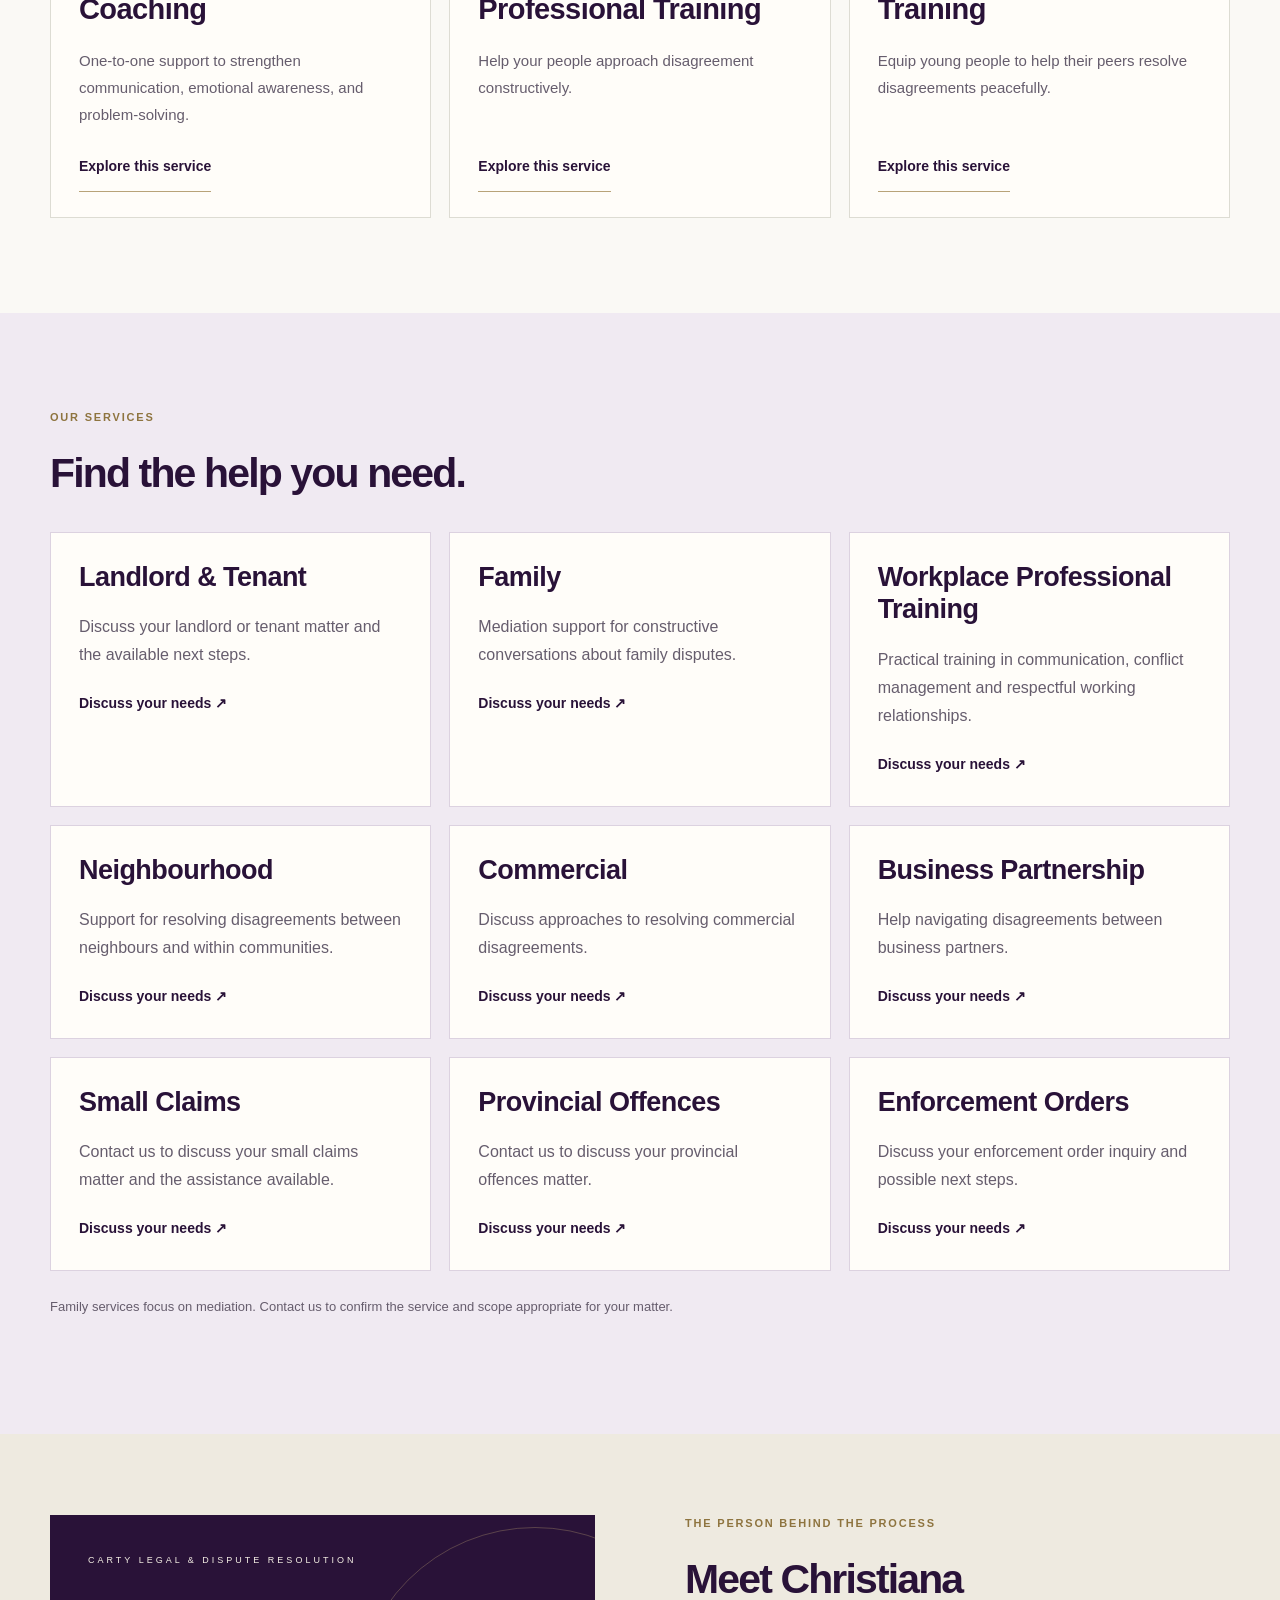
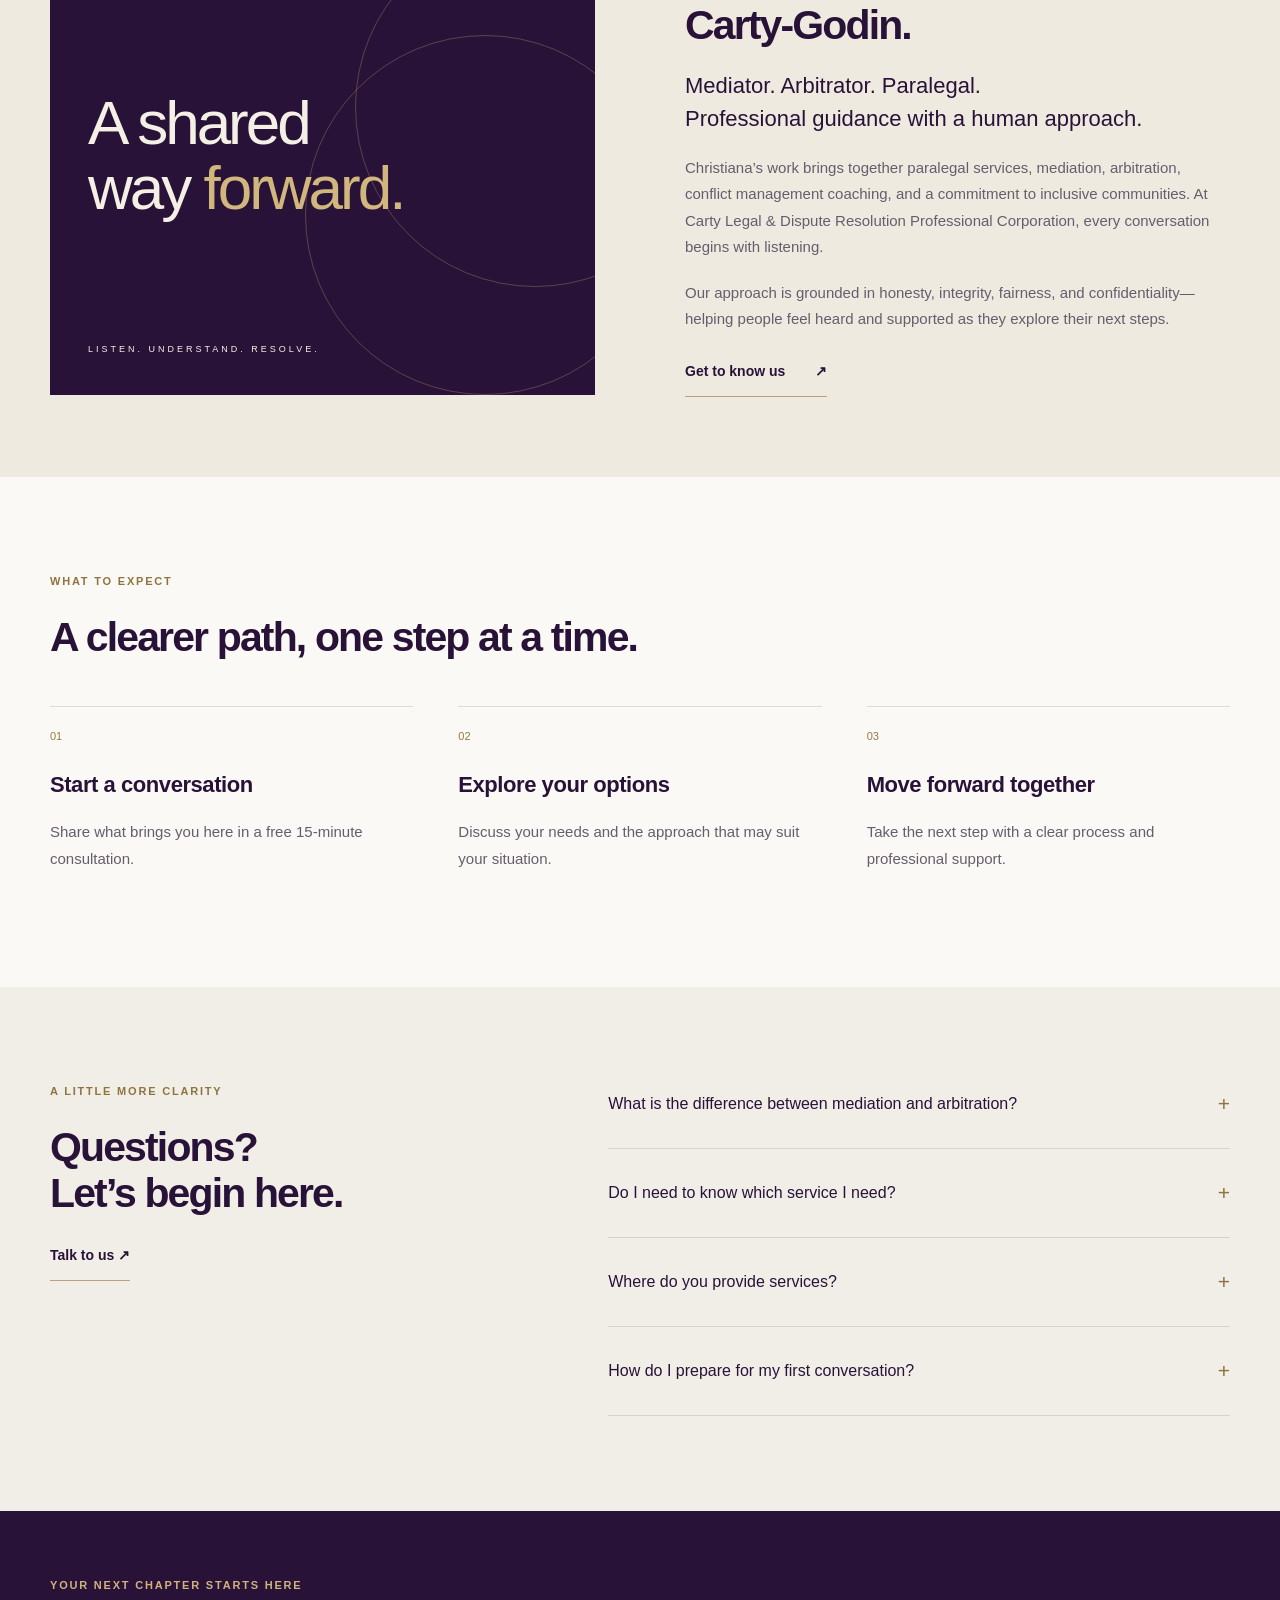
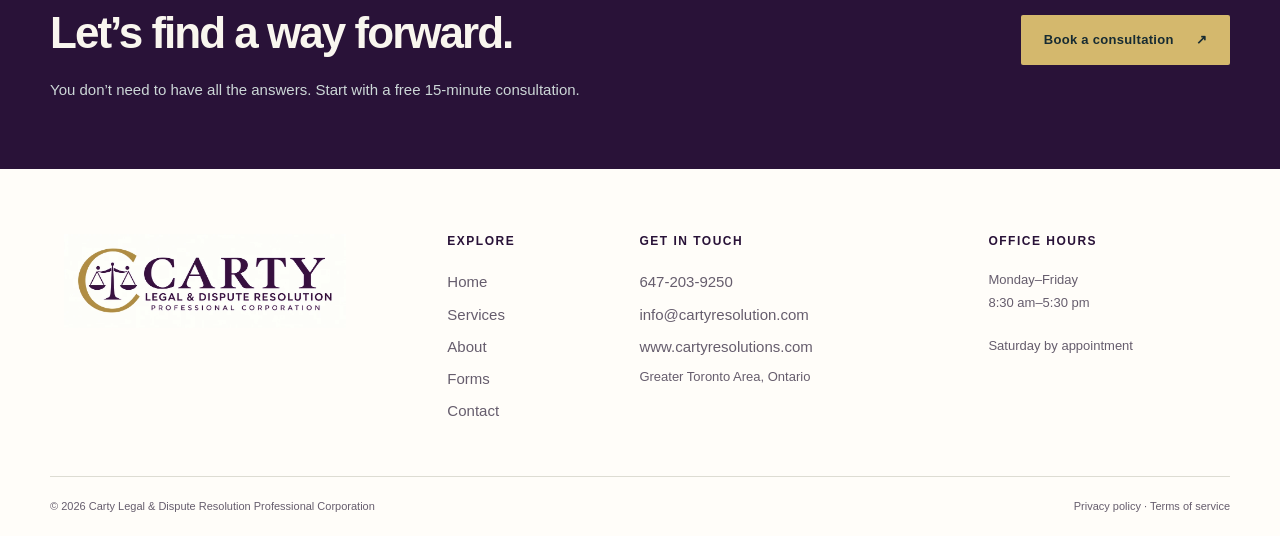
==== commit c2eca116: "Use compact horizontal logo and reduce header height" ====
--- a/index.html
+++ b/index.html
@@ -1 +1 @@
-<!doctype html><html lang="en"><head><meta charset="utf-8"><meta name="viewport" content="width=device-width,initial-scale=1"><title>Paralegal, Mediation & Dispute Resolution in the GTA | Carty Legal & Dispute Resolution</title><meta name="description" content="Paralegal services, mediation, arbitration, conflict coaching, workplace training and youth peer mediation across the Greater Toronto Area. Book a free 15-minute consultation."><meta name="theme-color" content="#142c35"><link rel="icon" href="./assets/favicon.svg" type="image/svg+xml"><link rel="stylesheet" href="./style.css?v=logo-3"><meta property="og:type" content="website"><meta property="og:locale" content="en_CA"><meta property="og:site_name" content="Carty Legal & Dispute Resolution Professional Corporation"><meta property="og:title" content="Mediation & Conflict Resolution in the GTA | Carty Legal & Dispute Resolution"><meta property="og:description" content="Mediation, arbitration, conflict coaching, workplace training and youth peer mediation across the Greater Toronto Area. Book a free 15-minute consultation."><meta name="twitter:card" content="summary"><script type="application/ld+json">{"@context":"https://schema.org","@type":"ProfessionalService","name":"Carty Legal & Dispute Resolution Professional Corporation","alternateName":"Carty Legal & Dispute Resolution","telephone":"+1-647-203-9250","email":"info@cartyresolution.com","areaServed":{"@type":"Place","name":"Greater Toronto Area, Ontario, Canada"},"hasOfferCatalog":{"@type":"OfferCatalog","name":"Dispute resolution services","itemListElement":[{"@type":"Offer","itemOffered":{"@type":"Service","name":"Paralegal Services"}},{"@type":"Offer","itemOffered":{"@type":"Service","name":"Mediation"}},{"@type":"Offer","itemOffered":{"@type":"Service","name":"Arbitration"}},{"@type":"Offer","itemOffered":{"@type":"Service","name":"Conflict Management Coaching"}},{"@type":"Offer","itemOffered":{"@type":"Service","name":"Workplace Professional Training"}},{"@type":"Offer","itemOffered":{"@type":"Service","name":"Youth Peer Mediation Training"}}]}}</script><link rel="canonical" href="https://takshvaghasiya.github.io/carty-resolution/"><meta property="og:url" content="https://takshvaghasiya.github.io/carty-resolution/"><meta property="og:image" content="https://takshvaghasiya.github.io/carty-resolution/assets/christiana-legal-banner.webp"></head><body><a class="skip" href="#main">Skip to content</a><div class="topbar"><div class="wrap"><span>Serving the Greater Toronto Area</span><a href="tel:+16472039250">Let’s talk · 647-203-9250</a></div></div><header><div class="wrap nav"><a class="brand" href="./" aria-label="Carty Legal & Dispute Resolution Professional Corporation home"><img class="brand-logo brand-logo-selected" src="./assets/carty-logo-selected.webp" alt="Carty Legal and Dispute Resolution Professional Corporation — gold C and purple scales" width="1536" height="1024"></a><button class="menu" aria-label="Open navigation" aria-expanded="false" aria-controls="main-navigation">☰</button><nav id="main-navigation" aria-label="Main navigation"><a href="./" aria-current="page">Home</a><a href="./services/" >Services</a><a href="./about/" >About</a><a href="./forms/" >Forms</a><a href="./contact/" >Contact</a></nav><button class="button gold" data-book>Book a consultation <span>↗</span></button></div></header><main id="main"><section class="hero"><div class="hero-photo" role="img" aria-label="AI-edited portrait of Christiana Carty-Godin holding a Carty Legal & Dispute Resolution portfolio"></div><div class="wrap hero-inner"><p class="eyebrow">LEGAL & DISPUTE RESOLUTION · GTA</p><h1>Resolve conflict.<br><em>Move forward.</em></h1><p>A space to be heard. Support to move forward.<br>Paralegal services, mediation, arbitration, and conflict coaching for people, workplaces, and communities.</p><div class="actions"><button class="button gold" data-book>Book a consultation <span>↗</span></button><a class="hero-link" href="./services/">Explore our services <span>→</span></a></div><div class="hero-note"><span class="dot"></span> Free 15-minute introductory consultation</div></div><div class="hero-caption">Understanding begins with a conversation.</div></section><div class="values-strip"><div class="wrap"><span>Trust</span><span>Integrity</span><span>Confidentiality</span><span>People first</span></div></div><section class="section"><div class="wrap"><div class="section-heading"><div><p class="eyebrow">HOW WE CAN HELP</p><h2>Different challenges.<br>Thoughtful solutions.</h2></div><p>Conflict is part of life. How we work through it can make all the difference. Find the support that fits your situation.</p></div><div class="service-grid"><a class="service-card" href="./services/#paralegal"><span class="card-top"><span class="number">LEGAL SERVICES</span><span class="arrow">↗</span></span><h3>Paralegal Services</h3><p>Discuss your legal matter, the assistance available, and the next steps.</p><span class="text-link">Explore this service</span></a><a class="service-card" href="./services/#mediation"><span class="card-top"><span class="number">01</span><span class="arrow">↗</span></span><h3>Mediation</h3><p>Work through disagreements with the support of an impartial mediator.</p><span class="text-link">Explore this service</span></a><a class="service-card" href="./services/#arbitration"><span class="card-top"><span class="number">02</span><span class="arrow">↗</span></span><h3>Arbitration</h3><p>When a dispute needs a decision, an impartial arbitrator hears both sides and considers the information presented.</p><span class="text-link">Explore this service</span></a><a class="service-card" href="./services/#coaching"><span class="card-top"><span class="number">03</span><span class="arrow">↗</span></span><h3>Conflict Management Coaching</h3><p>One-to-one support to strengthen communication, emotional awareness, and problem-solving.</p><span class="text-link">Explore this service</span></a><a class="service-card" href="./services/#workplace"><span class="card-top"><span class="number">04</span><span class="arrow">↗</span></span><h3>Workplace Professional Training</h3><p>Help your people approach disagreement constructively.</p><span class="text-link">Explore this service</span></a><a class="service-card" href="./services/#youth"><span class="card-top"><span class="number">05</span><span class="arrow">↗</span></span><h3>Youth Peer Mediation Training</h3><p>Equip young people to help their peers resolve disagreements peacefully.</p><span class="text-link">Explore this service</span></a></div></div></section><section class="section practice-section"><div class="wrap"><p class="eyebrow">OUR SERVICES</p><h2>Find the help you need.</h2><div class="practice-grid"><a class="practice-card" href="./services/#landlord-tenant"><h3>Landlord & Tenant</h3><p>Discuss your landlord or tenant matter and the available next steps.</p><span>Discuss your needs ↗</span></a><a class="practice-card" href="./services/#family"><h3>Family</h3><p>Mediation support for constructive conversations about family disputes.</p><span>Discuss your needs ↗</span></a><a class="practice-card" href="./services/#workplace"><h3>Workplace Professional Training</h3><p>Practical training in communication, conflict management and respectful working relationships.</p><span>Discuss your needs ↗</span></a><a class="practice-card" href="./services/#neighbourhood"><h3>Neighbourhood</h3><p>Support for resolving disagreements between neighbours and within communities.</p><span>Discuss your needs ↗</span></a><a class="practice-card" href="./services/#commercial"><h3>Commercial</h3><p>Discuss approaches to resolving commercial disagreements.</p><span>Discuss your needs ↗</span></a><a class="practice-card" href="./services/#business-partnership"><h3>Business Partnership</h3><p>Help navigating disagreements between business partners.</p><span>Discuss your needs ↗</span></a><a class="practice-card" href="./services/#small-claims"><h3>Small Claims</h3><p>Contact us to discuss your small claims matter and the assistance available.</p><span>Discuss your needs ↗</span></a><a class="practice-card" href="./services/#provincial-offences"><h3>Provincial Offences</h3><p>Contact us to discuss your provincial offences matter.</p><span>Discuss your needs ↗</span></a><a class="practice-card" href="./services/#enforcement-orders"><h3>Enforcement Orders</h3><p>Discuss your enforcement order inquiry and possible next steps.</p><span>Discuss your needs ↗</span></a></div><p class="scope-note">Family services focus on mediation. Contact us to confirm the service and scope appropriate for your matter.</p></div></section><section class="about-band"><div class="wrap about-grid"><div class="editorial-art"><span class="art-label">CARTY LEGAL & DISPUTE RESOLUTION</span><div class="circle c1"></div><div class="circle c2"></div><span class="art-word">A shared<br>way <em>forward.</em></span><span class="art-bottom">LISTEN. UNDERSTAND. RESOLVE.</span></div><div><p class="eyebrow">THE PERSON BEHIND THE PROCESS</p><h2>Meet Christiana<br>Carty-Godin.</h2><p class="lead">Mediator. Arbitrator. Paralegal.<br>Professional guidance with a human approach.</p><p>Christiana’s work brings together paralegal services, mediation, arbitration, conflict management coaching, and a commitment to inclusive communities. At Carty Legal & Dispute Resolution Professional Corporation, every conversation begins with listening.</p><p>Our approach is grounded in honesty, integrity, fairness, and confidentiality—helping people feel heard and supported as they explore their next steps.</p><a class="text-link" href="./about/">Get to know us <span>↗</span></a></div></div></section><section class="section process"><div class="wrap"><p class="eyebrow">WHAT TO EXPECT</p><h2>A clearer path, one step at a time.</h2><div class="steps"><article><span>01</span><h3>Start a conversation</h3><p>Share what brings you here in a free 15-minute consultation.</p></article><article><span>02</span><h3>Explore your options</h3><p>Discuss your needs and the approach that may suit your situation.</p></article><article><span>03</span><h3>Move forward together</h3><p>Take the next step with a clear process and professional support.</p></article></div></div></section><section class="faq section"><div class="wrap faq-grid"><div><p class="eyebrow">A LITTLE MORE CLARITY</p><h2>Questions?<br>Let’s begin here.</h2><a class="text-link" href="./contact/">Talk to us ↗</a></div><div><details><summary>What is the difference between mediation and arbitration?</summary><p>In mediation, an impartial mediator helps people communicate and explore an agreement together. In arbitration, an arbitrator hears both sides and makes a decision according to the agreed process.</p></details><details><summary>Do I need to know which service I need?</summary><p>No. Start with a consultation. We can discuss your situation and explain the available services so you can decide on your next step.</p></details><details><summary>Where do you provide services?</summary><p>We serve individuals, families, workplaces, and communities throughout the Greater Toronto Area. Contact us to discuss appointment arrangements.</p></details><details><summary>How do I prepare for my first conversation?</summary><p>Think about your main concerns and what you hope to achieve. You can also visit our Forms page. We will let you know which documents are relevant to your process.</p></details></div></div></section></main><section class="closing"><div class="wrap"><div><p class="eyebrow">YOUR NEXT CHAPTER STARTS HERE</p><h2>Let’s find a way forward.</h2><p>You don’t need to have all the answers. Start with a free 15-minute consultation.</p></div><button class="button gold" data-book>Book a consultation <span>↗</span></button></div></section><footer><div class="wrap footer-grid"><a class="brand" href="./" aria-label="Carty Legal & Dispute Resolution Professional Corporation home"><img class="brand-logo brand-logo-selected" src="./assets/carty-logo-selected.webp" alt="Carty Legal and Dispute Resolution Professional Corporation — gold C and purple scales" width="1536" height="1024"></a><div><h3>Explore</h3><a href="./">Home</a><a href="./services/">Services</a><a href="./about/">About</a><a href="./forms/">Forms</a><a href="./contact/">Contact</a></div><div><h3>Get in touch</h3><a href="tel:+16472039250">647-203-9250</a><a href="mailto:info@cartyresolution.com">info@cartyresolution.com</a><a href="https://www.cartyresolutions.com/">www.cartyresolutions.com</a><p>Greater Toronto Area, Ontario</p></div><div><h3>Office hours</h3><p>Monday–Friday<br>8:30 am–5:30 pm</p><p>Saturday by appointment</p></div></div><div class="wrap copyright"><span>© 2026 Carty Legal & Dispute Resolution Professional Corporation</span><span><a href="https://www.crisdisputeresolution.com/privacy-policy">Privacy policy</a> · <a href="https://www.crisdisputeresolution.com/terms-of-service">Terms of service</a></span></div></footer><dialog id="booking"><button class="close" aria-label="Close consultation panel">×</button><p class="eyebrow">BOOK A CONSULTATION</p><h2>Choose a preferred date.</h2><p>Request a free 15-minute introductory consultation. Your appointment is confirmed only after we reply.</p><form id="appointment-form"><label>Your name<input name="name" autocomplete="name" required></label><label>Email address<input name="email" type="email" autocomplete="email" required></label><div class="appointment-fields"><label>Preferred date<input type="date" name="date" required></label><label>Preferred time<select name="time" required><option value="">Choose a time</option><option>08:30</option><option>09:00</option><option>09:30</option><option>10:00</option><option>10:30</option><option>11:00</option><option>11:30</option><option>12:00</option><option>12:30</option><option>13:00</option><option>13:30</option><option>14:00</option><option>14:30</option><option>15:00</option><option>15:30</option><option>16:00</option><option>16:30</option><option>17:00</option></select></label></div><p class="fine">Times are in Toronto time (Eastern). These are preferred times, not live availability.</p><label>What would you like help with?<select name="service"><option>General consultation</option><option>Mediation</option><option>Arbitration</option><option>Paralegal Services</option><option>Landlord & Tenant</option><option>Family</option><option>Workplace Professional Training</option><option>Neighbourhood</option><option>Commercial</option><option>Business Partnership</option><option>Small Claims</option><option>Provincial Offences</option><option>Enforcement Orders</option></select></label><button class="button gold" type="submit">Prepare appointment email ↗</button><p class="fine" id="appointment-status" role="status">Your email app opens with a draft for you to review and send.</p></form><a class="text-link" href="tel:+16472039250">Or call 647-203-9250 ↗</a></dialog><script src="./app.js?v=logo-3"></script></body></html>+<!doctype html><html lang="en"><head><meta charset="utf-8"><meta name="viewport" content="width=device-width,initial-scale=1"><title>Paralegal, Mediation & Dispute Resolution in the GTA | Carty Legal & Dispute Resolution</title><meta name="description" content="Paralegal services, mediation, arbitration, conflict coaching, workplace training and youth peer mediation across the Greater Toronto Area. Book a free 15-minute consultation."><meta name="theme-color" content="#142c35"><link rel="icon" href="./assets/favicon.svg" type="image/svg+xml"><link rel="stylesheet" href="./style.css?v=logo-4"><meta property="og:type" content="website"><meta property="og:locale" content="en_CA"><meta property="og:site_name" content="Carty Legal & Dispute Resolution Professional Corporation"><meta property="og:title" content="Mediation & Conflict Resolution in the GTA | Carty Legal & Dispute Resolution"><meta property="og:description" content="Mediation, arbitration, conflict coaching, workplace training and youth peer mediation across the Greater Toronto Area. Book a free 15-minute consultation."><meta name="twitter:card" content="summary"><script type="application/ld+json">{"@context":"https://schema.org","@type":"ProfessionalService","name":"Carty Legal & Dispute Resolution Professional Corporation","alternateName":"Carty Legal & Dispute Resolution","telephone":"+1-647-203-9250","email":"info@cartyresolution.com","areaServed":{"@type":"Place","name":"Greater Toronto Area, Ontario, Canada"},"hasOfferCatalog":{"@type":"OfferCatalog","name":"Dispute resolution services","itemListElement":[{"@type":"Offer","itemOffered":{"@type":"Service","name":"Paralegal Services"}},{"@type":"Offer","itemOffered":{"@type":"Service","name":"Mediation"}},{"@type":"Offer","itemOffered":{"@type":"Service","name":"Arbitration"}},{"@type":"Offer","itemOffered":{"@type":"Service","name":"Conflict Management Coaching"}},{"@type":"Offer","itemOffered":{"@type":"Service","name":"Workplace Professional Training"}},{"@type":"Offer","itemOffered":{"@type":"Service","name":"Youth Peer Mediation Training"}}]}}</script><link rel="canonical" href="https://takshvaghasiya.github.io/carty-resolution/"><meta property="og:url" content="https://takshvaghasiya.github.io/carty-resolution/"><meta property="og:image" content="https://takshvaghasiya.github.io/carty-resolution/assets/christiana-legal-banner.webp"></head><body><a class="skip" href="#main">Skip to content</a><div class="topbar"><div class="wrap"><span>Serving the Greater Toronto Area</span><a href="tel:+16472039250">Let’s talk · 647-203-9250</a></div></div><header><div class="wrap nav"><a class="brand" href="./" aria-label="Carty Legal & Dispute Resolution Professional Corporation home"><img class="brand-logo brand-logo-selected" src="./assets/carty-logo-horizontal.webp" alt="Carty Legal and Dispute Resolution Professional Corporation — gold C and purple scales" width="2172" height="724"></a><button class="menu" aria-label="Open navigation" aria-expanded="false" aria-controls="main-navigation">☰</button><nav id="main-navigation" aria-label="Main navigation"><a href="./" aria-current="page">Home</a><a href="./services/" >Services</a><a href="./about/" >About</a><a href="./forms/" >Forms</a><a href="./contact/" >Contact</a></nav><button class="button gold" data-book>Book a consultation <span>↗</span></button></div></header><main id="main"><section class="hero"><div class="hero-photo" role="img" aria-label="AI-edited portrait of Christiana Carty-Godin holding a Carty Legal & Dispute Resolution portfolio"></div><div class="wrap hero-inner"><p class="eyebrow">LEGAL & DISPUTE RESOLUTION · GTA</p><h1>Resolve conflict.<br><em>Move forward.</em></h1><p>A space to be heard. Support to move forward.<br>Paralegal services, mediation, arbitration, and conflict coaching for people, workplaces, and communities.</p><div class="actions"><button class="button gold" data-book>Book a consultation <span>↗</span></button><a class="hero-link" href="./services/">Explore our services <span>→</span></a></div><div class="hero-note"><span class="dot"></span> Free 15-minute introductory consultation</div></div><div class="hero-caption">Understanding begins with a conversation.</div></section><div class="values-strip"><div class="wrap"><span>Trust</span><span>Integrity</span><span>Confidentiality</span><span>People first</span></div></div><section class="section"><div class="wrap"><div class="section-heading"><div><p class="eyebrow">HOW WE CAN HELP</p><h2>Different challenges.<br>Thoughtful solutions.</h2></div><p>Conflict is part of life. How we work through it can make all the difference. Find the support that fits your situation.</p></div><div class="service-grid"><a class="service-card" href="./services/#paralegal"><span class="card-top"><span class="number">LEGAL SERVICES</span><span class="arrow">↗</span></span><h3>Paralegal Services</h3><p>Discuss your legal matter, the assistance available, and the next steps.</p><span class="text-link">Explore this service</span></a><a class="service-card" href="./services/#mediation"><span class="card-top"><span class="number">01</span><span class="arrow">↗</span></span><h3>Mediation</h3><p>Work through disagreements with the support of an impartial mediator.</p><span class="text-link">Explore this service</span></a><a class="service-card" href="./services/#arbitration"><span class="card-top"><span class="number">02</span><span class="arrow">↗</span></span><h3>Arbitration</h3><p>When a dispute needs a decision, an impartial arbitrator hears both sides and considers the information presented.</p><span class="text-link">Explore this service</span></a><a class="service-card" href="./services/#coaching"><span class="card-top"><span class="number">03</span><span class="arrow">↗</span></span><h3>Conflict Management Coaching</h3><p>One-to-one support to strengthen communication, emotional awareness, and problem-solving.</p><span class="text-link">Explore this service</span></a><a class="service-card" href="./services/#workplace"><span class="card-top"><span class="number">04</span><span class="arrow">↗</span></span><h3>Workplace Professional Training</h3><p>Help your people approach disagreement constructively.</p><span class="text-link">Explore this service</span></a><a class="service-card" href="./services/#youth"><span class="card-top"><span class="number">05</span><span class="arrow">↗</span></span><h3>Youth Peer Mediation Training</h3><p>Equip young people to help their peers resolve disagreements peacefully.</p><span class="text-link">Explore this service</span></a></div></div></section><section class="section practice-section"><div class="wrap"><p class="eyebrow">OUR SERVICES</p><h2>Find the help you need.</h2><div class="practice-grid"><a class="practice-card" href="./services/#landlord-tenant"><h3>Landlord & Tenant</h3><p>Discuss your landlord or tenant matter and the available next steps.</p><span>Discuss your needs ↗</span></a><a class="practice-card" href="./services/#family"><h3>Family</h3><p>Mediation support for constructive conversations about family disputes.</p><span>Discuss your needs ↗</span></a><a class="practice-card" href="./services/#workplace"><h3>Workplace Professional Training</h3><p>Practical training in communication, conflict management and respectful working relationships.</p><span>Discuss your needs ↗</span></a><a class="practice-card" href="./services/#neighbourhood"><h3>Neighbourhood</h3><p>Support for resolving disagreements between neighbours and within communities.</p><span>Discuss your needs ↗</span></a><a class="practice-card" href="./services/#commercial"><h3>Commercial</h3><p>Discuss approaches to resolving commercial disagreements.</p><span>Discuss your needs ↗</span></a><a class="practice-card" href="./services/#business-partnership"><h3>Business Partnership</h3><p>Help navigating disagreements between business partners.</p><span>Discuss your needs ↗</span></a><a class="practice-card" href="./services/#small-claims"><h3>Small Claims</h3><p>Contact us to discuss your small claims matter and the assistance available.</p><span>Discuss your needs ↗</span></a><a class="practice-card" href="./services/#provincial-offences"><h3>Provincial Offences</h3><p>Contact us to discuss your provincial offences matter.</p><span>Discuss your needs ↗</span></a><a class="practice-card" href="./services/#enforcement-orders"><h3>Enforcement Orders</h3><p>Discuss your enforcement order inquiry and possible next steps.</p><span>Discuss your needs ↗</span></a></div><p class="scope-note">Family services focus on mediation. Contact us to confirm the service and scope appropriate for your matter.</p></div></section><section class="about-band"><div class="wrap about-grid"><div class="editorial-art"><span class="art-label">CARTY LEGAL & DISPUTE RESOLUTION</span><div class="circle c1"></div><div class="circle c2"></div><span class="art-word">A shared<br>way <em>forward.</em></span><span class="art-bottom">LISTEN. UNDERSTAND. RESOLVE.</span></div><div><p class="eyebrow">THE PERSON BEHIND THE PROCESS</p><h2>Meet Christiana<br>Carty-Godin.</h2><p class="lead">Mediator. Arbitrator. Paralegal.<br>Professional guidance with a human approach.</p><p>Christiana’s work brings together paralegal services, mediation, arbitration, conflict management coaching, and a commitment to inclusive communities. At Carty Legal & Dispute Resolution Professional Corporation, every conversation begins with listening.</p><p>Our approach is grounded in honesty, integrity, fairness, and confidentiality—helping people feel heard and supported as they explore their next steps.</p><a class="text-link" href="./about/">Get to know us <span>↗</span></a></div></div></section><section class="section process"><div class="wrap"><p class="eyebrow">WHAT TO EXPECT</p><h2>A clearer path, one step at a time.</h2><div class="steps"><article><span>01</span><h3>Start a conversation</h3><p>Share what brings you here in a free 15-minute consultation.</p></article><article><span>02</span><h3>Explore your options</h3><p>Discuss your needs and the approach that may suit your situation.</p></article><article><span>03</span><h3>Move forward together</h3><p>Take the next step with a clear process and professional support.</p></article></div></div></section><section class="faq section"><div class="wrap faq-grid"><div><p class="eyebrow">A LITTLE MORE CLARITY</p><h2>Questions?<br>Let’s begin here.</h2><a class="text-link" href="./contact/">Talk to us ↗</a></div><div><details><summary>What is the difference between mediation and arbitration?</summary><p>In mediation, an impartial mediator helps people communicate and explore an agreement together. In arbitration, an arbitrator hears both sides and makes a decision according to the agreed process.</p></details><details><summary>Do I need to know which service I need?</summary><p>No. Start with a consultation. We can discuss your situation and explain the available services so you can decide on your next step.</p></details><details><summary>Where do you provide services?</summary><p>We serve individuals, families, workplaces, and communities throughout the Greater Toronto Area. Contact us to discuss appointment arrangements.</p></details><details><summary>How do I prepare for my first conversation?</summary><p>Think about your main concerns and what you hope to achieve. You can also visit our Forms page. We will let you know which documents are relevant to your process.</p></details></div></div></section></main><section class="closing"><div class="wrap"><div><p class="eyebrow">YOUR NEXT CHAPTER STARTS HERE</p><h2>Let’s find a way forward.</h2><p>You don’t need to have all the answers. Start with a free 15-minute consultation.</p></div><button class="button gold" data-book>Book a consultation <span>↗</span></button></div></section><footer><div class="wrap footer-grid"><a class="brand" href="./" aria-label="Carty Legal & Dispute Resolution Professional Corporation home"><img class="brand-logo brand-logo-selected" src="./assets/carty-logo-horizontal.webp" alt="Carty Legal and Dispute Resolution Professional Corporation — gold C and purple scales" width="2172" height="724"></a><div><h3>Explore</h3><a href="./">Home</a><a href="./services/">Services</a><a href="./about/">About</a><a href="./forms/">Forms</a><a href="./contact/">Contact</a></div><div><h3>Get in touch</h3><a href="tel:+16472039250">647-203-9250</a><a href="mailto:info@cartyresolution.com">info@cartyresolution.com</a><a href="https://www.cartyresolutions.com/">www.cartyresolutions.com</a><p>Greater Toronto Area, Ontario</p></div><div><h3>Office hours</h3><p>Monday–Friday<br>8:30 am–5:30 pm</p><p>Saturday by appointment</p></div></div><div class="wrap copyright"><span>© 2026 Carty Legal & Dispute Resolution Professional Corporation</span><span><a href="https://www.crisdisputeresolution.com/privacy-policy">Privacy policy</a> · <a href="https://www.crisdisputeresolution.com/terms-of-service">Terms of service</a></span></div></footer><dialog id="booking"><button class="close" aria-label="Close consultation panel">×</button><p class="eyebrow">BOOK A CONSULTATION</p><h2>Choose a preferred date.</h2><p>Request a free 15-minute introductory consultation. Your appointment is confirmed only after we reply.</p><form id="appointment-form"><label>Your name<input name="name" autocomplete="name" required></label><label>Email address<input name="email" type="email" autocomplete="email" required></label><div class="appointment-fields"><label>Preferred date<input type="date" name="date" required></label><label>Preferred time<select name="time" required><option value="">Choose a time</option><option>08:30</option><option>09:00</option><option>09:30</option><option>10:00</option><option>10:30</option><option>11:00</option><option>11:30</option><option>12:00</option><option>12:30</option><option>13:00</option><option>13:30</option><option>14:00</option><option>14:30</option><option>15:00</option><option>15:30</option><option>16:00</option><option>16:30</option><option>17:00</option></select></label></div><p class="fine">Times are in Toronto time (Eastern). These are preferred times, not live availability.</p><label>What would you like help with?<select name="service"><option>General consultation</option><option>Mediation</option><option>Arbitration</option><option>Paralegal Services</option><option>Landlord & Tenant</option><option>Family</option><option>Workplace Professional Training</option><option>Neighbourhood</option><option>Commercial</option><option>Business Partnership</option><option>Small Claims</option><option>Provincial Offences</option><option>Enforcement Orders</option></select></label><button class="button gold" type="submit">Prepare appointment email ↗</button><p class="fine" id="appointment-status" role="status">Your email app opens with a draft for you to review and send.</p></form><a class="text-link" href="tel:+16472039250">Or call 647-203-9250 ↗</a></dialog><script src="./app.js?v=logo-4"></script></body></html>
--- a/style.css
+++ b/style.css
@@ -14,3 +14,6 @@
 .brand .brand-logo-selected{width:255px;height:100px;object-fit:contain;border-radius:0}.footer-grid .brand .brand-logo-selected{width:250px;height:165px}.nav{min-height:116px}@media(max-width:1100px){.brand .brand-logo-selected{width:220px;height:96px}}@media(max-width:600px){.brand .brand-logo-selected{width:220px;height:100px}.nav{min-height:110px}.footer-grid .brand .brand-logo-selected{width:250px;height:166px}}
 
 .brand .brand-logo-selected{width:225px;height:138px}.nav{min-height:154px}@media(max-width:600px){.brand .brand-logo-selected{width:195px;height:122px}.nav{min-height:136px}}
+
+/* Compact horizontal logo */
+.brand .brand-logo-selected,.footer-grid .brand .brand-logo-selected{width:310px;height:94px;object-fit:contain}.nav{min-height:100px}.brand{max-width:330px}@media(max-width:1100px){.brand .brand-logo-selected{width:265px;height:82px}.nav{min-height:94px}}@media(max-width:800px){.brand .brand-logo-selected{width:280px;height:84px}.nav{min-height:94px}}@media(max-width:600px){.brand .brand-logo-selected{width:245px;height:76px}.nav{min-height:86px}.footer-grid .brand .brand-logo-selected{width:280px;height:90px}}
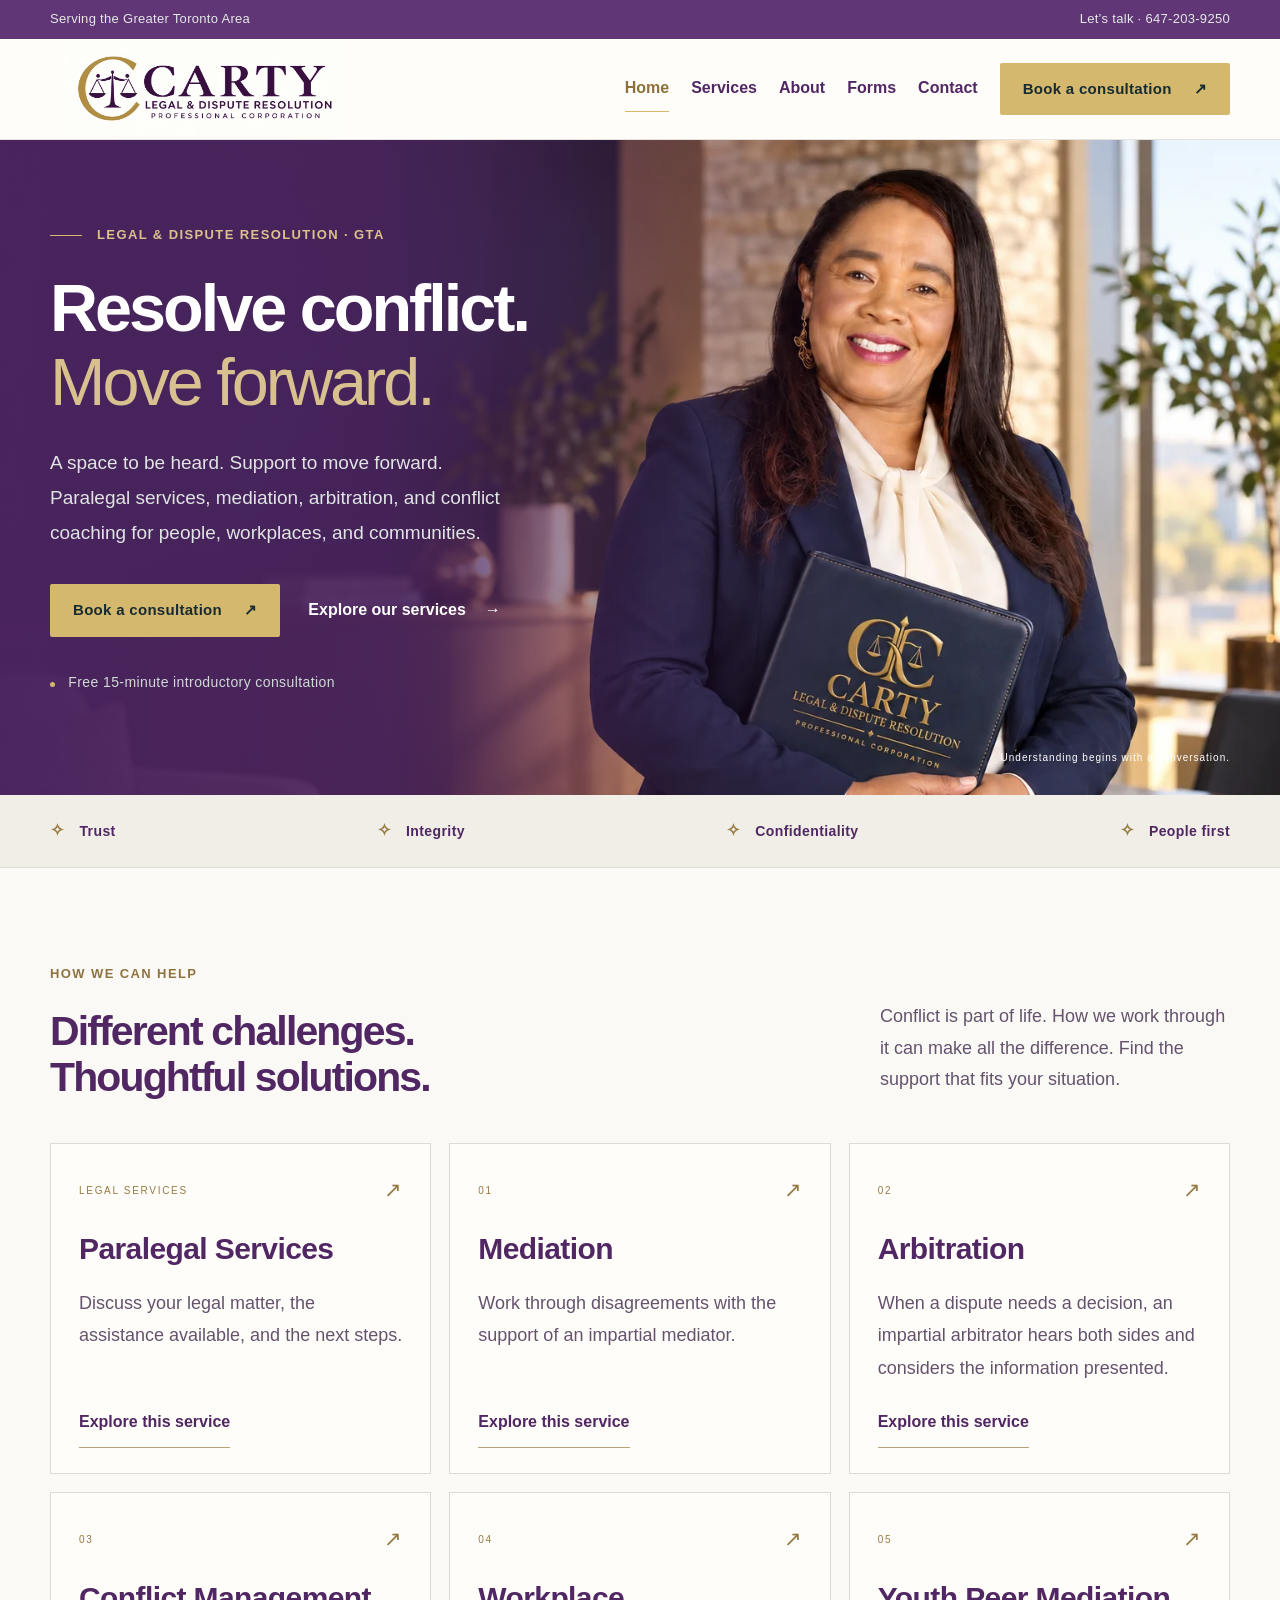
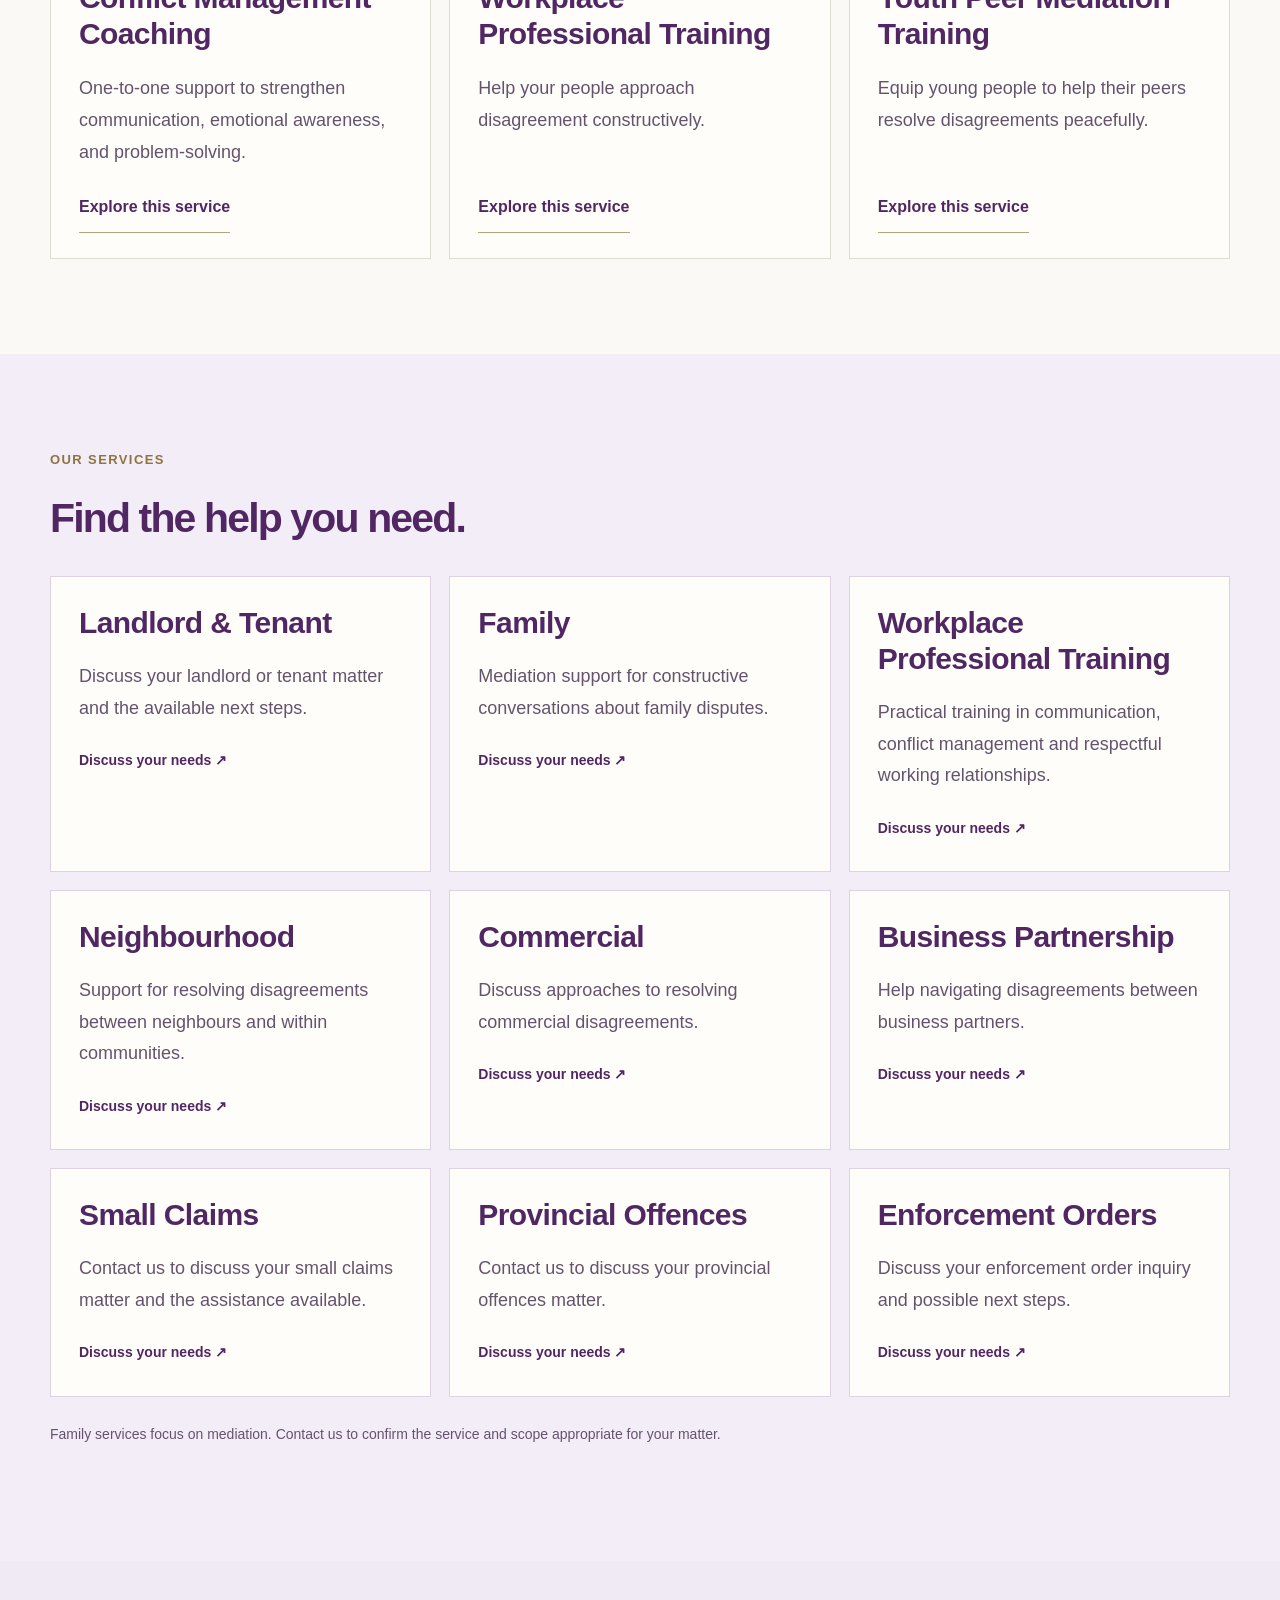
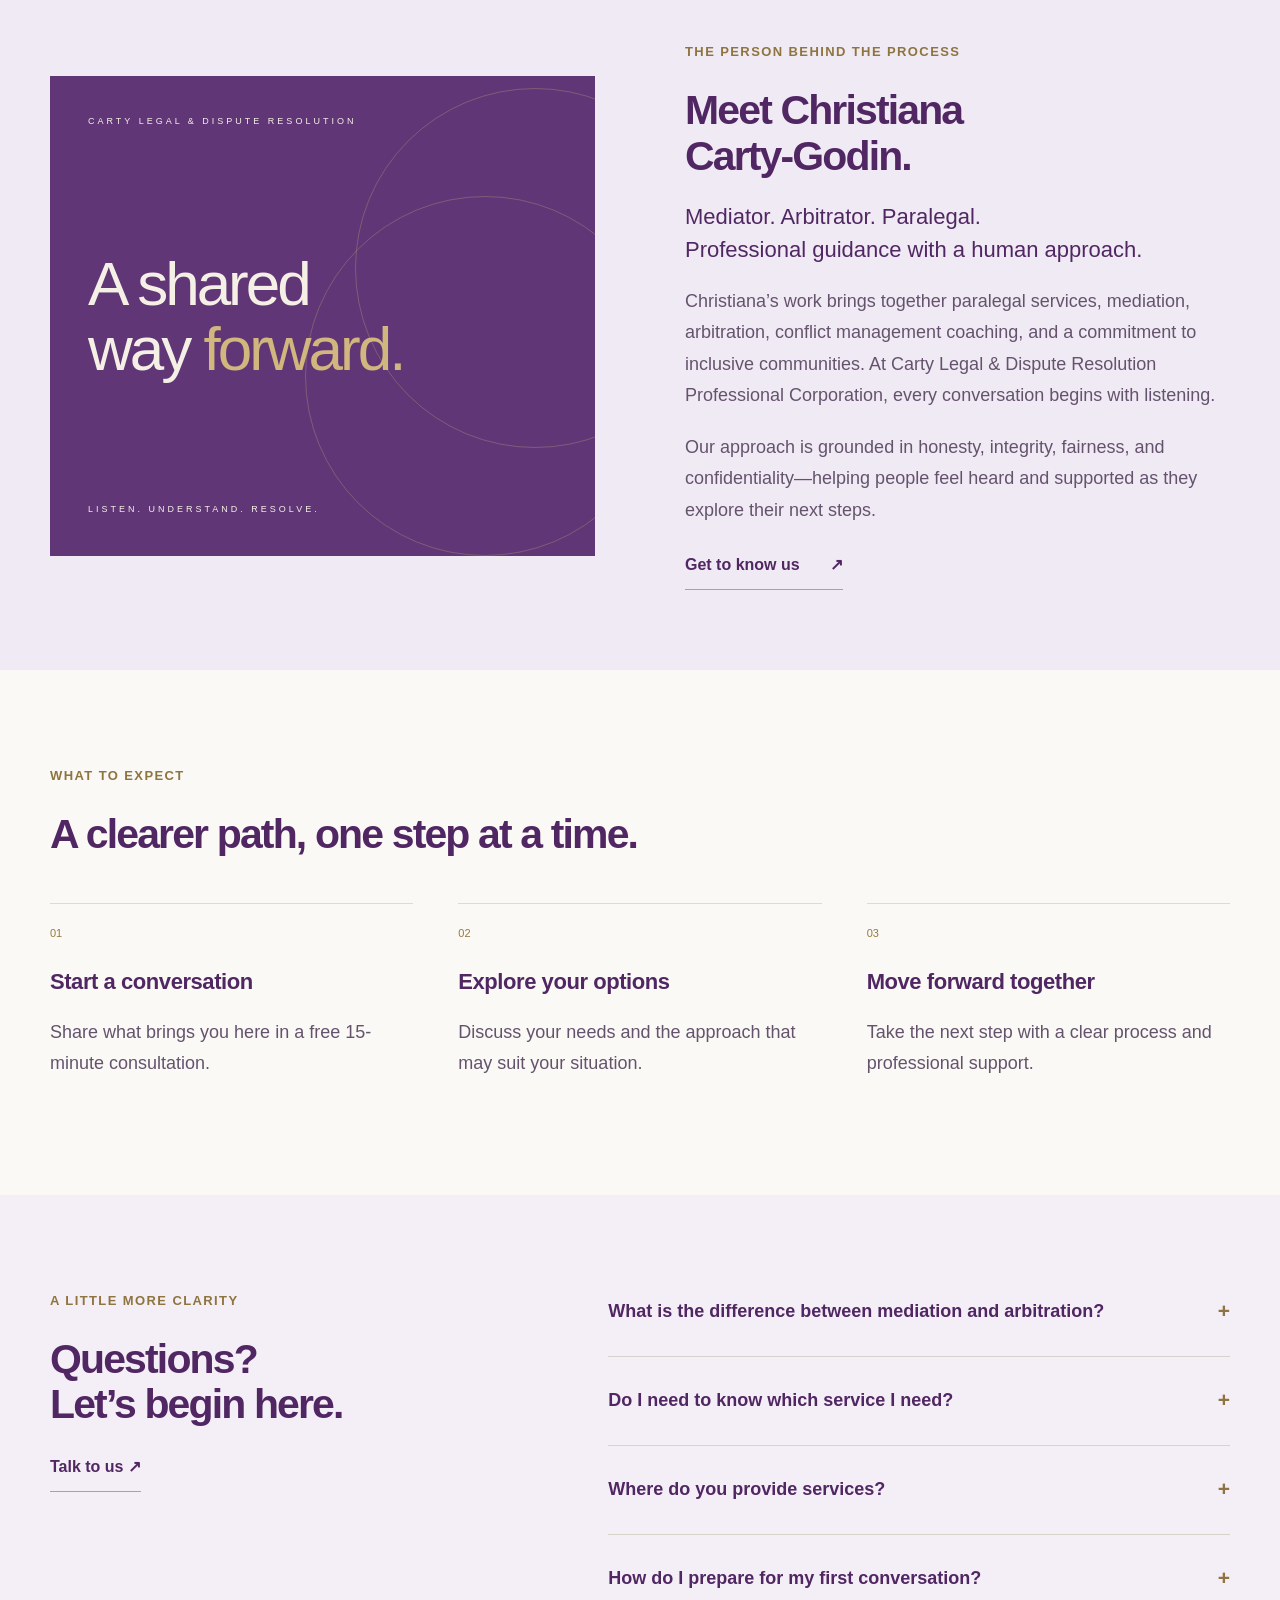
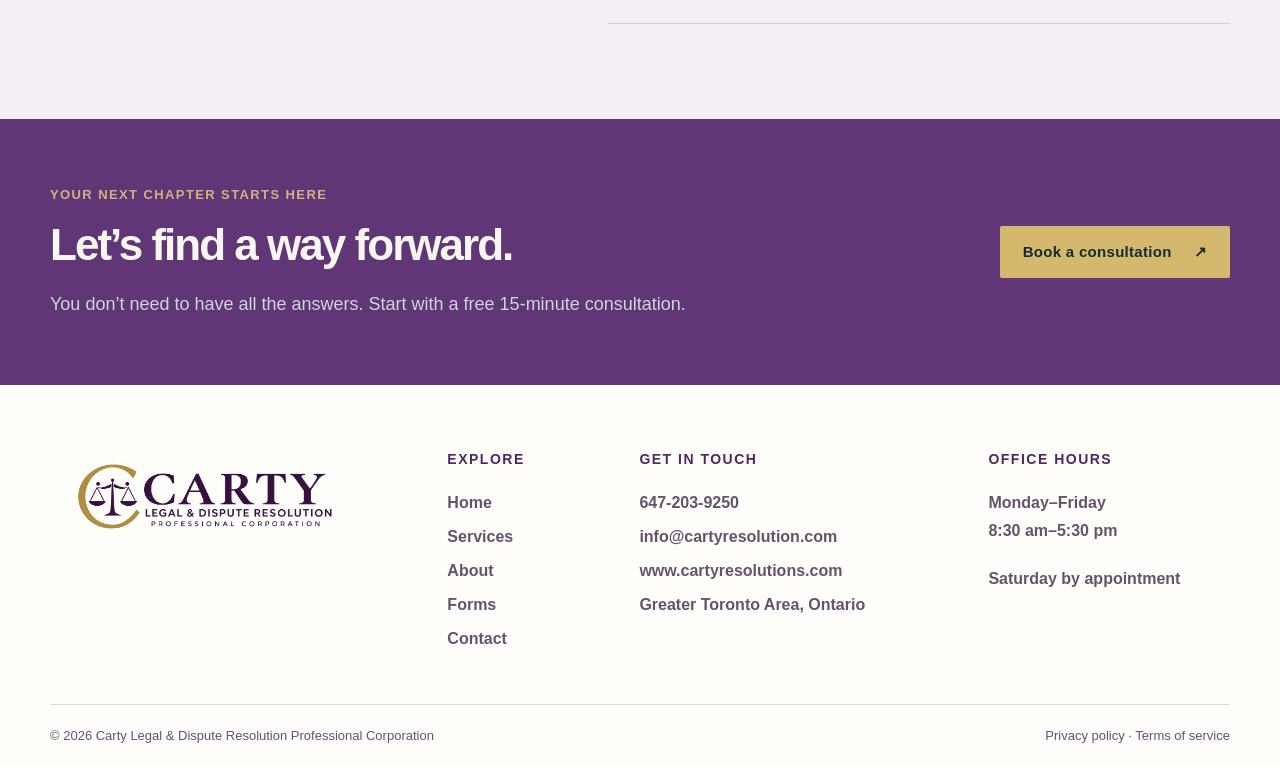
==== commit 0daf05b6: "Enlarge and strengthen text and lighten purple palette" ====
--- a/index.html
+++ b/index.html
@@ -1 +1 @@
-<!doctype html><html lang="en"><head><meta charset="utf-8"><meta name="viewport" content="width=device-width,initial-scale=1"><title>Paralegal, Mediation & Dispute Resolution in the GTA | Carty Legal & Dispute Resolution</title><meta name="description" content="Paralegal services, mediation, arbitration, conflict coaching, workplace training and youth peer mediation across the Greater Toronto Area. Book a free 15-minute consultation."><meta name="theme-color" content="#142c35"><link rel="icon" href="./assets/favicon.svg" type="image/svg+xml"><link rel="stylesheet" href="./style.css?v=logo-4"><meta property="og:type" content="website"><meta property="og:locale" content="en_CA"><meta property="og:site_name" content="Carty Legal & Dispute Resolution Professional Corporation"><meta property="og:title" content="Mediation & Conflict Resolution in the GTA | Carty Legal & Dispute Resolution"><meta property="og:description" content="Mediation, arbitration, conflict coaching, workplace training and youth peer mediation across the Greater Toronto Area. Book a free 15-minute consultation."><meta name="twitter:card" content="summary"><script type="application/ld+json">{"@context":"https://schema.org","@type":"ProfessionalService","name":"Carty Legal & Dispute Resolution Professional Corporation","alternateName":"Carty Legal & Dispute Resolution","telephone":"+1-647-203-9250","email":"info@cartyresolution.com","areaServed":{"@type":"Place","name":"Greater Toronto Area, Ontario, Canada"},"hasOfferCatalog":{"@type":"OfferCatalog","name":"Dispute resolution services","itemListElement":[{"@type":"Offer","itemOffered":{"@type":"Service","name":"Paralegal Services"}},{"@type":"Offer","itemOffered":{"@type":"Service","name":"Mediation"}},{"@type":"Offer","itemOffered":{"@type":"Service","name":"Arbitration"}},{"@type":"Offer","itemOffered":{"@type":"Service","name":"Conflict Management Coaching"}},{"@type":"Offer","itemOffered":{"@type":"Service","name":"Workplace Professional Training"}},{"@type":"Offer","itemOffered":{"@type":"Service","name":"Youth Peer Mediation Training"}}]}}</script><link rel="canonical" href="https://takshvaghasiya.github.io/carty-resolution/"><meta property="og:url" content="https://takshvaghasiya.github.io/carty-resolution/"><meta property="og:image" content="https://takshvaghasiya.github.io/carty-resolution/assets/christiana-legal-banner.webp"></head><body><a class="skip" href="#main">Skip to content</a><div class="topbar"><div class="wrap"><span>Serving the Greater Toronto Area</span><a href="tel:+16472039250">Let’s talk · 647-203-9250</a></div></div><header><div class="wrap nav"><a class="brand" href="./" aria-label="Carty Legal & Dispute Resolution Professional Corporation home"><img class="brand-logo brand-logo-selected" src="./assets/carty-logo-horizontal.webp" alt="Carty Legal and Dispute Resolution Professional Corporation — gold C and purple scales" width="2172" height="724"></a><button class="menu" aria-label="Open navigation" aria-expanded="false" aria-controls="main-navigation">☰</button><nav id="main-navigation" aria-label="Main navigation"><a href="./" aria-current="page">Home</a><a href="./services/" >Services</a><a href="./about/" >About</a><a href="./forms/" >Forms</a><a href="./contact/" >Contact</a></nav><button class="button gold" data-book>Book a consultation <span>↗</span></button></div></header><main id="main"><section class="hero"><div class="hero-photo" role="img" aria-label="AI-edited portrait of Christiana Carty-Godin holding a Carty Legal & Dispute Resolution portfolio"></div><div class="wrap hero-inner"><p class="eyebrow">LEGAL & DISPUTE RESOLUTION · GTA</p><h1>Resolve conflict.<br><em>Move forward.</em></h1><p>A space to be heard. Support to move forward.<br>Paralegal services, mediation, arbitration, and conflict coaching for people, workplaces, and communities.</p><div class="actions"><button class="button gold" data-book>Book a consultation <span>↗</span></button><a class="hero-link" href="./services/">Explore our services <span>→</span></a></div><div class="hero-note"><span class="dot"></span> Free 15-minute introductory consultation</div></div><div class="hero-caption">Understanding begins with a conversation.</div></section><div class="values-strip"><div class="wrap"><span>Trust</span><span>Integrity</span><span>Confidentiality</span><span>People first</span></div></div><section class="section"><div class="wrap"><div class="section-heading"><div><p class="eyebrow">HOW WE CAN HELP</p><h2>Different challenges.<br>Thoughtful solutions.</h2></div><p>Conflict is part of life. How we work through it can make all the difference. Find the support that fits your situation.</p></div><div class="service-grid"><a class="service-card" href="./services/#paralegal"><span class="card-top"><span class="number">LEGAL SERVICES</span><span class="arrow">↗</span></span><h3>Paralegal Services</h3><p>Discuss your legal matter, the assistance available, and the next steps.</p><span class="text-link">Explore this service</span></a><a class="service-card" href="./services/#mediation"><span class="card-top"><span class="number">01</span><span class="arrow">↗</span></span><h3>Mediation</h3><p>Work through disagreements with the support of an impartial mediator.</p><span class="text-link">Explore this service</span></a><a class="service-card" href="./services/#arbitration"><span class="card-top"><span class="number">02</span><span class="arrow">↗</span></span><h3>Arbitration</h3><p>When a dispute needs a decision, an impartial arbitrator hears both sides and considers the information presented.</p><span class="text-link">Explore this service</span></a><a class="service-card" href="./services/#coaching"><span class="card-top"><span class="number">03</span><span class="arrow">↗</span></span><h3>Conflict Management Coaching</h3><p>One-to-one support to strengthen communication, emotional awareness, and problem-solving.</p><span class="text-link">Explore this service</span></a><a class="service-card" href="./services/#workplace"><span class="card-top"><span class="number">04</span><span class="arrow">↗</span></span><h3>Workplace Professional Training</h3><p>Help your people approach disagreement constructively.</p><span class="text-link">Explore this service</span></a><a class="service-card" href="./services/#youth"><span class="card-top"><span class="number">05</span><span class="arrow">↗</span></span><h3>Youth Peer Mediation Training</h3><p>Equip young people to help their peers resolve disagreements peacefully.</p><span class="text-link">Explore this service</span></a></div></div></section><section class="section practice-section"><div class="wrap"><p class="eyebrow">OUR SERVICES</p><h2>Find the help you need.</h2><div class="practice-grid"><a class="practice-card" href="./services/#landlord-tenant"><h3>Landlord & Tenant</h3><p>Discuss your landlord or tenant matter and the available next steps.</p><span>Discuss your needs ↗</span></a><a class="practice-card" href="./services/#family"><h3>Family</h3><p>Mediation support for constructive conversations about family disputes.</p><span>Discuss your needs ↗</span></a><a class="practice-card" href="./services/#workplace"><h3>Workplace Professional Training</h3><p>Practical training in communication, conflict management and respectful working relationships.</p><span>Discuss your needs ↗</span></a><a class="practice-card" href="./services/#neighbourhood"><h3>Neighbourhood</h3><p>Support for resolving disagreements between neighbours and within communities.</p><span>Discuss your needs ↗</span></a><a class="practice-card" href="./services/#commercial"><h3>Commercial</h3><p>Discuss approaches to resolving commercial disagreements.</p><span>Discuss your needs ↗</span></a><a class="practice-card" href="./services/#business-partnership"><h3>Business Partnership</h3><p>Help navigating disagreements between business partners.</p><span>Discuss your needs ↗</span></a><a class="practice-card" href="./services/#small-claims"><h3>Small Claims</h3><p>Contact us to discuss your small claims matter and the assistance available.</p><span>Discuss your needs ↗</span></a><a class="practice-card" href="./services/#provincial-offences"><h3>Provincial Offences</h3><p>Contact us to discuss your provincial offences matter.</p><span>Discuss your needs ↗</span></a><a class="practice-card" href="./services/#enforcement-orders"><h3>Enforcement Orders</h3><p>Discuss your enforcement order inquiry and possible next steps.</p><span>Discuss your needs ↗</span></a></div><p class="scope-note">Family services focus on mediation. Contact us to confirm the service and scope appropriate for your matter.</p></div></section><section class="about-band"><div class="wrap about-grid"><div class="editorial-art"><span class="art-label">CARTY LEGAL & DISPUTE RESOLUTION</span><div class="circle c1"></div><div class="circle c2"></div><span class="art-word">A shared<br>way <em>forward.</em></span><span class="art-bottom">LISTEN. UNDERSTAND. RESOLVE.</span></div><div><p class="eyebrow">THE PERSON BEHIND THE PROCESS</p><h2>Meet Christiana<br>Carty-Godin.</h2><p class="lead">Mediator. Arbitrator. Paralegal.<br>Professional guidance with a human approach.</p><p>Christiana’s work brings together paralegal services, mediation, arbitration, conflict management coaching, and a commitment to inclusive communities. At Carty Legal & Dispute Resolution Professional Corporation, every conversation begins with listening.</p><p>Our approach is grounded in honesty, integrity, fairness, and confidentiality—helping people feel heard and supported as they explore their next steps.</p><a class="text-link" href="./about/">Get to know us <span>↗</span></a></div></div></section><section class="section process"><div class="wrap"><p class="eyebrow">WHAT TO EXPECT</p><h2>A clearer path, one step at a time.</h2><div class="steps"><article><span>01</span><h3>Start a conversation</h3><p>Share what brings you here in a free 15-minute consultation.</p></article><article><span>02</span><h3>Explore your options</h3><p>Discuss your needs and the approach that may suit your situation.</p></article><article><span>03</span><h3>Move forward together</h3><p>Take the next step with a clear process and professional support.</p></article></div></div></section><section class="faq section"><div class="wrap faq-grid"><div><p class="eyebrow">A LITTLE MORE CLARITY</p><h2>Questions?<br>Let’s begin here.</h2><a class="text-link" href="./contact/">Talk to us ↗</a></div><div><details><summary>What is the difference between mediation and arbitration?</summary><p>In mediation, an impartial mediator helps people communicate and explore an agreement together. In arbitration, an arbitrator hears both sides and makes a decision according to the agreed process.</p></details><details><summary>Do I need to know which service I need?</summary><p>No. Start with a consultation. We can discuss your situation and explain the available services so you can decide on your next step.</p></details><details><summary>Where do you provide services?</summary><p>We serve individuals, families, workplaces, and communities throughout the Greater Toronto Area. Contact us to discuss appointment arrangements.</p></details><details><summary>How do I prepare for my first conversation?</summary><p>Think about your main concerns and what you hope to achieve. You can also visit our Forms page. We will let you know which documents are relevant to your process.</p></details></div></div></section></main><section class="closing"><div class="wrap"><div><p class="eyebrow">YOUR NEXT CHAPTER STARTS HERE</p><h2>Let’s find a way forward.</h2><p>You don’t need to have all the answers. Start with a free 15-minute consultation.</p></div><button class="button gold" data-book>Book a consultation <span>↗</span></button></div></section><footer><div class="wrap footer-grid"><a class="brand" href="./" aria-label="Carty Legal & Dispute Resolution Professional Corporation home"><img class="brand-logo brand-logo-selected" src="./assets/carty-logo-horizontal.webp" alt="Carty Legal and Dispute Resolution Professional Corporation — gold C and purple scales" width="2172" height="724"></a><div><h3>Explore</h3><a href="./">Home</a><a href="./services/">Services</a><a href="./about/">About</a><a href="./forms/">Forms</a><a href="./contact/">Contact</a></div><div><h3>Get in touch</h3><a href="tel:+16472039250">647-203-9250</a><a href="mailto:info@cartyresolution.com">info@cartyresolution.com</a><a href="https://www.cartyresolutions.com/">www.cartyresolutions.com</a><p>Greater Toronto Area, Ontario</p></div><div><h3>Office hours</h3><p>Monday–Friday<br>8:30 am–5:30 pm</p><p>Saturday by appointment</p></div></div><div class="wrap copyright"><span>© 2026 Carty Legal & Dispute Resolution Professional Corporation</span><span><a href="https://www.crisdisputeresolution.com/privacy-policy">Privacy policy</a> · <a href="https://www.crisdisputeresolution.com/terms-of-service">Terms of service</a></span></div></footer><dialog id="booking"><button class="close" aria-label="Close consultation panel">×</button><p class="eyebrow">BOOK A CONSULTATION</p><h2>Choose a preferred date.</h2><p>Request a free 15-minute introductory consultation. Your appointment is confirmed only after we reply.</p><form id="appointment-form"><label>Your name<input name="name" autocomplete="name" required></label><label>Email address<input name="email" type="email" autocomplete="email" required></label><div class="appointment-fields"><label>Preferred date<input type="date" name="date" required></label><label>Preferred time<select name="time" required><option value="">Choose a time</option><option>08:30</option><option>09:00</option><option>09:30</option><option>10:00</option><option>10:30</option><option>11:00</option><option>11:30</option><option>12:00</option><option>12:30</option><option>13:00</option><option>13:30</option><option>14:00</option><option>14:30</option><option>15:00</option><option>15:30</option><option>16:00</option><option>16:30</option><option>17:00</option></select></label></div><p class="fine">Times are in Toronto time (Eastern). These are preferred times, not live availability.</p><label>What would you like help with?<select name="service"><option>General consultation</option><option>Mediation</option><option>Arbitration</option><option>Paralegal Services</option><option>Landlord & Tenant</option><option>Family</option><option>Workplace Professional Training</option><option>Neighbourhood</option><option>Commercial</option><option>Business Partnership</option><option>Small Claims</option><option>Provincial Offences</option><option>Enforcement Orders</option></select></label><button class="button gold" type="submit">Prepare appointment email ↗</button><p class="fine" id="appointment-status" role="status">Your email app opens with a draft for you to review and send.</p></form><a class="text-link" href="tel:+16472039250">Or call 647-203-9250 ↗</a></dialog><script src="./app.js?v=logo-4"></script></body></html>+<!doctype html><html lang="en"><head><meta charset="utf-8"><meta name="viewport" content="width=device-width,initial-scale=1"><title>Paralegal, Mediation & Dispute Resolution in the GTA | Carty Legal & Dispute Resolution</title><meta name="description" content="Paralegal services, mediation, arbitration, conflict coaching, workplace training and youth peer mediation across the Greater Toronto Area. Book a free 15-minute consultation."><meta name="theme-color" content="#142c35"><link rel="icon" href="./assets/favicon.svg" type="image/svg+xml"><link rel="stylesheet" href="./style.css?v=readable-5"><meta property="og:type" content="website"><meta property="og:locale" content="en_CA"><meta property="og:site_name" content="Carty Legal & Dispute Resolution Professional Corporation"><meta property="og:title" content="Mediation & Conflict Resolution in the GTA | Carty Legal & Dispute Resolution"><meta property="og:description" content="Mediation, arbitration, conflict coaching, workplace training and youth peer mediation across the Greater Toronto Area. Book a free 15-minute consultation."><meta name="twitter:card" content="summary"><script type="application/ld+json">{"@context":"https://schema.org","@type":"ProfessionalService","name":"Carty Legal & Dispute Resolution Professional Corporation","alternateName":"Carty Legal & Dispute Resolution","telephone":"+1-647-203-9250","email":"info@cartyresolution.com","areaServed":{"@type":"Place","name":"Greater Toronto Area, Ontario, Canada"},"hasOfferCatalog":{"@type":"OfferCatalog","name":"Dispute resolution services","itemListElement":[{"@type":"Offer","itemOffered":{"@type":"Service","name":"Paralegal Services"}},{"@type":"Offer","itemOffered":{"@type":"Service","name":"Mediation"}},{"@type":"Offer","itemOffered":{"@type":"Service","name":"Arbitration"}},{"@type":"Offer","itemOffered":{"@type":"Service","name":"Conflict Management Coaching"}},{"@type":"Offer","itemOffered":{"@type":"Service","name":"Workplace Professional Training"}},{"@type":"Offer","itemOffered":{"@type":"Service","name":"Youth Peer Mediation Training"}}]}}</script><link rel="canonical" href="https://takshvaghasiya.github.io/carty-resolution/"><meta property="og:url" content="https://takshvaghasiya.github.io/carty-resolution/"><meta property="og:image" content="https://takshvaghasiya.github.io/carty-resolution/assets/christiana-legal-banner.webp"></head><body><a class="skip" href="#main">Skip to content</a><div class="topbar"><div class="wrap"><span>Serving the Greater Toronto Area</span><a href="tel:+16472039250">Let’s talk · 647-203-9250</a></div></div><header><div class="wrap nav"><a class="brand" href="./" aria-label="Carty Legal & Dispute Resolution Professional Corporation home"><img class="brand-logo brand-logo-selected" src="./assets/carty-logo-horizontal.webp" alt="Carty Legal and Dispute Resolution Professional Corporation — gold C and purple scales" width="2172" height="724"></a><button class="menu" aria-label="Open navigation" aria-expanded="false" aria-controls="main-navigation">☰</button><nav id="main-navigation" aria-label="Main navigation"><a href="./" aria-current="page">Home</a><a href="./services/" >Services</a><a href="./about/" >About</a><a href="./forms/" >Forms</a><a href="./contact/" >Contact</a></nav><button class="button gold" data-book>Book a consultation <span>↗</span></button></div></header><main id="main"><section class="hero"><div class="hero-photo" role="img" aria-label="AI-edited portrait of Christiana Carty-Godin holding a Carty Legal & Dispute Resolution portfolio"></div><div class="wrap hero-inner"><p class="eyebrow">LEGAL & DISPUTE RESOLUTION · GTA</p><h1>Resolve conflict.<br><em>Move forward.</em></h1><p>A space to be heard. Support to move forward.<br>Paralegal services, mediation, arbitration, and conflict coaching for people, workplaces, and communities.</p><div class="actions"><button class="button gold" data-book>Book a consultation <span>↗</span></button><a class="hero-link" href="./services/">Explore our services <span>→</span></a></div><div class="hero-note"><span class="dot"></span> Free 15-minute introductory consultation</div></div><div class="hero-caption">Understanding begins with a conversation.</div></section><div class="values-strip"><div class="wrap"><span>Trust</span><span>Integrity</span><span>Confidentiality</span><span>People first</span></div></div><section class="section"><div class="wrap"><div class="section-heading"><div><p class="eyebrow">HOW WE CAN HELP</p><h2>Different challenges.<br>Thoughtful solutions.</h2></div><p>Conflict is part of life. How we work through it can make all the difference. Find the support that fits your situation.</p></div><div class="service-grid"><a class="service-card" href="./services/#paralegal"><span class="card-top"><span class="number">LEGAL SERVICES</span><span class="arrow">↗</span></span><h3>Paralegal Services</h3><p>Discuss your legal matter, the assistance available, and the next steps.</p><span class="text-link">Explore this service</span></a><a class="service-card" href="./services/#mediation"><span class="card-top"><span class="number">01</span><span class="arrow">↗</span></span><h3>Mediation</h3><p>Work through disagreements with the support of an impartial mediator.</p><span class="text-link">Explore this service</span></a><a class="service-card" href="./services/#arbitration"><span class="card-top"><span class="number">02</span><span class="arrow">↗</span></span><h3>Arbitration</h3><p>When a dispute needs a decision, an impartial arbitrator hears both sides and considers the information presented.</p><span class="text-link">Explore this service</span></a><a class="service-card" href="./services/#coaching"><span class="card-top"><span class="number">03</span><span class="arrow">↗</span></span><h3>Conflict Management Coaching</h3><p>One-to-one support to strengthen communication, emotional awareness, and problem-solving.</p><span class="text-link">Explore this service</span></a><a class="service-card" href="./services/#workplace"><span class="card-top"><span class="number">04</span><span class="arrow">↗</span></span><h3>Workplace Professional Training</h3><p>Help your people approach disagreement constructively.</p><span class="text-link">Explore this service</span></a><a class="service-card" href="./services/#youth"><span class="card-top"><span class="number">05</span><span class="arrow">↗</span></span><h3>Youth Peer Mediation Training</h3><p>Equip young people to help their peers resolve disagreements peacefully.</p><span class="text-link">Explore this service</span></a></div></div></section><section class="section practice-section"><div class="wrap"><p class="eyebrow">OUR SERVICES</p><h2>Find the help you need.</h2><div class="practice-grid"><a class="practice-card" href="./services/#landlord-tenant"><h3>Landlord & Tenant</h3><p>Discuss your landlord or tenant matter and the available next steps.</p><span>Discuss your needs ↗</span></a><a class="practice-card" href="./services/#family"><h3>Family</h3><p>Mediation support for constructive conversations about family disputes.</p><span>Discuss your needs ↗</span></a><a class="practice-card" href="./services/#workplace"><h3>Workplace Professional Training</h3><p>Practical training in communication, conflict management and respectful working relationships.</p><span>Discuss your needs ↗</span></a><a class="practice-card" href="./services/#neighbourhood"><h3>Neighbourhood</h3><p>Support for resolving disagreements between neighbours and within communities.</p><span>Discuss your needs ↗</span></a><a class="practice-card" href="./services/#commercial"><h3>Commercial</h3><p>Discuss approaches to resolving commercial disagreements.</p><span>Discuss your needs ↗</span></a><a class="practice-card" href="./services/#business-partnership"><h3>Business Partnership</h3><p>Help navigating disagreements between business partners.</p><span>Discuss your needs ↗</span></a><a class="practice-card" href="./services/#small-claims"><h3>Small Claims</h3><p>Contact us to discuss your small claims matter and the assistance available.</p><span>Discuss your needs ↗</span></a><a class="practice-card" href="./services/#provincial-offences"><h3>Provincial Offences</h3><p>Contact us to discuss your provincial offences matter.</p><span>Discuss your needs ↗</span></a><a class="practice-card" href="./services/#enforcement-orders"><h3>Enforcement Orders</h3><p>Discuss your enforcement order inquiry and possible next steps.</p><span>Discuss your needs ↗</span></a></div><p class="scope-note">Family services focus on mediation. Contact us to confirm the service and scope appropriate for your matter.</p></div></section><section class="about-band"><div class="wrap about-grid"><div class="editorial-art"><span class="art-label">CARTY LEGAL & DISPUTE RESOLUTION</span><div class="circle c1"></div><div class="circle c2"></div><span class="art-word">A shared<br>way <em>forward.</em></span><span class="art-bottom">LISTEN. UNDERSTAND. RESOLVE.</span></div><div><p class="eyebrow">THE PERSON BEHIND THE PROCESS</p><h2>Meet Christiana<br>Carty-Godin.</h2><p class="lead">Mediator. Arbitrator. Paralegal.<br>Professional guidance with a human approach.</p><p>Christiana’s work brings together paralegal services, mediation, arbitration, conflict management coaching, and a commitment to inclusive communities. At Carty Legal & Dispute Resolution Professional Corporation, every conversation begins with listening.</p><p>Our approach is grounded in honesty, integrity, fairness, and confidentiality—helping people feel heard and supported as they explore their next steps.</p><a class="text-link" href="./about/">Get to know us <span>↗</span></a></div></div></section><section class="section process"><div class="wrap"><p class="eyebrow">WHAT TO EXPECT</p><h2>A clearer path, one step at a time.</h2><div class="steps"><article><span>01</span><h3>Start a conversation</h3><p>Share what brings you here in a free 15-minute consultation.</p></article><article><span>02</span><h3>Explore your options</h3><p>Discuss your needs and the approach that may suit your situation.</p></article><article><span>03</span><h3>Move forward together</h3><p>Take the next step with a clear process and professional support.</p></article></div></div></section><section class="faq section"><div class="wrap faq-grid"><div><p class="eyebrow">A LITTLE MORE CLARITY</p><h2>Questions?<br>Let’s begin here.</h2><a class="text-link" href="./contact/">Talk to us ↗</a></div><div><details><summary>What is the difference between mediation and arbitration?</summary><p>In mediation, an impartial mediator helps people communicate and explore an agreement together. In arbitration, an arbitrator hears both sides and makes a decision according to the agreed process.</p></details><details><summary>Do I need to know which service I need?</summary><p>No. Start with a consultation. We can discuss your situation and explain the available services so you can decide on your next step.</p></details><details><summary>Where do you provide services?</summary><p>We serve individuals, families, workplaces, and communities throughout the Greater Toronto Area. Contact us to discuss appointment arrangements.</p></details><details><summary>How do I prepare for my first conversation?</summary><p>Think about your main concerns and what you hope to achieve. You can also visit our Forms page. We will let you know which documents are relevant to your process.</p></details></div></div></section></main><section class="closing"><div class="wrap"><div><p class="eyebrow">YOUR NEXT CHAPTER STARTS HERE</p><h2>Let’s find a way forward.</h2><p>You don’t need to have all the answers. Start with a free 15-minute consultation.</p></div><button class="button gold" data-book>Book a consultation <span>↗</span></button></div></section><footer><div class="wrap footer-grid"><a class="brand" href="./" aria-label="Carty Legal & Dispute Resolution Professional Corporation home"><img class="brand-logo brand-logo-selected" src="./assets/carty-logo-horizontal.webp" alt="Carty Legal and Dispute Resolution Professional Corporation — gold C and purple scales" width="2172" height="724"></a><div><h3>Explore</h3><a href="./">Home</a><a href="./services/">Services</a><a href="./about/">About</a><a href="./forms/">Forms</a><a href="./contact/">Contact</a></div><div><h3>Get in touch</h3><a href="tel:+16472039250">647-203-9250</a><a href="mailto:info@cartyresolution.com">info@cartyresolution.com</a><a href="https://www.cartyresolutions.com/">www.cartyresolutions.com</a><p>Greater Toronto Area, Ontario</p></div><div><h3>Office hours</h3><p>Monday–Friday<br>8:30 am–5:30 pm</p><p>Saturday by appointment</p></div></div><div class="wrap copyright"><span>© 2026 Carty Legal & Dispute Resolution Professional Corporation</span><span><a href="https://www.crisdisputeresolution.com/privacy-policy">Privacy policy</a> · <a href="https://www.crisdisputeresolution.com/terms-of-service">Terms of service</a></span></div></footer><dialog id="booking"><button class="close" aria-label="Close consultation panel">×</button><p class="eyebrow">BOOK A CONSULTATION</p><h2>Choose a preferred date.</h2><p>Request a free 15-minute introductory consultation. Your appointment is confirmed only after we reply.</p><form id="appointment-form"><label>Your name<input name="name" autocomplete="name" required></label><label>Email address<input name="email" type="email" autocomplete="email" required></label><div class="appointment-fields"><label>Preferred date<input type="date" name="date" required></label><label>Preferred time<select name="time" required><option value="">Choose a time</option><option>08:30</option><option>09:00</option><option>09:30</option><option>10:00</option><option>10:30</option><option>11:00</option><option>11:30</option><option>12:00</option><option>12:30</option><option>13:00</option><option>13:30</option><option>14:00</option><option>14:30</option><option>15:00</option><option>15:30</option><option>16:00</option><option>16:30</option><option>17:00</option></select></label></div><p class="fine">Times are in Toronto time (Eastern). These are preferred times, not live availability.</p><label>What would you like help with?<select name="service"><option>General consultation</option><option>Mediation</option><option>Arbitration</option><option>Paralegal Services</option><option>Landlord & Tenant</option><option>Family</option><option>Workplace Professional Training</option><option>Neighbourhood</option><option>Commercial</option><option>Business Partnership</option><option>Small Claims</option><option>Provincial Offences</option><option>Enforcement Orders</option></select></label><button class="button gold" type="submit">Prepare appointment email ↗</button><p class="fine" id="appointment-status" role="status">Your email app opens with a draft for you to review and send.</p></form><a class="text-link" href="tel:+16472039250">Or call 647-203-9250 ↗</a></dialog><script src="./app.js?v=readable-5"></script></body></html>
--- a/style.css
+++ b/style.css
@@ -17,3 +17,6 @@
 
 /* Compact horizontal logo */
 .brand .brand-logo-selected,.footer-grid .brand .brand-logo-selected{width:310px;height:94px;object-fit:contain}.nav{min-height:100px}.brand{max-width:330px}@media(max-width:1100px){.brand .brand-logo-selected{width:265px;height:82px}.nav{min-height:94px}}@media(max-width:800px){.brand .brand-logo-selected{width:280px;height:84px}.nav{min-height:94px}}@media(max-width:600px){.brand .brand-logo-selected{width:245px;height:76px}.nav{min-height:86px}.footer-grid .brand .brand-logo-selected{width:280px;height:90px}}
+
+/* Larger readable type and brighter purple */
+:root{--ink:#512763;--muted:#65536d}body{font-size:18px;line-height:1.75;font-weight:500}h1,h2,h3{font-weight:750}.nav nav{font-size:16px;font-weight:700}.topbar{background:#603677;font-size:13px}.hero{background:#512763}.hero:after{background:linear-gradient(90deg,rgba(73,35,94,.98),rgba(73,35,94,.9) 30%,rgba(73,35,94,.25) 55%,transparent 70%)}.hero p:not(.eyebrow){font-size:19px;font-weight:500}.eyebrow{font-size:13px;font-weight:750;letter-spacing:1.4px}.button{font-size:15px;font-weight:750;min-height:50px}.hero-link,.text-link{font-size:16px;font-weight:700}.hero-note{font-size:14px}.section-heading>p,.service-card p,.steps p,.about-grid p:not(.eyebrow),details p,.form-card p,.practice-card p,.form-help p{font-size:18px;font-weight:500}.service-card h3,.practice-card h3{font-size:30px;font-weight:750}.values-strip .wrap{font-size:14px;font-weight:650}.lead,.page-intro .lead{font-size:21px}.closing,.editorial-art{background:#603677}.closing p:not(.eyebrow){font-size:18px}.footer-grid p,.footer-grid div>a:not(.brand){font-size:16px;font-weight:550}footer h3{font-size:14px;font-weight:750}.copyright{font-size:13px}.fine,.scope-note{font-size:14px}summary{font-size:18px;font-weight:650}.contact-item>span{font-size:12px;font-weight:750}.contact-item p{font-size:17px}.contact-item a{font-size:21px;font-weight:700}label{font-size:16px;font-weight:650}input,textarea,select{font-size:17px;font-weight:400}.notice p{font-size:17px}.service-jump a{font-size:15px;font-weight:700}#booking>p:not(.eyebrow){font-size:17px}.practice-section{background:#f3edf7}.page-intro,.about-band{background:#f0eaf4}.faq,.pale{background:#f4eff7}.service-details .eyebrow{font-size:17px}.contact-grid>div>p{font-size:18px}@media(max-width:1100px) and (min-width:801px){.nav nav{font-size:14px;gap:14px}.nav>.button{font-size:13px}}@media(max-width:800px){.nav nav{font-size:17px}.hero p:not(.eyebrow){font-size:18px}.section-heading>p,.service-card p,.steps p,.about-grid p:not(.eyebrow),details p,.form-card p,.practice-card p{font-size:17px}}@media(max-width:600px){body{font-size:17px}.topbar .wrap{font-size:11px}.nav nav a{font-size:18px;font-weight:700}.hero:after{display:none}.hero p:not(.eyebrow){font-size:18px}.hero-note{font-size:13px}.hero .eyebrow{font-size:12px}.page-intro .lead,.service-details .lead{font-size:18px}.values-strip .wrap{font-size:12px}.service-card h3,.practice-card h3{font-size:29px}.button{font-size:15px}.hero-link,.text-link{font-size:16px}.closing p:not(.eyebrow){font-size:17px}.footer-grid div>a:not(.brand),.footer-grid p{font-size:15px}.contact-item a{font-size:18px}.notice p{font-size:16px}.copyright{font-size:12px}.service-jump a{font-size:14px}}
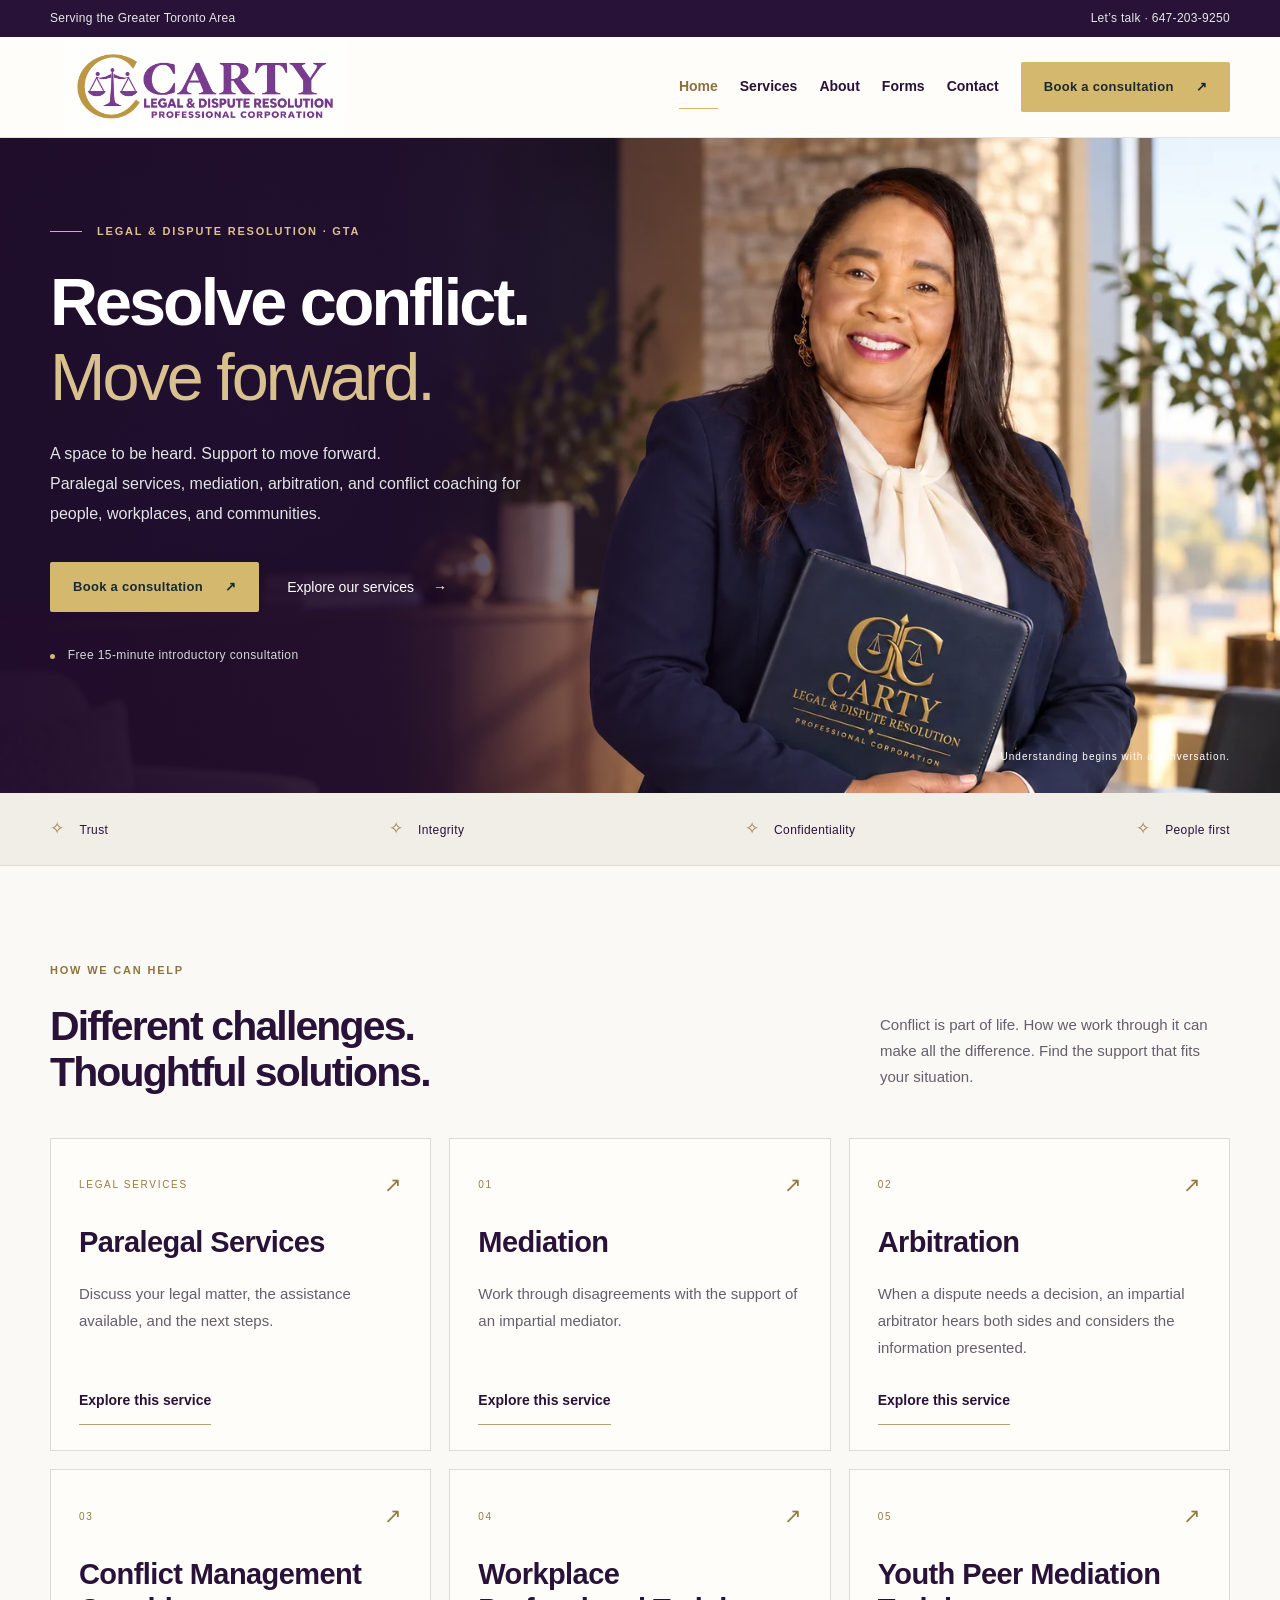
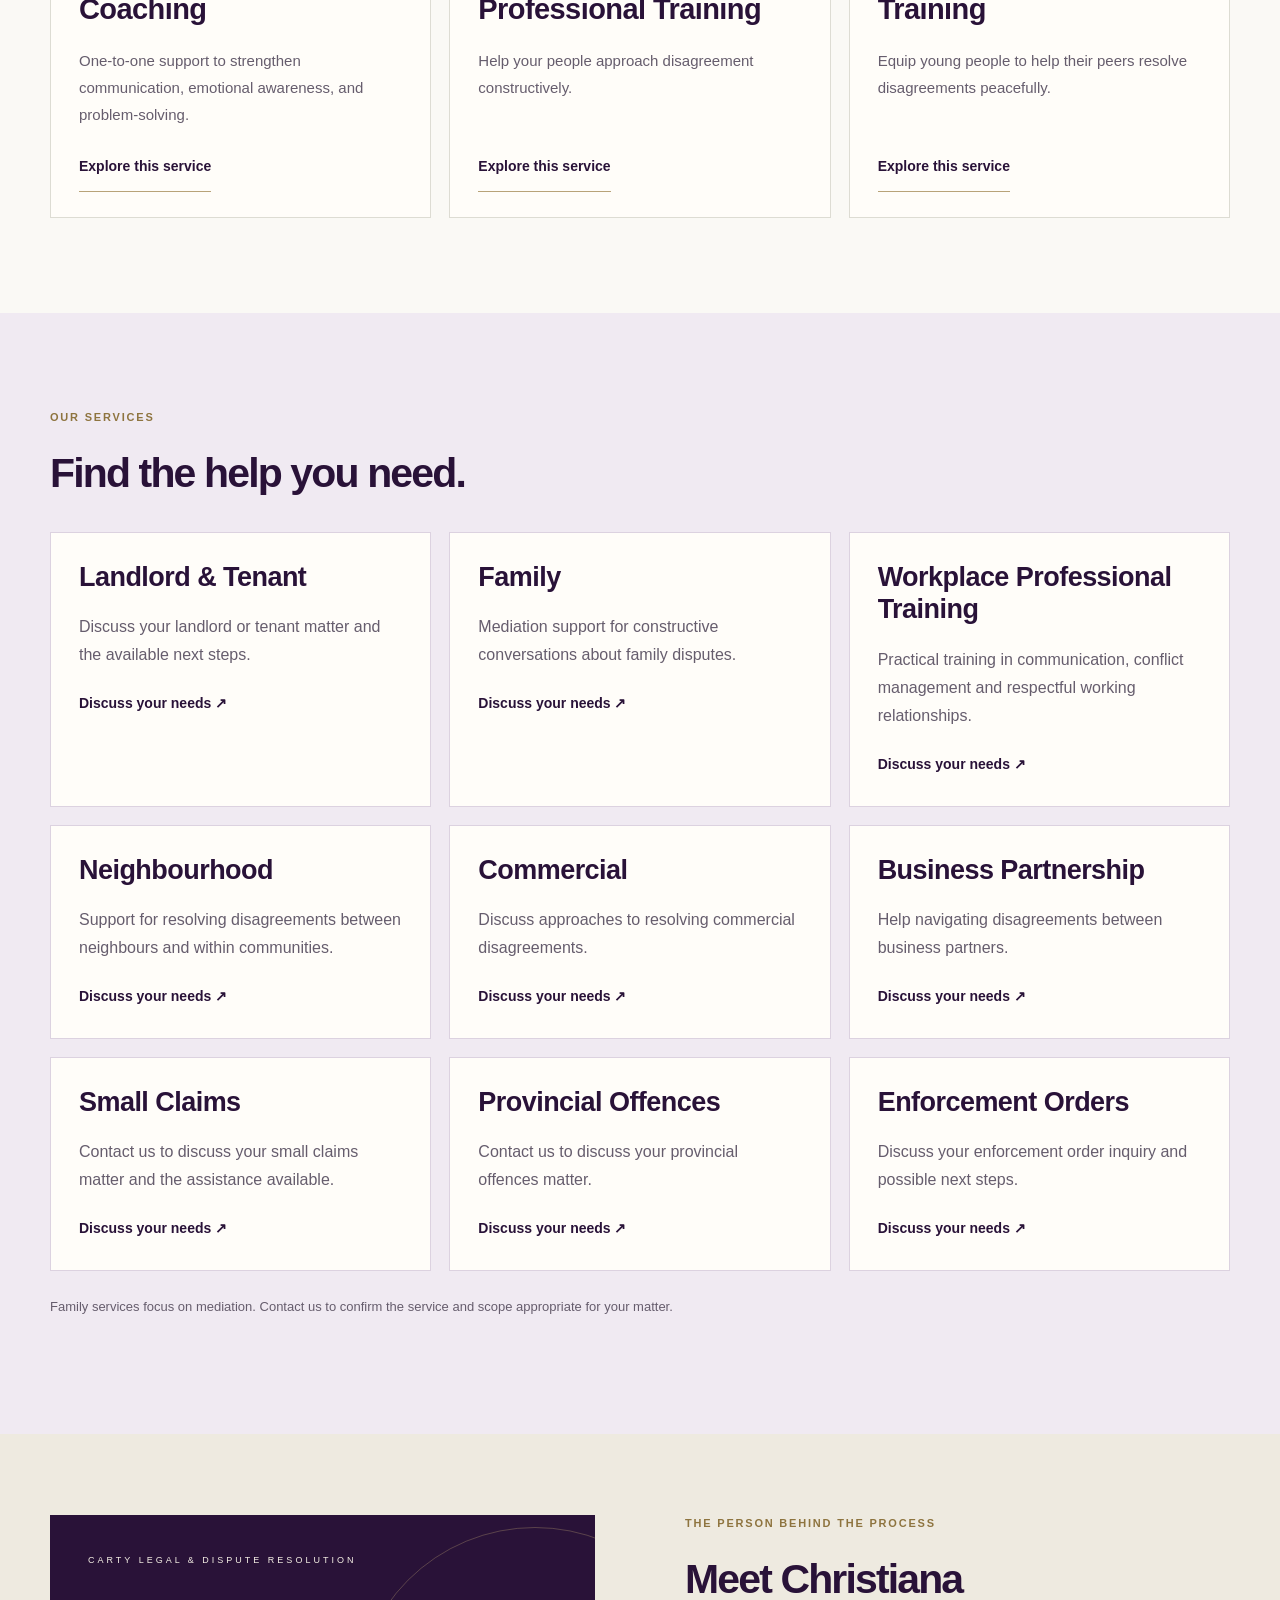
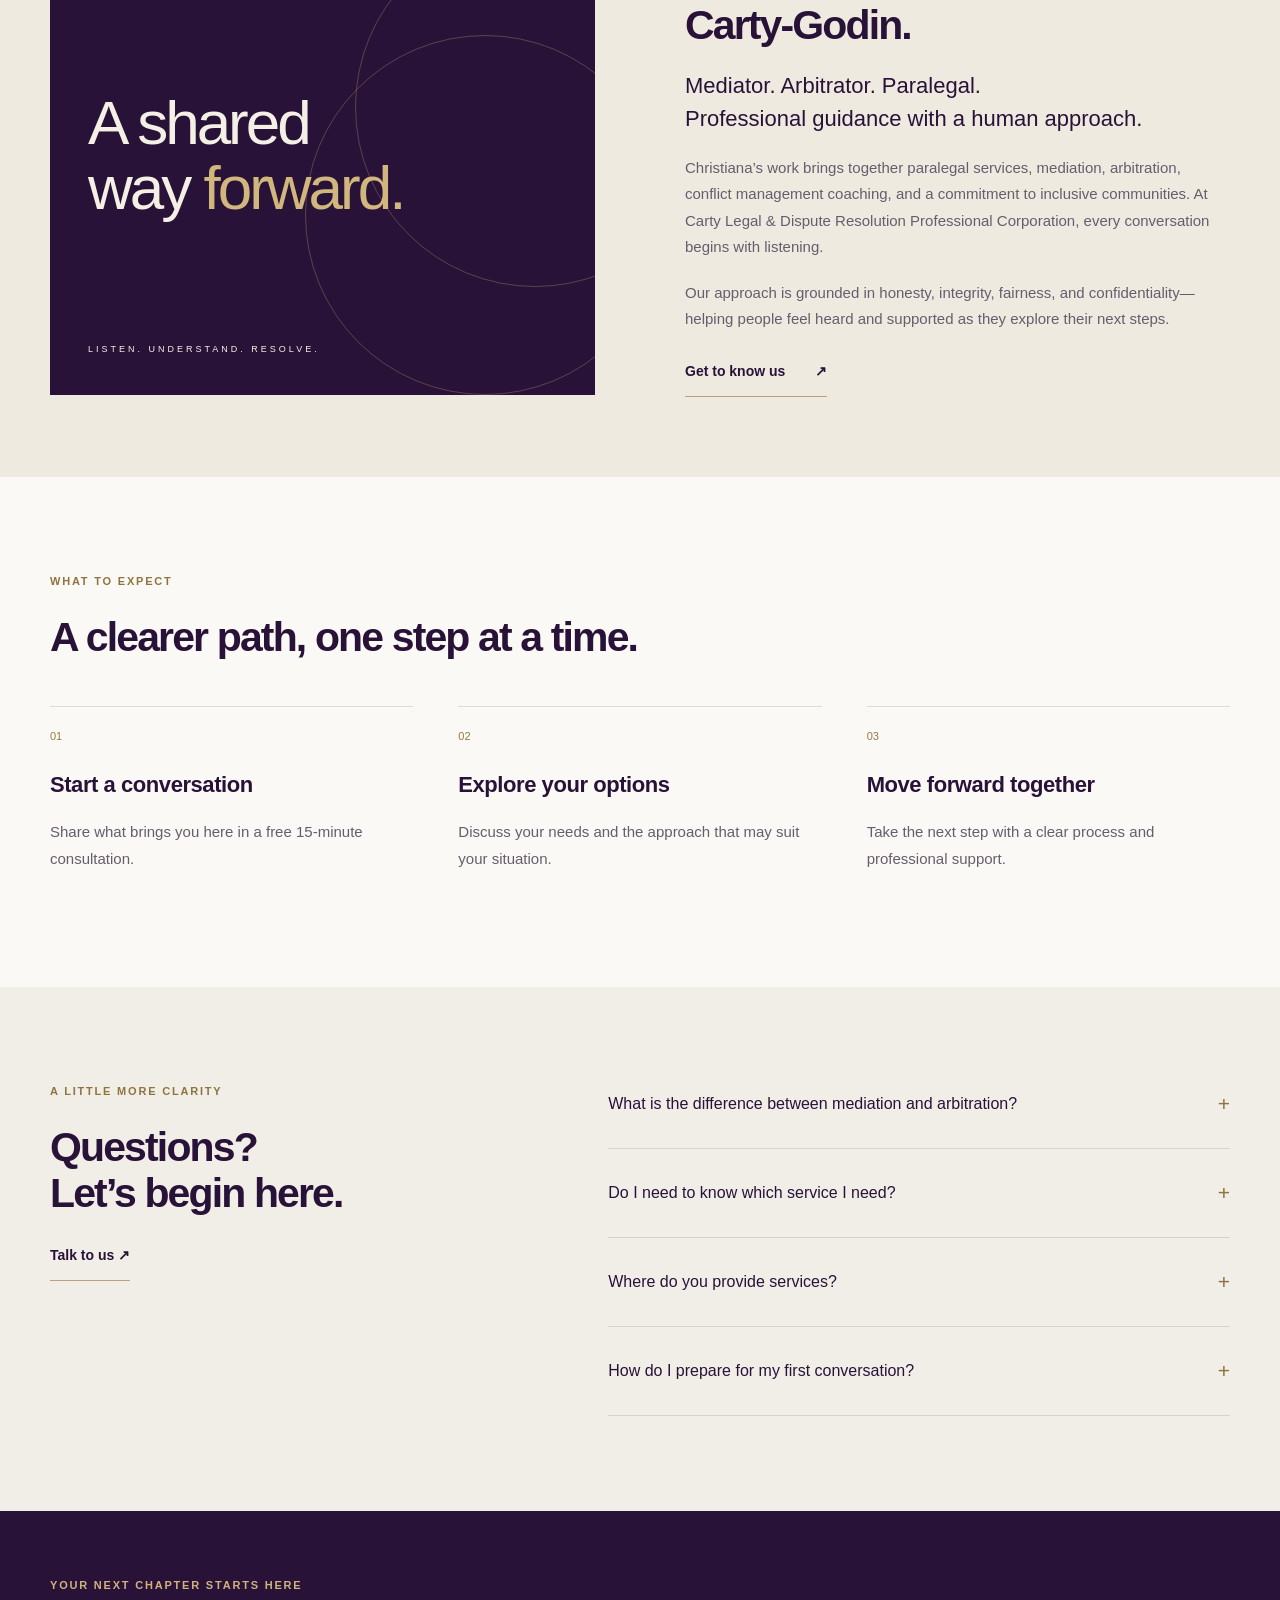
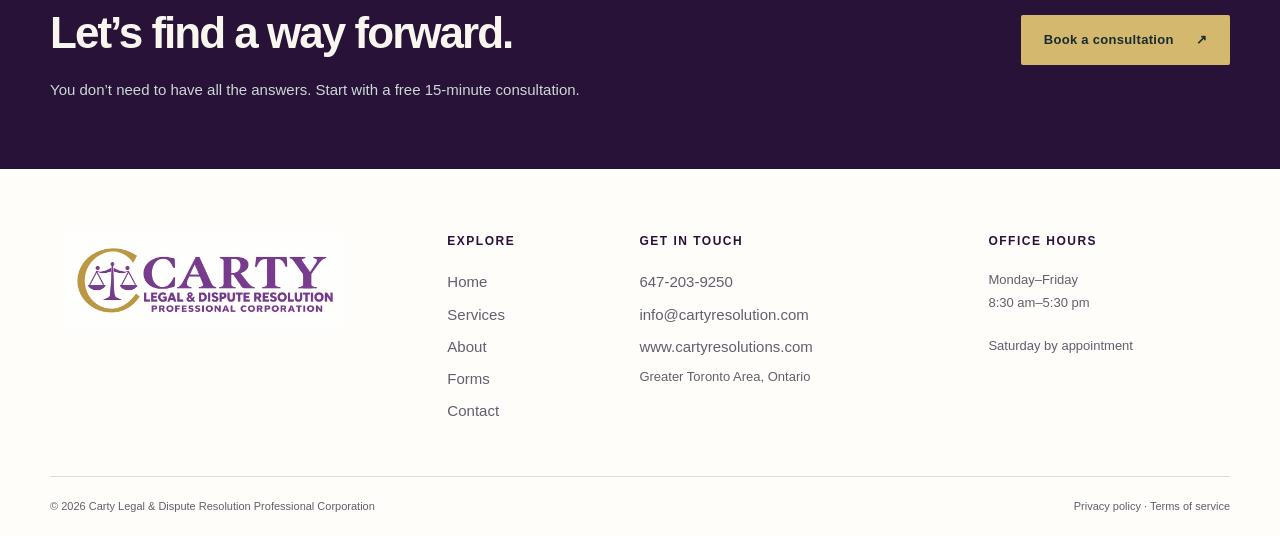
==== commit fa986bb9: "Limit lighter purple and bold lettering to logo; restore website styling" ====
--- a/index.html
+++ b/index.html
@@ -1 +1 @@
-<!doctype html><html lang="en"><head><meta charset="utf-8"><meta name="viewport" content="width=device-width,initial-scale=1"><title>Paralegal, Mediation & Dispute Resolution in the GTA | Carty Legal & Dispute Resolution</title><meta name="description" content="Paralegal services, mediation, arbitration, conflict coaching, workplace training and youth peer mediation across the Greater Toronto Area. Book a free 15-minute consultation."><meta name="theme-color" content="#142c35"><link rel="icon" href="./assets/favicon.svg" type="image/svg+xml"><link rel="stylesheet" href="./style.css?v=readable-5"><meta property="og:type" content="website"><meta property="og:locale" content="en_CA"><meta property="og:site_name" content="Carty Legal & Dispute Resolution Professional Corporation"><meta property="og:title" content="Mediation & Conflict Resolution in the GTA | Carty Legal & Dispute Resolution"><meta property="og:description" content="Mediation, arbitration, conflict coaching, workplace training and youth peer mediation across the Greater Toronto Area. Book a free 15-minute consultation."><meta name="twitter:card" content="summary"><script type="application/ld+json">{"@context":"https://schema.org","@type":"ProfessionalService","name":"Carty Legal & Dispute Resolution Professional Corporation","alternateName":"Carty Legal & Dispute Resolution","telephone":"+1-647-203-9250","email":"info@cartyresolution.com","areaServed":{"@type":"Place","name":"Greater Toronto Area, Ontario, Canada"},"hasOfferCatalog":{"@type":"OfferCatalog","name":"Dispute resolution services","itemListElement":[{"@type":"Offer","itemOffered":{"@type":"Service","name":"Paralegal Services"}},{"@type":"Offer","itemOffered":{"@type":"Service","name":"Mediation"}},{"@type":"Offer","itemOffered":{"@type":"Service","name":"Arbitration"}},{"@type":"Offer","itemOffered":{"@type":"Service","name":"Conflict Management Coaching"}},{"@type":"Offer","itemOffered":{"@type":"Service","name":"Workplace Professional Training"}},{"@type":"Offer","itemOffered":{"@type":"Service","name":"Youth Peer Mediation Training"}}]}}</script><link rel="canonical" href="https://takshvaghasiya.github.io/carty-resolution/"><meta property="og:url" content="https://takshvaghasiya.github.io/carty-resolution/"><meta property="og:image" content="https://takshvaghasiya.github.io/carty-resolution/assets/christiana-legal-banner.webp"></head><body><a class="skip" href="#main">Skip to content</a><div class="topbar"><div class="wrap"><span>Serving the Greater Toronto Area</span><a href="tel:+16472039250">Let’s talk · 647-203-9250</a></div></div><header><div class="wrap nav"><a class="brand" href="./" aria-label="Carty Legal & Dispute Resolution Professional Corporation home"><img class="brand-logo brand-logo-selected" src="./assets/carty-logo-horizontal.webp" alt="Carty Legal and Dispute Resolution Professional Corporation — gold C and purple scales" width="2172" height="724"></a><button class="menu" aria-label="Open navigation" aria-expanded="false" aria-controls="main-navigation">☰</button><nav id="main-navigation" aria-label="Main navigation"><a href="./" aria-current="page">Home</a><a href="./services/" >Services</a><a href="./about/" >About</a><a href="./forms/" >Forms</a><a href="./contact/" >Contact</a></nav><button class="button gold" data-book>Book a consultation <span>↗</span></button></div></header><main id="main"><section class="hero"><div class="hero-photo" role="img" aria-label="AI-edited portrait of Christiana Carty-Godin holding a Carty Legal & Dispute Resolution portfolio"></div><div class="wrap hero-inner"><p class="eyebrow">LEGAL & DISPUTE RESOLUTION · GTA</p><h1>Resolve conflict.<br><em>Move forward.</em></h1><p>A space to be heard. Support to move forward.<br>Paralegal services, mediation, arbitration, and conflict coaching for people, workplaces, and communities.</p><div class="actions"><button class="button gold" data-book>Book a consultation <span>↗</span></button><a class="hero-link" href="./services/">Explore our services <span>→</span></a></div><div class="hero-note"><span class="dot"></span> Free 15-minute introductory consultation</div></div><div class="hero-caption">Understanding begins with a conversation.</div></section><div class="values-strip"><div class="wrap"><span>Trust</span><span>Integrity</span><span>Confidentiality</span><span>People first</span></div></div><section class="section"><div class="wrap"><div class="section-heading"><div><p class="eyebrow">HOW WE CAN HELP</p><h2>Different challenges.<br>Thoughtful solutions.</h2></div><p>Conflict is part of life. How we work through it can make all the difference. Find the support that fits your situation.</p></div><div class="service-grid"><a class="service-card" href="./services/#paralegal"><span class="card-top"><span class="number">LEGAL SERVICES</span><span class="arrow">↗</span></span><h3>Paralegal Services</h3><p>Discuss your legal matter, the assistance available, and the next steps.</p><span class="text-link">Explore this service</span></a><a class="service-card" href="./services/#mediation"><span class="card-top"><span class="number">01</span><span class="arrow">↗</span></span><h3>Mediation</h3><p>Work through disagreements with the support of an impartial mediator.</p><span class="text-link">Explore this service</span></a><a class="service-card" href="./services/#arbitration"><span class="card-top"><span class="number">02</span><span class="arrow">↗</span></span><h3>Arbitration</h3><p>When a dispute needs a decision, an impartial arbitrator hears both sides and considers the information presented.</p><span class="text-link">Explore this service</span></a><a class="service-card" href="./services/#coaching"><span class="card-top"><span class="number">03</span><span class="arrow">↗</span></span><h3>Conflict Management Coaching</h3><p>One-to-one support to strengthen communication, emotional awareness, and problem-solving.</p><span class="text-link">Explore this service</span></a><a class="service-card" href="./services/#workplace"><span class="card-top"><span class="number">04</span><span class="arrow">↗</span></span><h3>Workplace Professional Training</h3><p>Help your people approach disagreement constructively.</p><span class="text-link">Explore this service</span></a><a class="service-card" href="./services/#youth"><span class="card-top"><span class="number">05</span><span class="arrow">↗</span></span><h3>Youth Peer Mediation Training</h3><p>Equip young people to help their peers resolve disagreements peacefully.</p><span class="text-link">Explore this service</span></a></div></div></section><section class="section practice-section"><div class="wrap"><p class="eyebrow">OUR SERVICES</p><h2>Find the help you need.</h2><div class="practice-grid"><a class="practice-card" href="./services/#landlord-tenant"><h3>Landlord & Tenant</h3><p>Discuss your landlord or tenant matter and the available next steps.</p><span>Discuss your needs ↗</span></a><a class="practice-card" href="./services/#family"><h3>Family</h3><p>Mediation support for constructive conversations about family disputes.</p><span>Discuss your needs ↗</span></a><a class="practice-card" href="./services/#workplace"><h3>Workplace Professional Training</h3><p>Practical training in communication, conflict management and respectful working relationships.</p><span>Discuss your needs ↗</span></a><a class="practice-card" href="./services/#neighbourhood"><h3>Neighbourhood</h3><p>Support for resolving disagreements between neighbours and within communities.</p><span>Discuss your needs ↗</span></a><a class="practice-card" href="./services/#commercial"><h3>Commercial</h3><p>Discuss approaches to resolving commercial disagreements.</p><span>Discuss your needs ↗</span></a><a class="practice-card" href="./services/#business-partnership"><h3>Business Partnership</h3><p>Help navigating disagreements between business partners.</p><span>Discuss your needs ↗</span></a><a class="practice-card" href="./services/#small-claims"><h3>Small Claims</h3><p>Contact us to discuss your small claims matter and the assistance available.</p><span>Discuss your needs ↗</span></a><a class="practice-card" href="./services/#provincial-offences"><h3>Provincial Offences</h3><p>Contact us to discuss your provincial offences matter.</p><span>Discuss your needs ↗</span></a><a class="practice-card" href="./services/#enforcement-orders"><h3>Enforcement Orders</h3><p>Discuss your enforcement order inquiry and possible next steps.</p><span>Discuss your needs ↗</span></a></div><p class="scope-note">Family services focus on mediation. Contact us to confirm the service and scope appropriate for your matter.</p></div></section><section class="about-band"><div class="wrap about-grid"><div class="editorial-art"><span class="art-label">CARTY LEGAL & DISPUTE RESOLUTION</span><div class="circle c1"></div><div class="circle c2"></div><span class="art-word">A shared<br>way <em>forward.</em></span><span class="art-bottom">LISTEN. UNDERSTAND. RESOLVE.</span></div><div><p class="eyebrow">THE PERSON BEHIND THE PROCESS</p><h2>Meet Christiana<br>Carty-Godin.</h2><p class="lead">Mediator. Arbitrator. Paralegal.<br>Professional guidance with a human approach.</p><p>Christiana’s work brings together paralegal services, mediation, arbitration, conflict management coaching, and a commitment to inclusive communities. At Carty Legal & Dispute Resolution Professional Corporation, every conversation begins with listening.</p><p>Our approach is grounded in honesty, integrity, fairness, and confidentiality—helping people feel heard and supported as they explore their next steps.</p><a class="text-link" href="./about/">Get to know us <span>↗</span></a></div></div></section><section class="section process"><div class="wrap"><p class="eyebrow">WHAT TO EXPECT</p><h2>A clearer path, one step at a time.</h2><div class="steps"><article><span>01</span><h3>Start a conversation</h3><p>Share what brings you here in a free 15-minute consultation.</p></article><article><span>02</span><h3>Explore your options</h3><p>Discuss your needs and the approach that may suit your situation.</p></article><article><span>03</span><h3>Move forward together</h3><p>Take the next step with a clear process and professional support.</p></article></div></div></section><section class="faq section"><div class="wrap faq-grid"><div><p class="eyebrow">A LITTLE MORE CLARITY</p><h2>Questions?<br>Let’s begin here.</h2><a class="text-link" href="./contact/">Talk to us ↗</a></div><div><details><summary>What is the difference between mediation and arbitration?</summary><p>In mediation, an impartial mediator helps people communicate and explore an agreement together. In arbitration, an arbitrator hears both sides and makes a decision according to the agreed process.</p></details><details><summary>Do I need to know which service I need?</summary><p>No. Start with a consultation. We can discuss your situation and explain the available services so you can decide on your next step.</p></details><details><summary>Where do you provide services?</summary><p>We serve individuals, families, workplaces, and communities throughout the Greater Toronto Area. Contact us to discuss appointment arrangements.</p></details><details><summary>How do I prepare for my first conversation?</summary><p>Think about your main concerns and what you hope to achieve. You can also visit our Forms page. We will let you know which documents are relevant to your process.</p></details></div></div></section></main><section class="closing"><div class="wrap"><div><p class="eyebrow">YOUR NEXT CHAPTER STARTS HERE</p><h2>Let’s find a way forward.</h2><p>You don’t need to have all the answers. Start with a free 15-minute consultation.</p></div><button class="button gold" data-book>Book a consultation <span>↗</span></button></div></section><footer><div class="wrap footer-grid"><a class="brand" href="./" aria-label="Carty Legal & Dispute Resolution Professional Corporation home"><img class="brand-logo brand-logo-selected" src="./assets/carty-logo-horizontal.webp" alt="Carty Legal and Dispute Resolution Professional Corporation — gold C and purple scales" width="2172" height="724"></a><div><h3>Explore</h3><a href="./">Home</a><a href="./services/">Services</a><a href="./about/">About</a><a href="./forms/">Forms</a><a href="./contact/">Contact</a></div><div><h3>Get in touch</h3><a href="tel:+16472039250">647-203-9250</a><a href="mailto:info@cartyresolution.com">info@cartyresolution.com</a><a href="https://www.cartyresolutions.com/">www.cartyresolutions.com</a><p>Greater Toronto Area, Ontario</p></div><div><h3>Office hours</h3><p>Monday–Friday<br>8:30 am–5:30 pm</p><p>Saturday by appointment</p></div></div><div class="wrap copyright"><span>© 2026 Carty Legal & Dispute Resolution Professional Corporation</span><span><a href="https://www.crisdisputeresolution.com/privacy-policy">Privacy policy</a> · <a href="https://www.crisdisputeresolution.com/terms-of-service">Terms of service</a></span></div></footer><dialog id="booking"><button class="close" aria-label="Close consultation panel">×</button><p class="eyebrow">BOOK A CONSULTATION</p><h2>Choose a preferred date.</h2><p>Request a free 15-minute introductory consultation. Your appointment is confirmed only after we reply.</p><form id="appointment-form"><label>Your name<input name="name" autocomplete="name" required></label><label>Email address<input name="email" type="email" autocomplete="email" required></label><div class="appointment-fields"><label>Preferred date<input type="date" name="date" required></label><label>Preferred time<select name="time" required><option value="">Choose a time</option><option>08:30</option><option>09:00</option><option>09:30</option><option>10:00</option><option>10:30</option><option>11:00</option><option>11:30</option><option>12:00</option><option>12:30</option><option>13:00</option><option>13:30</option><option>14:00</option><option>14:30</option><option>15:00</option><option>15:30</option><option>16:00</option><option>16:30</option><option>17:00</option></select></label></div><p class="fine">Times are in Toronto time (Eastern). These are preferred times, not live availability.</p><label>What would you like help with?<select name="service"><option>General consultation</option><option>Mediation</option><option>Arbitration</option><option>Paralegal Services</option><option>Landlord & Tenant</option><option>Family</option><option>Workplace Professional Training</option><option>Neighbourhood</option><option>Commercial</option><option>Business Partnership</option><option>Small Claims</option><option>Provincial Offences</option><option>Enforcement Orders</option></select></label><button class="button gold" type="submit">Prepare appointment email ↗</button><p class="fine" id="appointment-status" role="status">Your email app opens with a draft for you to review and send.</p></form><a class="text-link" href="tel:+16472039250">Or call 647-203-9250 ↗</a></dialog><script src="./app.js?v=readable-5"></script></body></html>+<!doctype html><html lang="en"><head><meta charset="utf-8"><meta name="viewport" content="width=device-width,initial-scale=1"><title>Paralegal, Mediation & Dispute Resolution in the GTA | Carty Legal & Dispute Resolution</title><meta name="description" content="Paralegal services, mediation, arbitration, conflict coaching, workplace training and youth peer mediation across the Greater Toronto Area. Book a free 15-minute consultation."><meta name="theme-color" content="#142c35"><link rel="icon" href="./assets/favicon.svg" type="image/svg+xml"><link rel="stylesheet" href="./style.css?v=logo-6"><meta property="og:type" content="website"><meta property="og:locale" content="en_CA"><meta property="og:site_name" content="Carty Legal & Dispute Resolution Professional Corporation"><meta property="og:title" content="Mediation & Conflict Resolution in the GTA | Carty Legal & Dispute Resolution"><meta property="og:description" content="Mediation, arbitration, conflict coaching, workplace training and youth peer mediation across the Greater Toronto Area. Book a free 15-minute consultation."><meta name="twitter:card" content="summary"><script type="application/ld+json">{"@context":"https://schema.org","@type":"ProfessionalService","name":"Carty Legal & Dispute Resolution Professional Corporation","alternateName":"Carty Legal & Dispute Resolution","telephone":"+1-647-203-9250","email":"info@cartyresolution.com","areaServed":{"@type":"Place","name":"Greater Toronto Area, Ontario, Canada"},"hasOfferCatalog":{"@type":"OfferCatalog","name":"Dispute resolution services","itemListElement":[{"@type":"Offer","itemOffered":{"@type":"Service","name":"Paralegal Services"}},{"@type":"Offer","itemOffered":{"@type":"Service","name":"Mediation"}},{"@type":"Offer","itemOffered":{"@type":"Service","name":"Arbitration"}},{"@type":"Offer","itemOffered":{"@type":"Service","name":"Conflict Management Coaching"}},{"@type":"Offer","itemOffered":{"@type":"Service","name":"Workplace Professional Training"}},{"@type":"Offer","itemOffered":{"@type":"Service","name":"Youth Peer Mediation Training"}}]}}</script><link rel="canonical" href="https://takshvaghasiya.github.io/carty-resolution/"><meta property="og:url" content="https://takshvaghasiya.github.io/carty-resolution/"><meta property="og:image" content="https://takshvaghasiya.github.io/carty-resolution/assets/christiana-legal-banner.webp"></head><body><a class="skip" href="#main">Skip to content</a><div class="topbar"><div class="wrap"><span>Serving the Greater Toronto Area</span><a href="tel:+16472039250">Let’s talk · 647-203-9250</a></div></div><header><div class="wrap nav"><a class="brand" href="./" aria-label="Carty Legal & Dispute Resolution Professional Corporation home"><img class="brand-logo brand-logo-selected" src="./assets/carty-logo-horizontal-light.webp" alt="Carty Legal and Dispute Resolution Professional Corporation — gold C and purple scales" width="2172" height="724"></a><button class="menu" aria-label="Open navigation" aria-expanded="false" aria-controls="main-navigation">☰</button><nav id="main-navigation" aria-label="Main navigation"><a href="./" aria-current="page">Home</a><a href="./services/" >Services</a><a href="./about/" >About</a><a href="./forms/" >Forms</a><a href="./contact/" >Contact</a></nav><button class="button gold" data-book>Book a consultation <span>↗</span></button></div></header><main id="main"><section class="hero"><div class="hero-photo" role="img" aria-label="AI-edited portrait of Christiana Carty-Godin holding a Carty Legal & Dispute Resolution portfolio"></div><div class="wrap hero-inner"><p class="eyebrow">LEGAL & DISPUTE RESOLUTION · GTA</p><h1>Resolve conflict.<br><em>Move forward.</em></h1><p>A space to be heard. Support to move forward.<br>Paralegal services, mediation, arbitration, and conflict coaching for people, workplaces, and communities.</p><div class="actions"><button class="button gold" data-book>Book a consultation <span>↗</span></button><a class="hero-link" href="./services/">Explore our services <span>→</span></a></div><div class="hero-note"><span class="dot"></span> Free 15-minute introductory consultation</div></div><div class="hero-caption">Understanding begins with a conversation.</div></section><div class="values-strip"><div class="wrap"><span>Trust</span><span>Integrity</span><span>Confidentiality</span><span>People first</span></div></div><section class="section"><div class="wrap"><div class="section-heading"><div><p class="eyebrow">HOW WE CAN HELP</p><h2>Different challenges.<br>Thoughtful solutions.</h2></div><p>Conflict is part of life. How we work through it can make all the difference. Find the support that fits your situation.</p></div><div class="service-grid"><a class="service-card" href="./services/#paralegal"><span class="card-top"><span class="number">LEGAL SERVICES</span><span class="arrow">↗</span></span><h3>Paralegal Services</h3><p>Discuss your legal matter, the assistance available, and the next steps.</p><span class="text-link">Explore this service</span></a><a class="service-card" href="./services/#mediation"><span class="card-top"><span class="number">01</span><span class="arrow">↗</span></span><h3>Mediation</h3><p>Work through disagreements with the support of an impartial mediator.</p><span class="text-link">Explore this service</span></a><a class="service-card" href="./services/#arbitration"><span class="card-top"><span class="number">02</span><span class="arrow">↗</span></span><h3>Arbitration</h3><p>When a dispute needs a decision, an impartial arbitrator hears both sides and considers the information presented.</p><span class="text-link">Explore this service</span></a><a class="service-card" href="./services/#coaching"><span class="card-top"><span class="number">03</span><span class="arrow">↗</span></span><h3>Conflict Management Coaching</h3><p>One-to-one support to strengthen communication, emotional awareness, and problem-solving.</p><span class="text-link">Explore this service</span></a><a class="service-card" href="./services/#workplace"><span class="card-top"><span class="number">04</span><span class="arrow">↗</span></span><h3>Workplace Professional Training</h3><p>Help your people approach disagreement constructively.</p><span class="text-link">Explore this service</span></a><a class="service-card" href="./services/#youth"><span class="card-top"><span class="number">05</span><span class="arrow">↗</span></span><h3>Youth Peer Mediation Training</h3><p>Equip young people to help their peers resolve disagreements peacefully.</p><span class="text-link">Explore this service</span></a></div></div></section><section class="section practice-section"><div class="wrap"><p class="eyebrow">OUR SERVICES</p><h2>Find the help you need.</h2><div class="practice-grid"><a class="practice-card" href="./services/#landlord-tenant"><h3>Landlord & Tenant</h3><p>Discuss your landlord or tenant matter and the available next steps.</p><span>Discuss your needs ↗</span></a><a class="practice-card" href="./services/#family"><h3>Family</h3><p>Mediation support for constructive conversations about family disputes.</p><span>Discuss your needs ↗</span></a><a class="practice-card" href="./services/#workplace"><h3>Workplace Professional Training</h3><p>Practical training in communication, conflict management and respectful working relationships.</p><span>Discuss your needs ↗</span></a><a class="practice-card" href="./services/#neighbourhood"><h3>Neighbourhood</h3><p>Support for resolving disagreements between neighbours and within communities.</p><span>Discuss your needs ↗</span></a><a class="practice-card" href="./services/#commercial"><h3>Commercial</h3><p>Discuss approaches to resolving commercial disagreements.</p><span>Discuss your needs ↗</span></a><a class="practice-card" href="./services/#business-partnership"><h3>Business Partnership</h3><p>Help navigating disagreements between business partners.</p><span>Discuss your needs ↗</span></a><a class="practice-card" href="./services/#small-claims"><h3>Small Claims</h3><p>Contact us to discuss your small claims matter and the assistance available.</p><span>Discuss your needs ↗</span></a><a class="practice-card" href="./services/#provincial-offences"><h3>Provincial Offences</h3><p>Contact us to discuss your provincial offences matter.</p><span>Discuss your needs ↗</span></a><a class="practice-card" href="./services/#enforcement-orders"><h3>Enforcement Orders</h3><p>Discuss your enforcement order inquiry and possible next steps.</p><span>Discuss your needs ↗</span></a></div><p class="scope-note">Family services focus on mediation. Contact us to confirm the service and scope appropriate for your matter.</p></div></section><section class="about-band"><div class="wrap about-grid"><div class="editorial-art"><span class="art-label">CARTY LEGAL & DISPUTE RESOLUTION</span><div class="circle c1"></div><div class="circle c2"></div><span class="art-word">A shared<br>way <em>forward.</em></span><span class="art-bottom">LISTEN. UNDERSTAND. RESOLVE.</span></div><div><p class="eyebrow">THE PERSON BEHIND THE PROCESS</p><h2>Meet Christiana<br>Carty-Godin.</h2><p class="lead">Mediator. Arbitrator. Paralegal.<br>Professional guidance with a human approach.</p><p>Christiana’s work brings together paralegal services, mediation, arbitration, conflict management coaching, and a commitment to inclusive communities. At Carty Legal & Dispute Resolution Professional Corporation, every conversation begins with listening.</p><p>Our approach is grounded in honesty, integrity, fairness, and confidentiality—helping people feel heard and supported as they explore their next steps.</p><a class="text-link" href="./about/">Get to know us <span>↗</span></a></div></div></section><section class="section process"><div class="wrap"><p class="eyebrow">WHAT TO EXPECT</p><h2>A clearer path, one step at a time.</h2><div class="steps"><article><span>01</span><h3>Start a conversation</h3><p>Share what brings you here in a free 15-minute consultation.</p></article><article><span>02</span><h3>Explore your options</h3><p>Discuss your needs and the approach that may suit your situation.</p></article><article><span>03</span><h3>Move forward together</h3><p>Take the next step with a clear process and professional support.</p></article></div></div></section><section class="faq section"><div class="wrap faq-grid"><div><p class="eyebrow">A LITTLE MORE CLARITY</p><h2>Questions?<br>Let’s begin here.</h2><a class="text-link" href="./contact/">Talk to us ↗</a></div><div><details><summary>What is the difference between mediation and arbitration?</summary><p>In mediation, an impartial mediator helps people communicate and explore an agreement together. In arbitration, an arbitrator hears both sides and makes a decision according to the agreed process.</p></details><details><summary>Do I need to know which service I need?</summary><p>No. Start with a consultation. We can discuss your situation and explain the available services so you can decide on your next step.</p></details><details><summary>Where do you provide services?</summary><p>We serve individuals, families, workplaces, and communities throughout the Greater Toronto Area. Contact us to discuss appointment arrangements.</p></details><details><summary>How do I prepare for my first conversation?</summary><p>Think about your main concerns and what you hope to achieve. You can also visit our Forms page. We will let you know which documents are relevant to your process.</p></details></div></div></section></main><section class="closing"><div class="wrap"><div><p class="eyebrow">YOUR NEXT CHAPTER STARTS HERE</p><h2>Let’s find a way forward.</h2><p>You don’t need to have all the answers. Start with a free 15-minute consultation.</p></div><button class="button gold" data-book>Book a consultation <span>↗</span></button></div></section><footer><div class="wrap footer-grid"><a class="brand" href="./" aria-label="Carty Legal & Dispute Resolution Professional Corporation home"><img class="brand-logo brand-logo-selected" src="./assets/carty-logo-horizontal-light.webp" alt="Carty Legal and Dispute Resolution Professional Corporation — gold C and purple scales" width="2172" height="724"></a><div><h3>Explore</h3><a href="./">Home</a><a href="./services/">Services</a><a href="./about/">About</a><a href="./forms/">Forms</a><a href="./contact/">Contact</a></div><div><h3>Get in touch</h3><a href="tel:+16472039250">647-203-9250</a><a href="mailto:info@cartyresolution.com">info@cartyresolution.com</a><a href="https://www.cartyresolutions.com/">www.cartyresolutions.com</a><p>Greater Toronto Area, Ontario</p></div><div><h3>Office hours</h3><p>Monday–Friday<br>8:30 am–5:30 pm</p><p>Saturday by appointment</p></div></div><div class="wrap copyright"><span>© 2026 Carty Legal & Dispute Resolution Professional Corporation</span><span><a href="https://www.crisdisputeresolution.com/privacy-policy">Privacy policy</a> · <a href="https://www.crisdisputeresolution.com/terms-of-service">Terms of service</a></span></div></footer><dialog id="booking"><button class="close" aria-label="Close consultation panel">×</button><p class="eyebrow">BOOK A CONSULTATION</p><h2>Choose a preferred date.</h2><p>Request a free 15-minute introductory consultation. Your appointment is confirmed only after we reply.</p><form id="appointment-form"><label>Your name<input name="name" autocomplete="name" required></label><label>Email address<input name="email" type="email" autocomplete="email" required></label><div class="appointment-fields"><label>Preferred date<input type="date" name="date" required></label><label>Preferred time<select name="time" required><option value="">Choose a time</option><option>08:30</option><option>09:00</option><option>09:30</option><option>10:00</option><option>10:30</option><option>11:00</option><option>11:30</option><option>12:00</option><option>12:30</option><option>13:00</option><option>13:30</option><option>14:00</option><option>14:30</option><option>15:00</option><option>15:30</option><option>16:00</option><option>16:30</option><option>17:00</option></select></label></div><p class="fine">Times are in Toronto time (Eastern). These are preferred times, not live availability.</p><label>What would you like help with?<select name="service"><option>General consultation</option><option>Mediation</option><option>Arbitration</option><option>Paralegal Services</option><option>Landlord & Tenant</option><option>Family</option><option>Workplace Professional Training</option><option>Neighbourhood</option><option>Commercial</option><option>Business Partnership</option><option>Small Claims</option><option>Provincial Offences</option><option>Enforcement Orders</option></select></label><button class="button gold" type="submit">Prepare appointment email ↗</button><p class="fine" id="appointment-status" role="status">Your email app opens with a draft for you to review and send.</p></form><a class="text-link" href="tel:+16472039250">Or call 647-203-9250 ↗</a></dialog><script src="./app.js?v=logo-6"></script></body></html>
--- a/style.css
+++ b/style.css
@@ -18,5 +18,3 @@
 /* Compact horizontal logo */
 .brand .brand-logo-selected,.footer-grid .brand .brand-logo-selected{width:310px;height:94px;object-fit:contain}.nav{min-height:100px}.brand{max-width:330px}@media(max-width:1100px){.brand .brand-logo-selected{width:265px;height:82px}.nav{min-height:94px}}@media(max-width:800px){.brand .brand-logo-selected{width:280px;height:84px}.nav{min-height:94px}}@media(max-width:600px){.brand .brand-logo-selected{width:245px;height:76px}.nav{min-height:86px}.footer-grid .brand .brand-logo-selected{width:280px;height:90px}}
 
-/* Larger readable type and brighter purple */
-:root{--ink:#512763;--muted:#65536d}body{font-size:18px;line-height:1.75;font-weight:500}h1,h2,h3{font-weight:750}.nav nav{font-size:16px;font-weight:700}.topbar{background:#603677;font-size:13px}.hero{background:#512763}.hero:after{background:linear-gradient(90deg,rgba(73,35,94,.98),rgba(73,35,94,.9) 30%,rgba(73,35,94,.25) 55%,transparent 70%)}.hero p:not(.eyebrow){font-size:19px;font-weight:500}.eyebrow{font-size:13px;font-weight:750;letter-spacing:1.4px}.button{font-size:15px;font-weight:750;min-height:50px}.hero-link,.text-link{font-size:16px;font-weight:700}.hero-note{font-size:14px}.section-heading>p,.service-card p,.steps p,.about-grid p:not(.eyebrow),details p,.form-card p,.practice-card p,.form-help p{font-size:18px;font-weight:500}.service-card h3,.practice-card h3{font-size:30px;font-weight:750}.values-strip .wrap{font-size:14px;font-weight:650}.lead,.page-intro .lead{font-size:21px}.closing,.editorial-art{background:#603677}.closing p:not(.eyebrow){font-size:18px}.footer-grid p,.footer-grid div>a:not(.brand){font-size:16px;font-weight:550}footer h3{font-size:14px;font-weight:750}.copyright{font-size:13px}.fine,.scope-note{font-size:14px}summary{font-size:18px;font-weight:650}.contact-item>span{font-size:12px;font-weight:750}.contact-item p{font-size:17px}.contact-item a{font-size:21px;font-weight:700}label{font-size:16px;font-weight:650}input,textarea,select{font-size:17px;font-weight:400}.notice p{font-size:17px}.service-jump a{font-size:15px;font-weight:700}#booking>p:not(.eyebrow){font-size:17px}.practice-section{background:#f3edf7}.page-intro,.about-band{background:#f0eaf4}.faq,.pale{background:#f4eff7}.service-details .eyebrow{font-size:17px}.contact-grid>div>p{font-size:18px}@media(max-width:1100px) and (min-width:801px){.nav nav{font-size:14px;gap:14px}.nav>.button{font-size:13px}}@media(max-width:800px){.nav nav{font-size:17px}.hero p:not(.eyebrow){font-size:18px}.section-heading>p,.service-card p,.steps p,.about-grid p:not(.eyebrow),details p,.form-card p,.practice-card p{font-size:17px}}@media(max-width:600px){body{font-size:17px}.topbar .wrap{font-size:11px}.nav nav a{font-size:18px;font-weight:700}.hero:after{display:none}.hero p:not(.eyebrow){font-size:18px}.hero-note{font-size:13px}.hero .eyebrow{font-size:12px}.page-intro .lead,.service-details .lead{font-size:18px}.values-strip .wrap{font-size:12px}.service-card h3,.practice-card h3{font-size:29px}.button{font-size:15px}.hero-link,.text-link{font-size:16px}.closing p:not(.eyebrow){font-size:17px}.footer-grid div>a:not(.brand),.footer-grid p{font-size:15px}.contact-item a{font-size:18px}.notice p{font-size:16px}.copyright{font-size:12px}.service-jump a{font-size:14px}}
